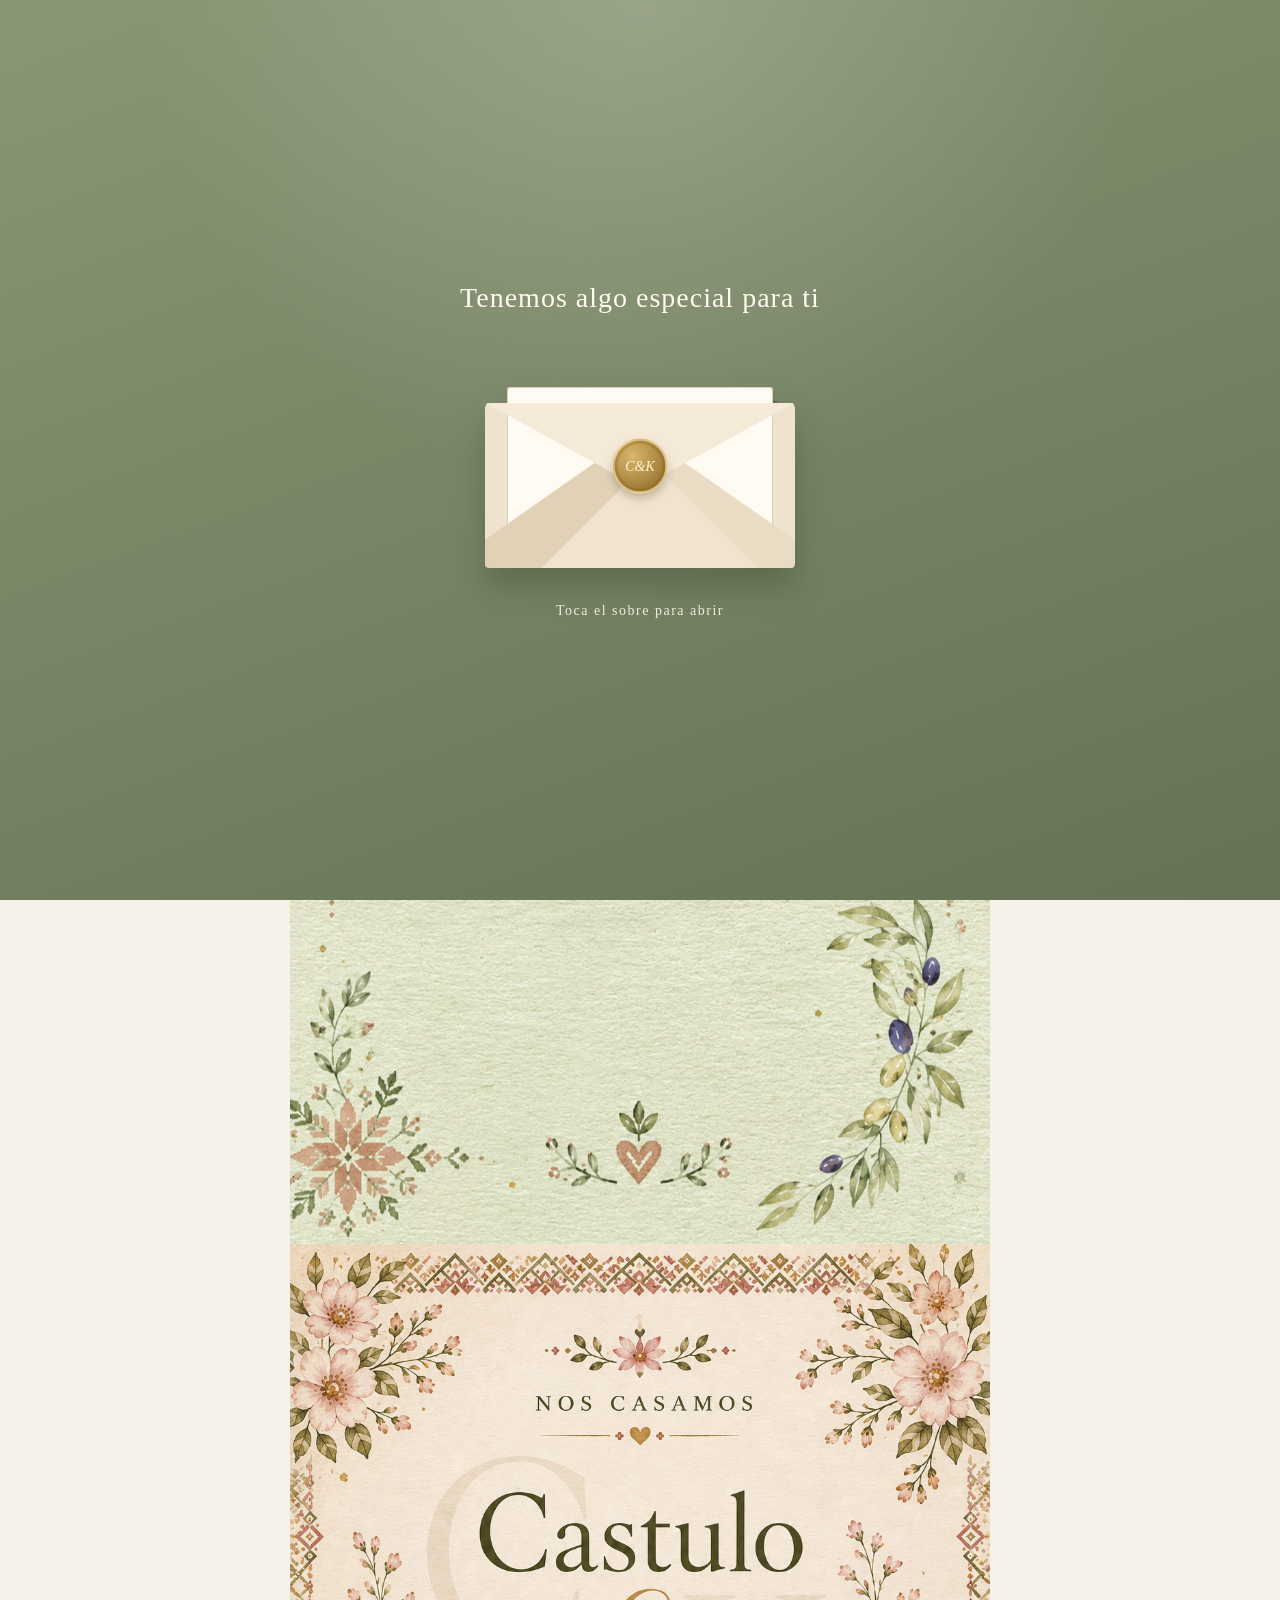
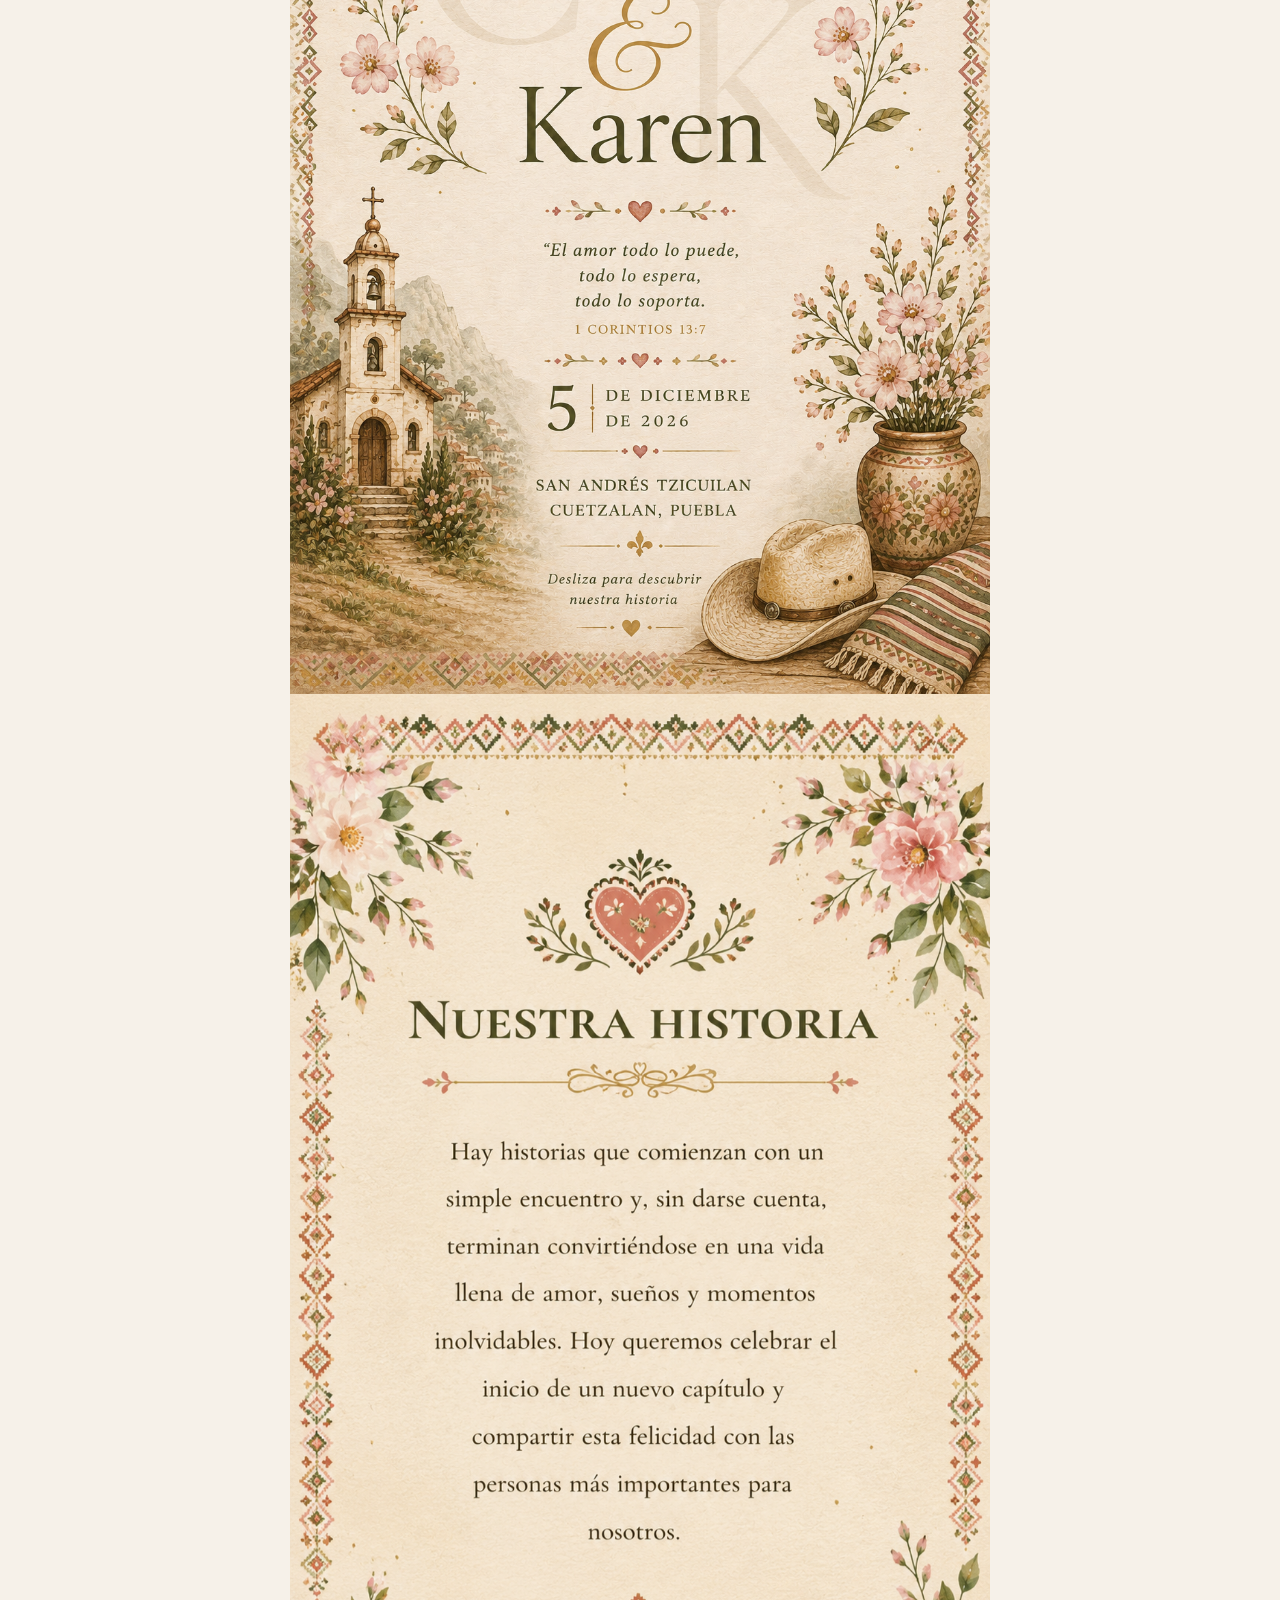
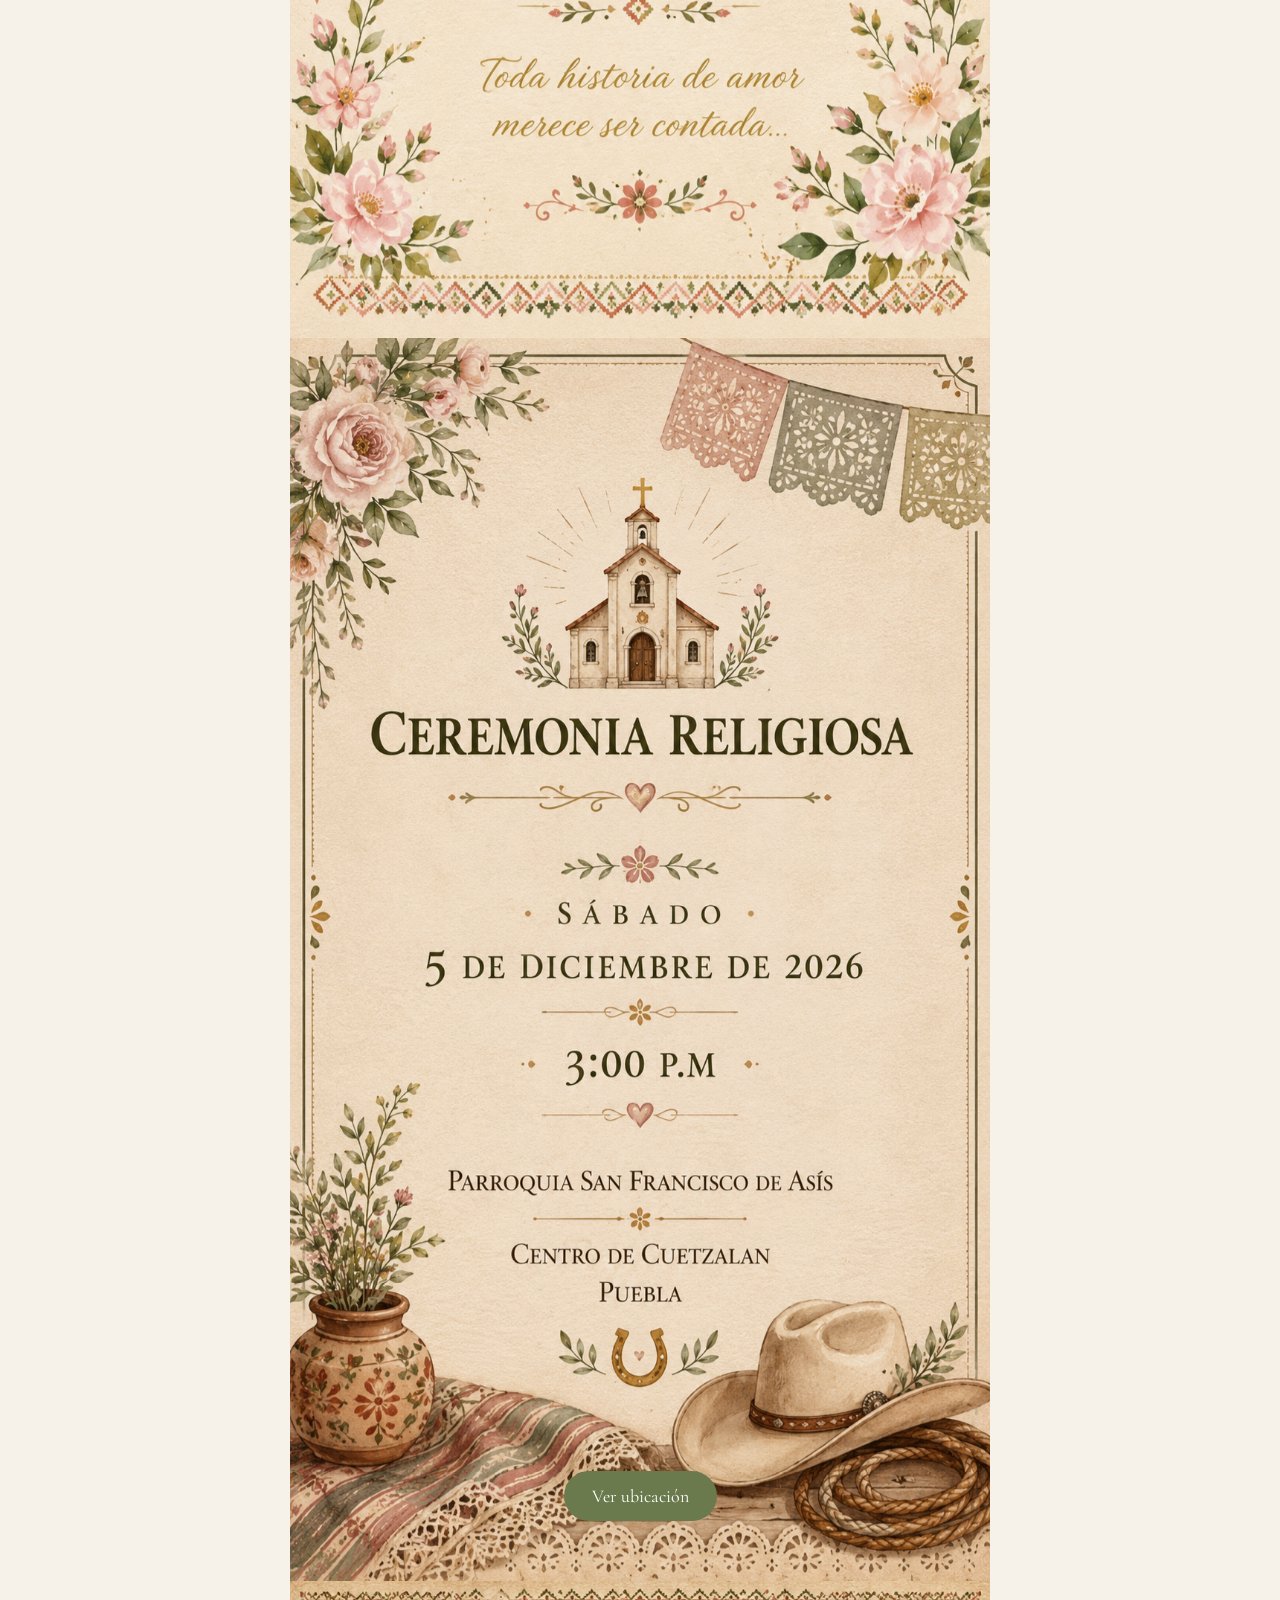
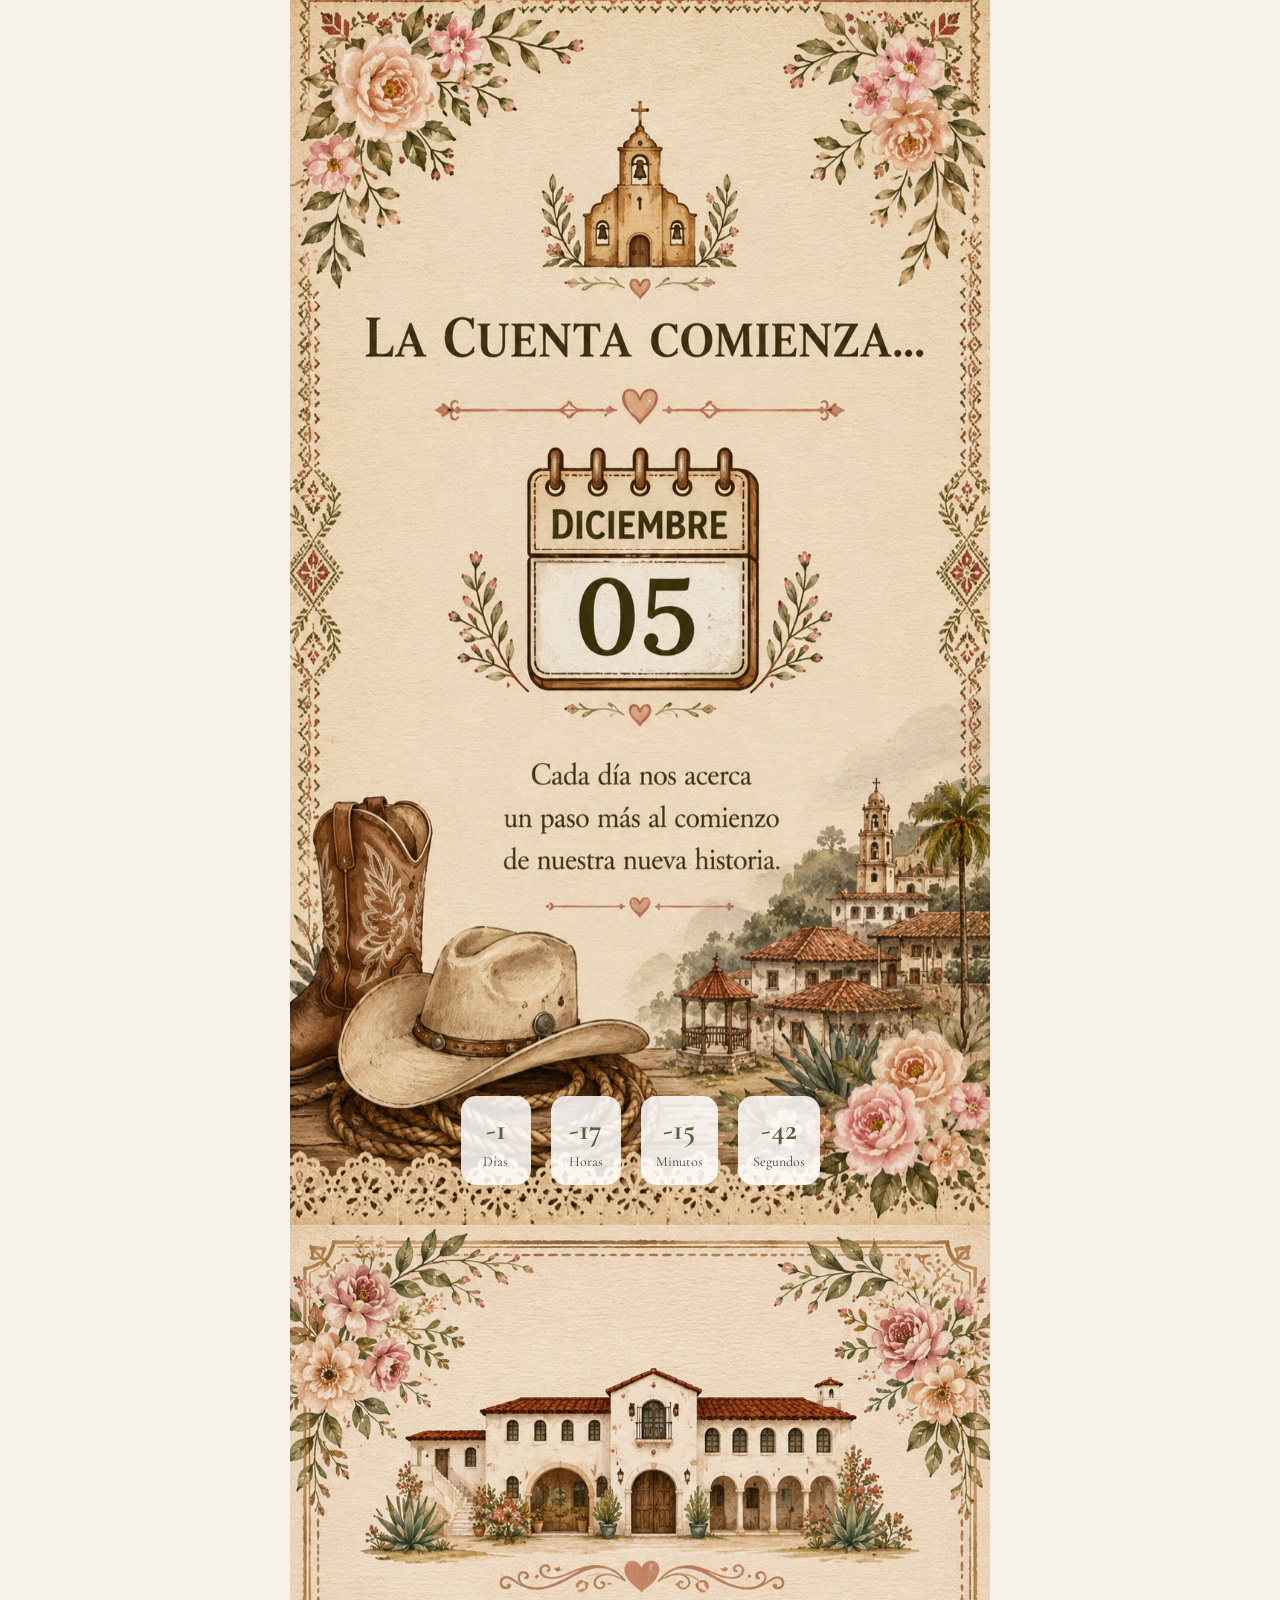
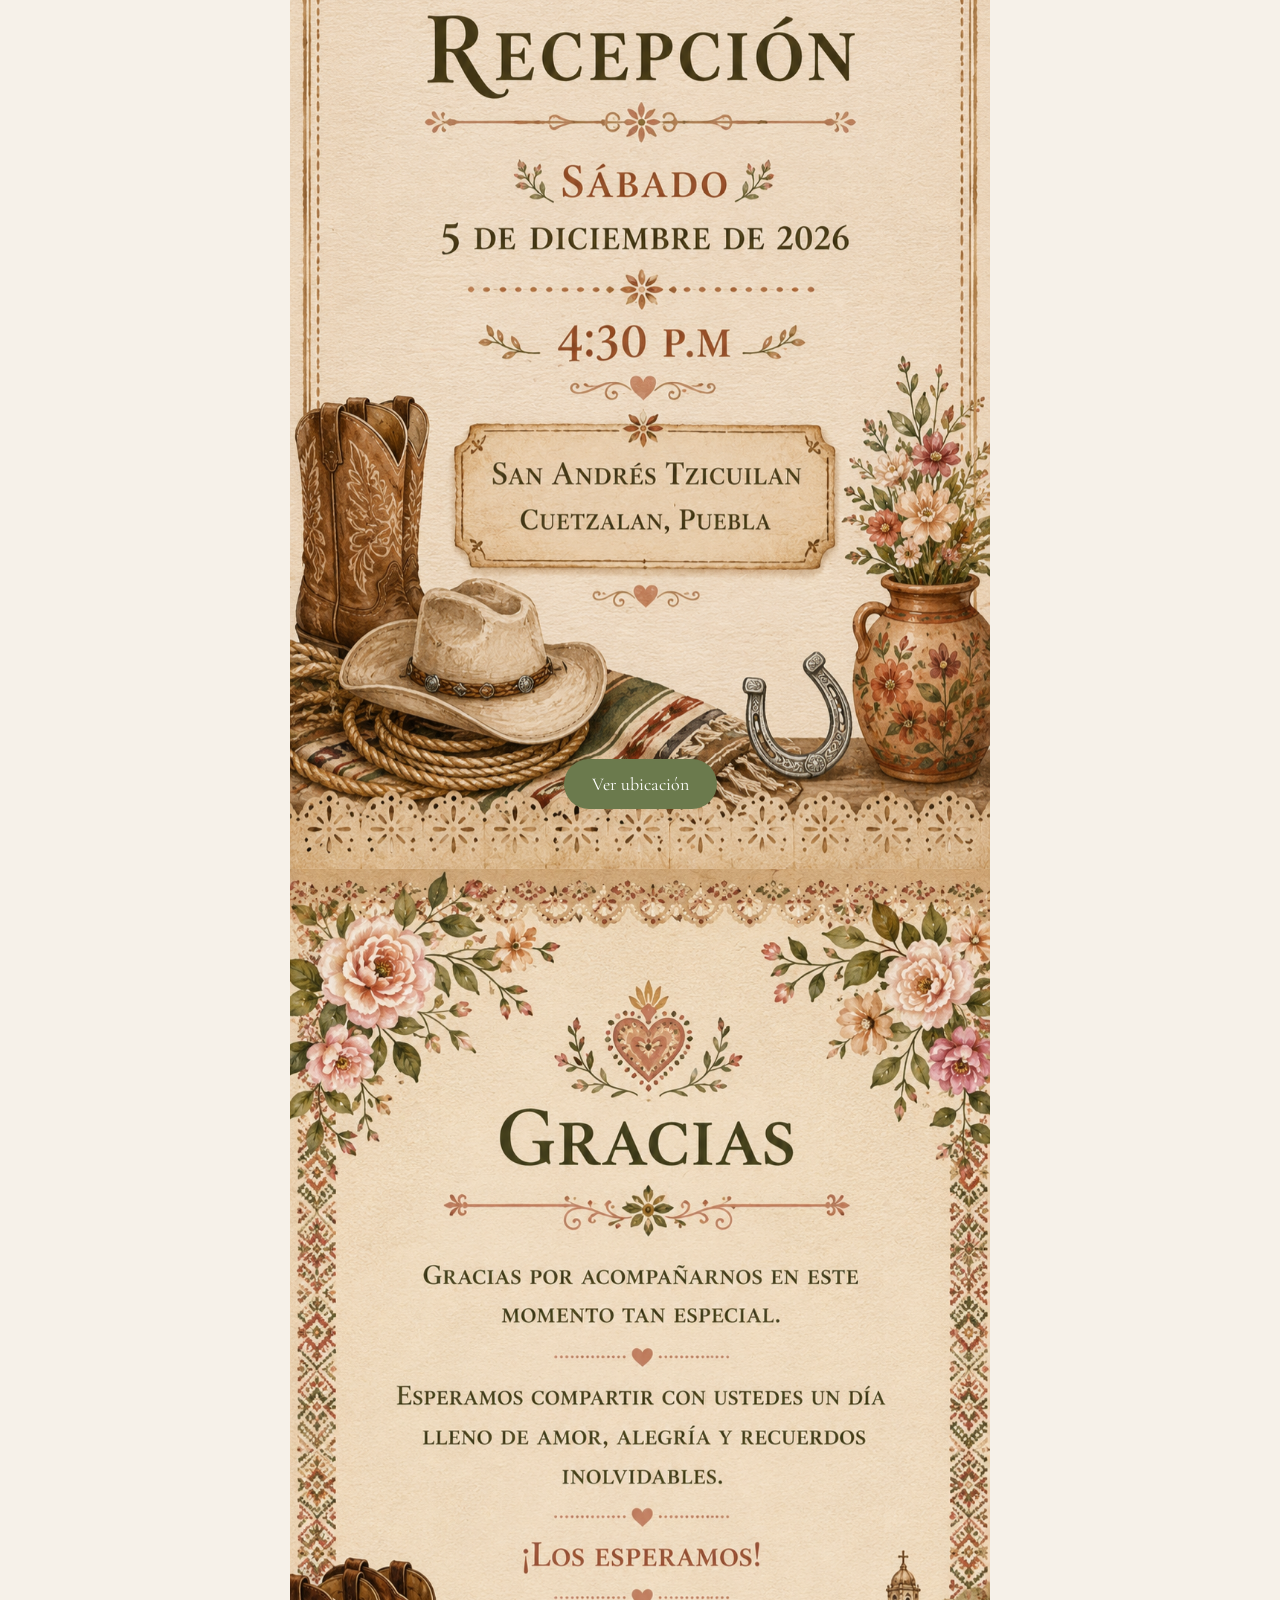
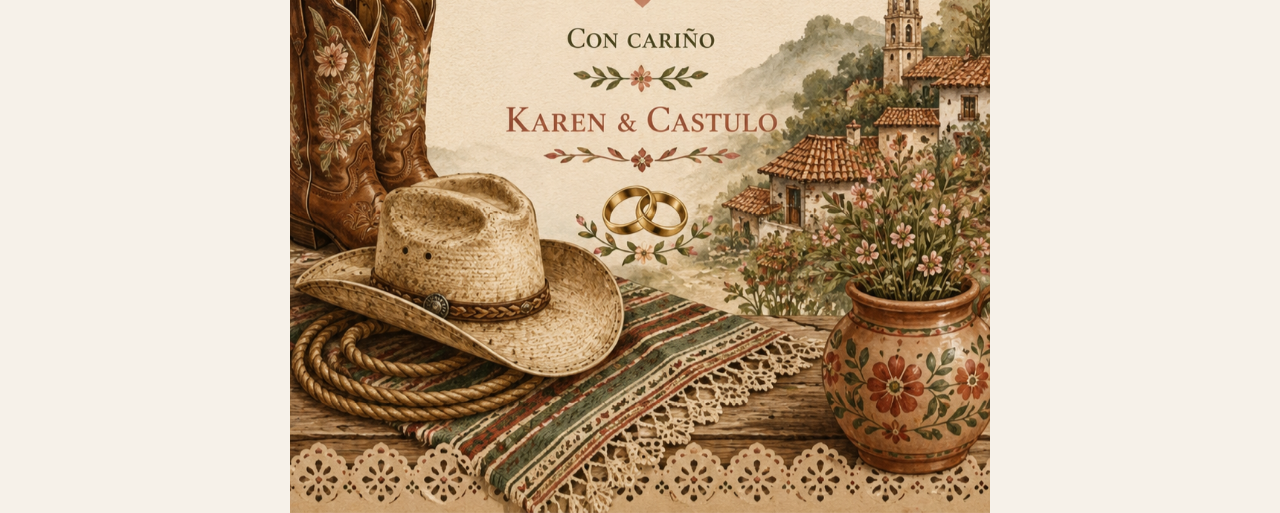
==== index.html @ 37e14a64 "index.html" ====
<!DOCTYPE html>
<html lang="es">

<head>

<meta charset="UTF-8">
<meta name="viewport" content="width=device-width, initial-scale=1.0">

<title>Karen & Castulo</title>

<link rel="stylesheet" href="style.css">

<link rel="preconnect" href="https://fonts.googleapis.com">
<link rel="preconnect" href="https://fonts.gstatic.com" crossorigin>

<link href="https://fonts.googleapis.com/css2?family=Cormorant+Garamond:wght@300;400;500;600;700&family=Pinyon+Script&display=swap" rel="stylesheet">

</head>

<body>
<!-- PANTALLA DE APERTURA -->
<div id="pantalla-sobre" class="pantalla-sobre">
  <div class="contenido-sobre">

    <p class="texto-abrir">Tenemos algo especial para ti</p>

    <button id="abrir-invitacion" class="sobre-boton" aria-label="Abrir invitación">
      <a href="https://youtu.be/VMFR4S3gAqg?si=xfhUgPRDpVV1L0Tq"
   target="_blank"
   class="boton"
   style="margin-top:15px; display:inline-block;">
   🎵 Escuchar nuestra canción 
</a>
      <div class="sobre">
        <div class="sobre-atras"></div>

        <div class="carta-sobre">
          <span>C & K</span>
          <small>Nuestra boda</small>
        </div>

        <div class="sobre-frente"></div>
        <div class="solapa"></div>

        <div class="sello">
          <span>C&K</span>
        </div>
      </div>
    </button>

    <p class="indicacion-abrir">Toca el sobre para abrir</p>

  </div>
</div>
<div id="contenedor">

<section class="pantalla" id="pantalla1">
<img src="57B13EB5-E7AF-44A3-B7E3-025623188DF8.png" class="imagen revelar">
</section>

<section class="pantalla" id="pantalla2">
<img src="FAE4980C-D4A3-4E87-A1B9-19E7529064C2.png" class="imagen revelar">
</section>

<section class="pantalla" id="pantalla3">
<img src="AFA9FCAC-B646-4686-88F5-FA264AC48AAF.png" class="imagen revelar">
</section>

<section class="pantalla" id="pantalla4">
<img src="BA493BE5-267A-4F55-B581-14766AF88511.png" class="imagen revelar">

<a
class="boton"
target="_blank"
href="https://maps.app.goo.gl/PFCz72n2NUP9xAo88?g_st=ic">
Ver ubicación
</a>

</section>

<section class="pantalla" id="pantalla5">

<img src="884C677D-83AD-445E-ABD4-586B1DD619D8.png" class="imagen revelar">

<div id="contador">

<div>

<span id="dias">000</span>

<p>Días</p>

</div>

<div>

<span id="horas">00</span>

<p>Horas</p>

</div>

<div>

<span id="minutos">00</span>

<p>Minutos</p>

</div>

<div>

<span id="segundos">00</span>

<p>Segundos</p>

</div>

</div>

</section>
<section class="pantalla" id="pantalla6">

<img src="B99D4188-CD63-4C39-974E-A93C6B2F2A43.png" class="imagen revelar">

<a
class="boton"
target="_blank"
href="https://maps.app.goo.gl/J8tK3XPS84E1BorR6?g_st=ic">
Ver ubicación
</a>

</section>

<section class="pantalla" id="pantalla7">

<img src="CC8977FB-3134-4D49-A0BD-F1976019AF45.png" class="imagen revelar">

</section>

</div>



<script src="script.js"></script>

</body>
</html>
---- style.css ----
*{
margin:0;
padding:0;
box-sizing:border-box;
}

html{
scroll-behavior:smooth;
}

body{
background:#f6f1e9;
font-family:'Cormorant Garamond',serif;
overflow-x:hidden;
}

#contenedor{
width:100%;
}

.pantalla{
position:relative;
width:100%;
min-height:100vh;
display:flex;
justify-content:center;
align-items:center;
flex-direction:column;
background:#f6f1e9;
}

.imagen{
width:100%;
max-width:700px;
display:block;
}

.boton{
position:absolute;
bottom:60px;
padding:14px 28px;
background:#6b7a4d;
color:white;
text-decoration:none;
border-radius:40px;
font-size:18px;
transition:.3s;
}

.boton:hover{
background:#55633d;
transform:scale(1.05);
}

#contador{
position:absolute;
bottom:40px;
display:flex;
gap:20px;
justify-content:center;
align-items:center;
flex-wrap:wrap;
}

#contador div{
background:rgba(255,255,255,.85);
padding:15px;
border-radius:15px;
text-align:center;
min-width:70px;
}

#contador span{
font-size:30px;
font-weight:bold;
color:#55633d;
}

#contador p{
margin-top:5px;
font-size:14px;
color:#444;
}

@media(max-width:768px){

.imagen{
width:100%;
}

.boton{
bottom:30px;
font-size:16px;
padding:12px 22px;
}

#contador{
gap:12px;
bottom:20px;
}

}
/* ===================================
   PANTALLA DE APERTURA
=================================== */

body.invitacion-bloqueada {
  overflow: hidden;
}

.pantalla-sobre {
  position: fixed;
  inset: 0;
  z-index: 99999;
  display: flex;
  align-items: center;
  justify-content: center;
  background:
    radial-gradient(circle at top, rgba(255, 255, 255, 0.18), transparent 45%),
    linear-gradient(160deg, #899775, #657255);
  transition:
    opacity 1s ease,
    visibility 1s ease;
}

.pantalla-sobre.oculta {
  opacity: 0;
  visibility: hidden;
  pointer-events: none;
}

.contenido-sobre {
  width: 100%;
  padding: 30px 20px;
  text-align: center;
}

.texto-abrir {
  margin: 0 0 34px;
  color: #fffaf0;
  font-family: Georgia, "Times New Roman", serif;
  font-size: clamp(19px, 5vw, 28px);
  letter-spacing: 1px;
  animation: aparecerTexto 1.4s ease both;
}

.indicacion-abrir {
  margin-top: 35px;
  color: rgba(255, 250, 240, 0.9);
  font-family: Georgia, "Times New Roman", serif;
  font-size: 14px;
  letter-spacing: 1.5px;
  animation: latidoTexto 2s ease-in-out infinite;
}

.sobre-boton {
  display: block;
  width: 310px;
  max-width: 85vw;
  height: 220px;
  margin: 0 auto;
  padding: 0;
  border: none;
  background: transparent;
  cursor: pointer;
  perspective: 1200px;
  -webkit-tap-highlight-color: transparent;
}

.sobre {
  position: relative;
  width: 100%;
  height: 100%;
  filter: drop-shadow(0 18px 15px rgba(42, 48, 34, 0.28));
  animation: flotarSobre 3s ease-in-out infinite;
}

.sobre-atras {
  position: absolute;
  left: 0;
  bottom: 0;
  width: 100%;
  height: 75%;
  border-radius: 5px;
  background: #eee3ce;
}

.carta-sobre {
  position: absolute;
  left: 7%;
  bottom: 10%;
  z-index: 2;
  width: 86%;
  height: 72%;
  display: flex;
  flex-direction: column;
  align-items: center;
  justify-content: center;
  border: 1px solid rgba(155, 123, 69, 0.35);
  border-radius: 3px;
  background:
    linear-gradient(rgba(255,255,255,0.1), rgba(255,255,255,0.1)),
    #fffaf0;
  color: #7b6846;
  font-family: Georgia, "Times New Roman", serif;
  transition:
    transform 1.2s cubic-bezier(.22,.7,.18,1),
    opacity 0.8s ease;
}

.carta-sobre span {
  font-size: 31px;
  font-style: italic;
  letter-spacing: 2px;
}

.carta-sobre small {
  margin-top: 8px;
  font-size: 12px;
  text-transform: uppercase;
  letter-spacing: 3px;
}

.sobre-frente {
  position: absolute;
  left: 0;
  bottom: 0;
  z-index: 4;
  width: 100%;
  height: 75%;
  overflow: hidden;
  border-radius: 4px;
  background:
    linear-gradient(
      145deg,
      transparent 49.5%,
      #e1d1b7 50%
    ) left / 50.5% 100% no-repeat,
    linear-gradient(
      215deg,
      transparent 49.5%,
      #eadcc4 50%
    ) right / 50.5% 100% no-repeat;
}

.sobre-frente::after {
  content: "";
  position: absolute;
  left: 25%;
  bottom: -62%;
  width: 50%;
  height: 110%;
  background: #f0e4cf;
  transform: rotate(45deg);
  transform-origin: center;
}

.solapa {
  position: absolute;
  top: 25%;
  left: 0;
  z-index: 5;
  width: 100%;
  height: 54%;
  background: #f5ead7;
  clip-path: polygon(0 0, 50% 72%, 100% 0);
  transform-origin: top center;
  transition:
    transform 0.9s cubic-bezier(.45,.05,.2,1),
    z-index 0s 0.45s;
}

.sello {
  position: absolute;
  left: 50%;
  top: 54%;
  z-index: 7;
  width: 55px;
  height: 55px;
  display: grid;
  place-items: center;
  border: 2px solid rgba(255, 235, 176, 0.6);
  border-radius: 50%;
  background:
    radial-gradient(circle at 35% 30%, #d8b66c, #a27c37 70%);
  color: #fff3d1;
  box-shadow:
    inset 0 0 0 3px rgba(116, 80, 27, 0.22),
    0 5px 9px rgba(54, 42, 25, 0.25);
  transform: translate(-50%, -50%);
  transition:
    opacity 0.5s ease,
    transform 0.5s ease;
}

.sello span {
  font-family: Georgia, "Times New Roman", serif;
  font-size: 14px;
  font-style: italic;
}

/* Animación del sobre abierto */

.sobre-boton.abierto .sobre {
  animation: none;
}

.sobre-boton.abierto .solapa {
  z-index: 1;
  transform: rotateX(180deg);
}

.sobre-boton.abierto .sello {
  opacity: 0;
  transform: translate(-50%, -50%) scale(0.3);
}

.sobre-boton.abierto .carta-sobre {
  z-index: 8;
  transform: translateY(-115px) scale(1.03);
}

/* ===================================
   ANIMACIONES AL HACER SCROLL
=================================== */

.revelar {
  opacity: 0;
  transform: translateY(45px);
  transition:
    opacity 1s ease,
    transform 1s cubic-bezier(.2,.7,.2,1);
  will-change: opacity, transform;
}

.revelar.visible {
  opacity: 1;
  transform: translateY(0);
}

.revelar-izquierda {
  opacity: 0;
  transform: translateX(-45px);
  transition:
    opacity 1s ease,
    transform 1s ease;
}

.revelar-derecha {
  opacity: 0;
  transform: translateX(45px);
  transition:
    opacity 1s ease,
    transform 1s ease;
}

.revelar-izquierda.visible,
.revelar-derecha.visible {
  opacity: 1;
  transform: translateX(0);
}

/* ===================================
   BOTONES
=================================== */

a,
button {
  transition:
    transform 0.25s ease,
    box-shadow 0.25s ease,
    opacity 0.25s ease;
}

a:active,
button:active {
  transform: scale(0.96);
}

/* ===================================
   ANIMACIONES GENERALES
=================================== */

@keyframes flotarSobre {
  0%,
  100% {
    transform: translateY(0);
  }

  50% {
    transform: translateY(-9px);
  }
}

@keyframes aparecerTexto {
  from {
    opacity: 0;
    transform: translateY(18px);
  }

  to {
    opacity: 1;
    transform: translateY(0);
  }
}

@keyframes latidoTexto {
  0%,
  100% {
    opacity: 0.55;
  }

  50% {
    opacity: 1;
  }
}

/* Respeta a quienes tienen desactivadas las animaciones */

@media (prefers-reduced-motion: reduce) {
  *,
  *::before,
  *::after {
    scroll-behavior: auto !important;
    animation-duration: 0.01ms !important;
    animation-iteration-count: 1 !important;
    transition-duration: 0.01ms !important;
  }
}
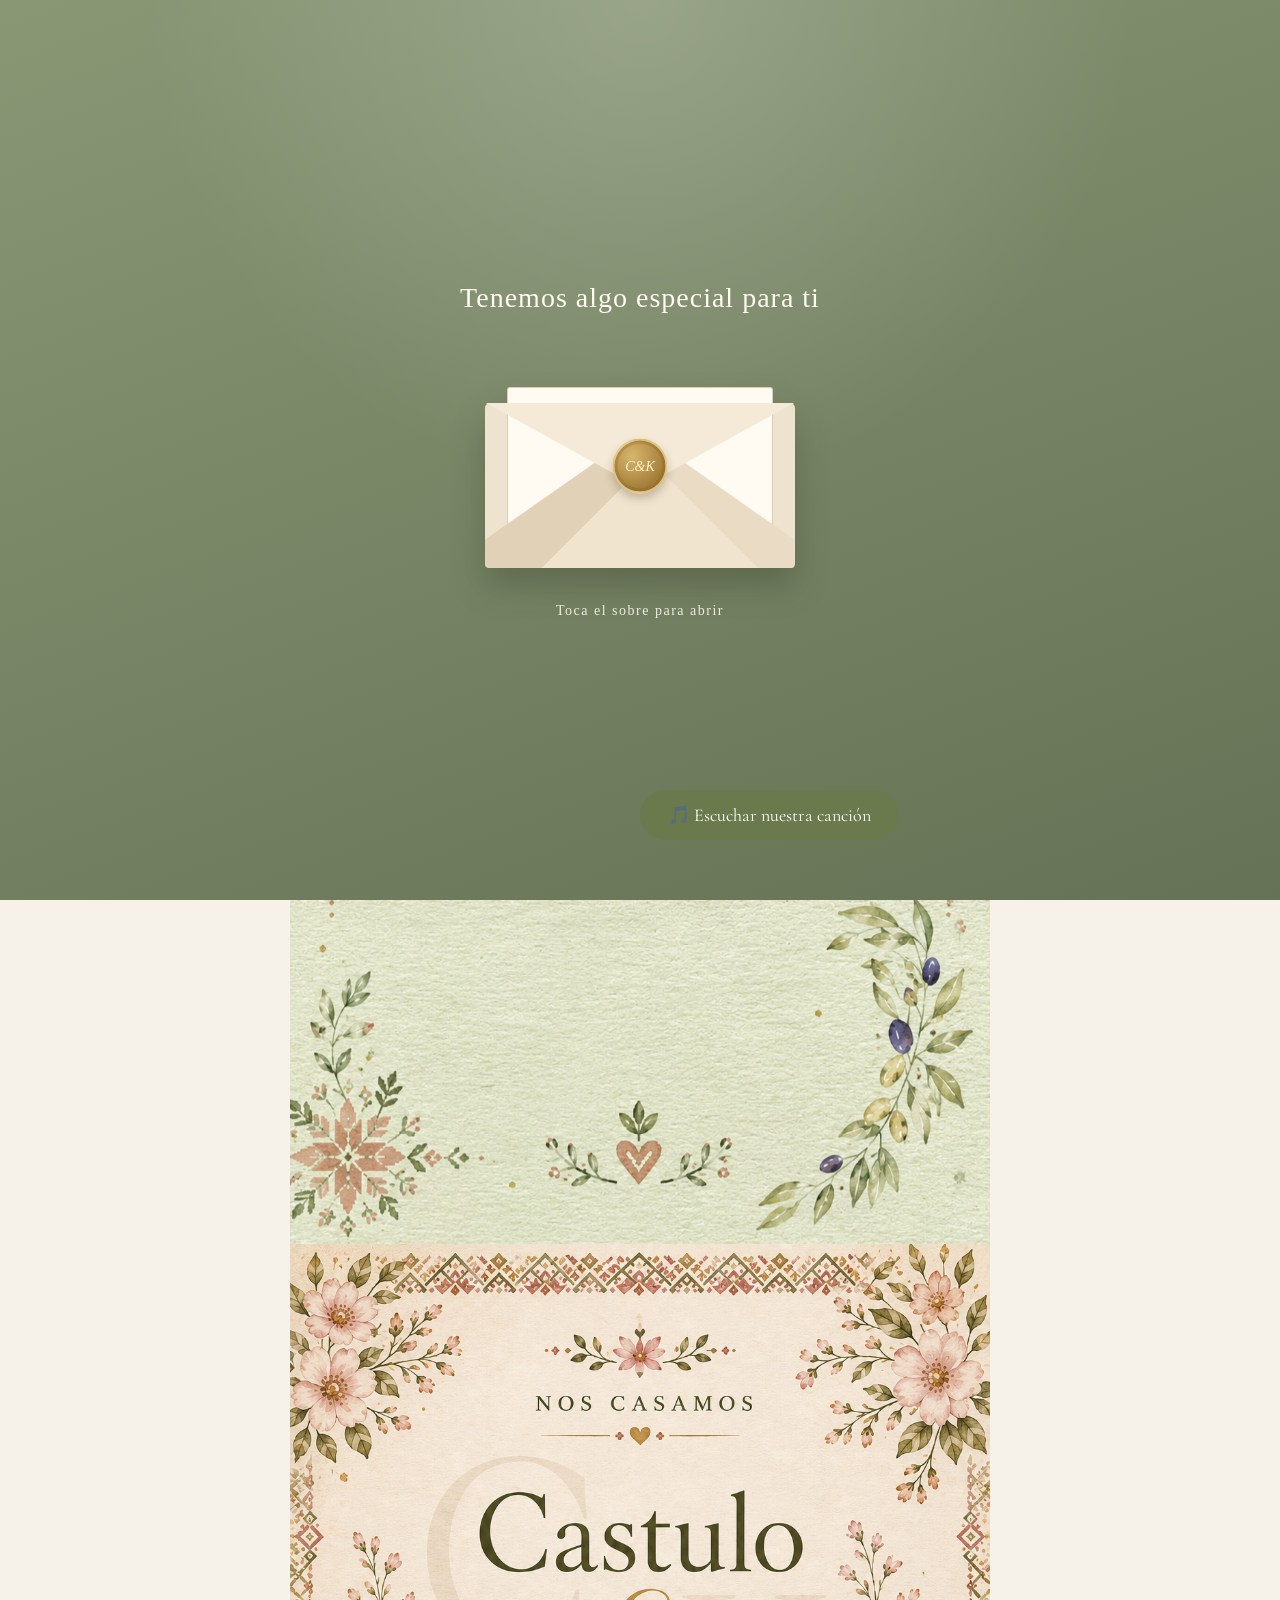
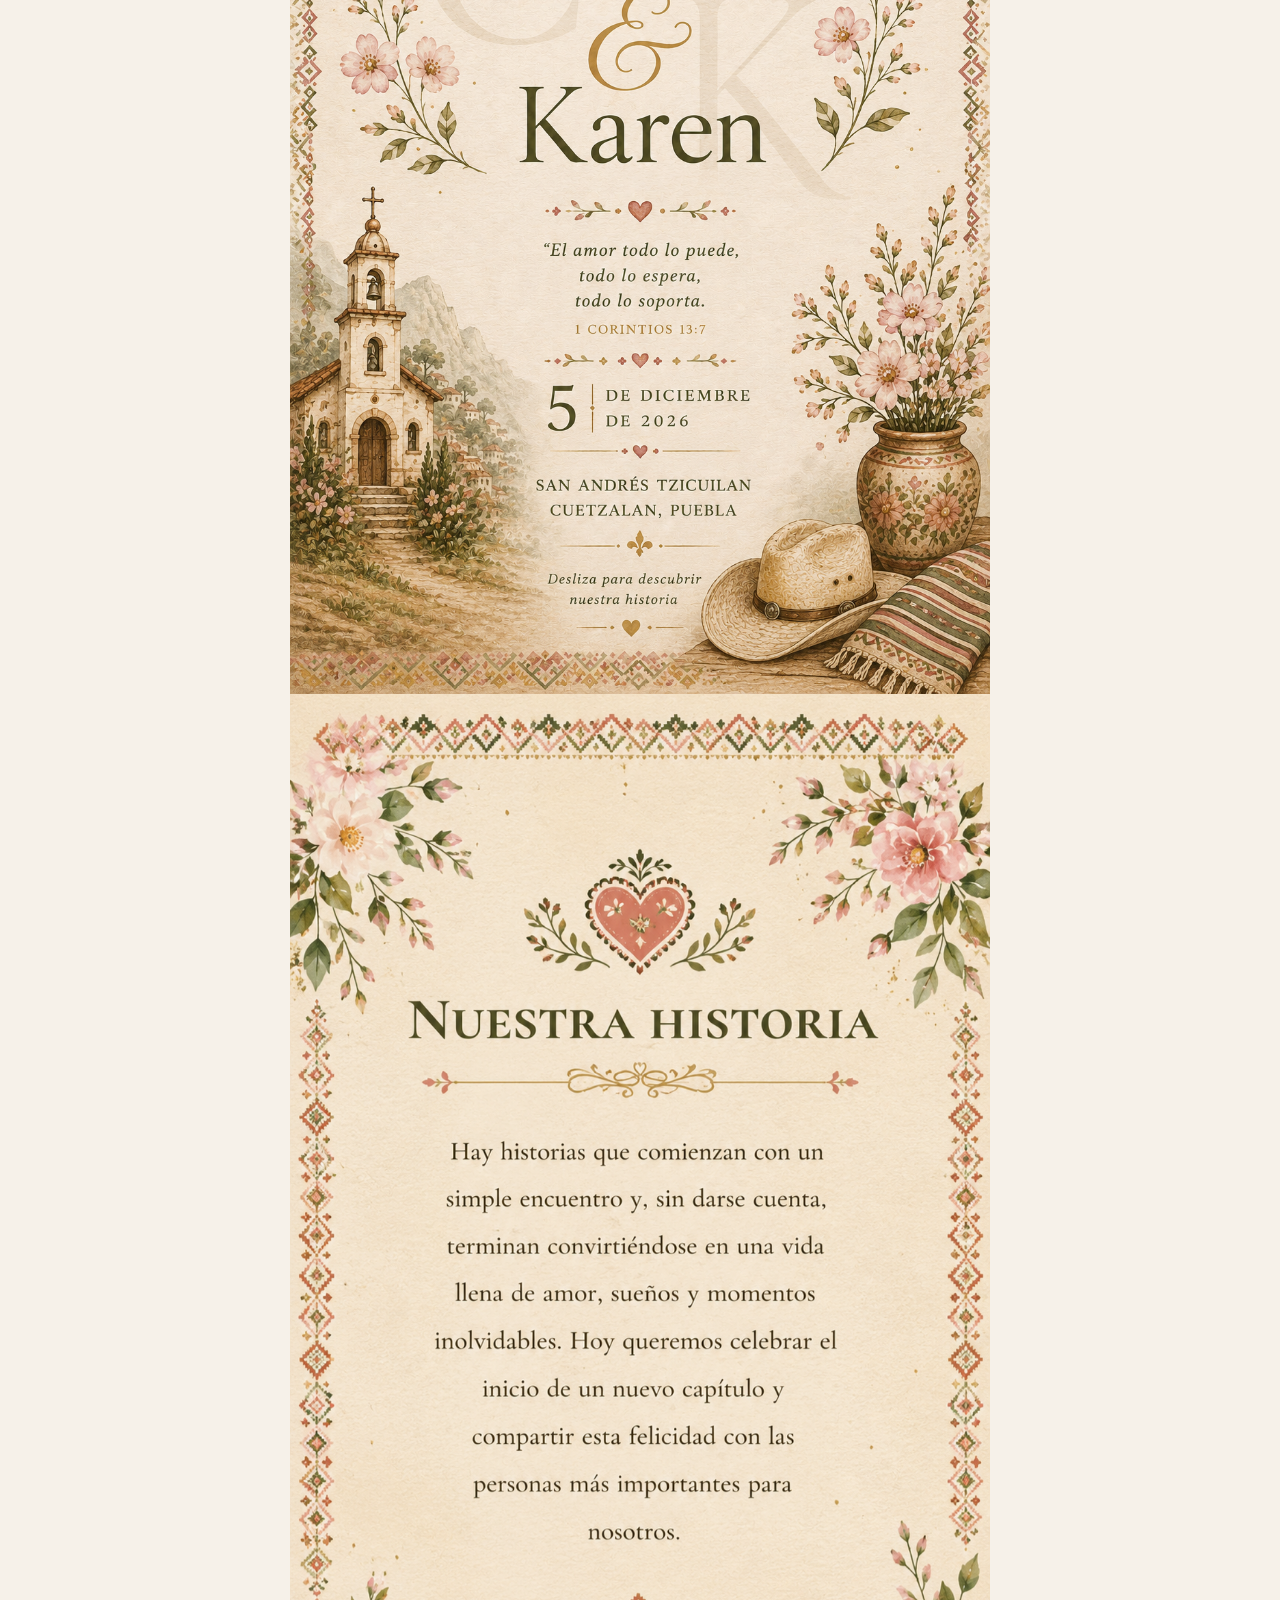
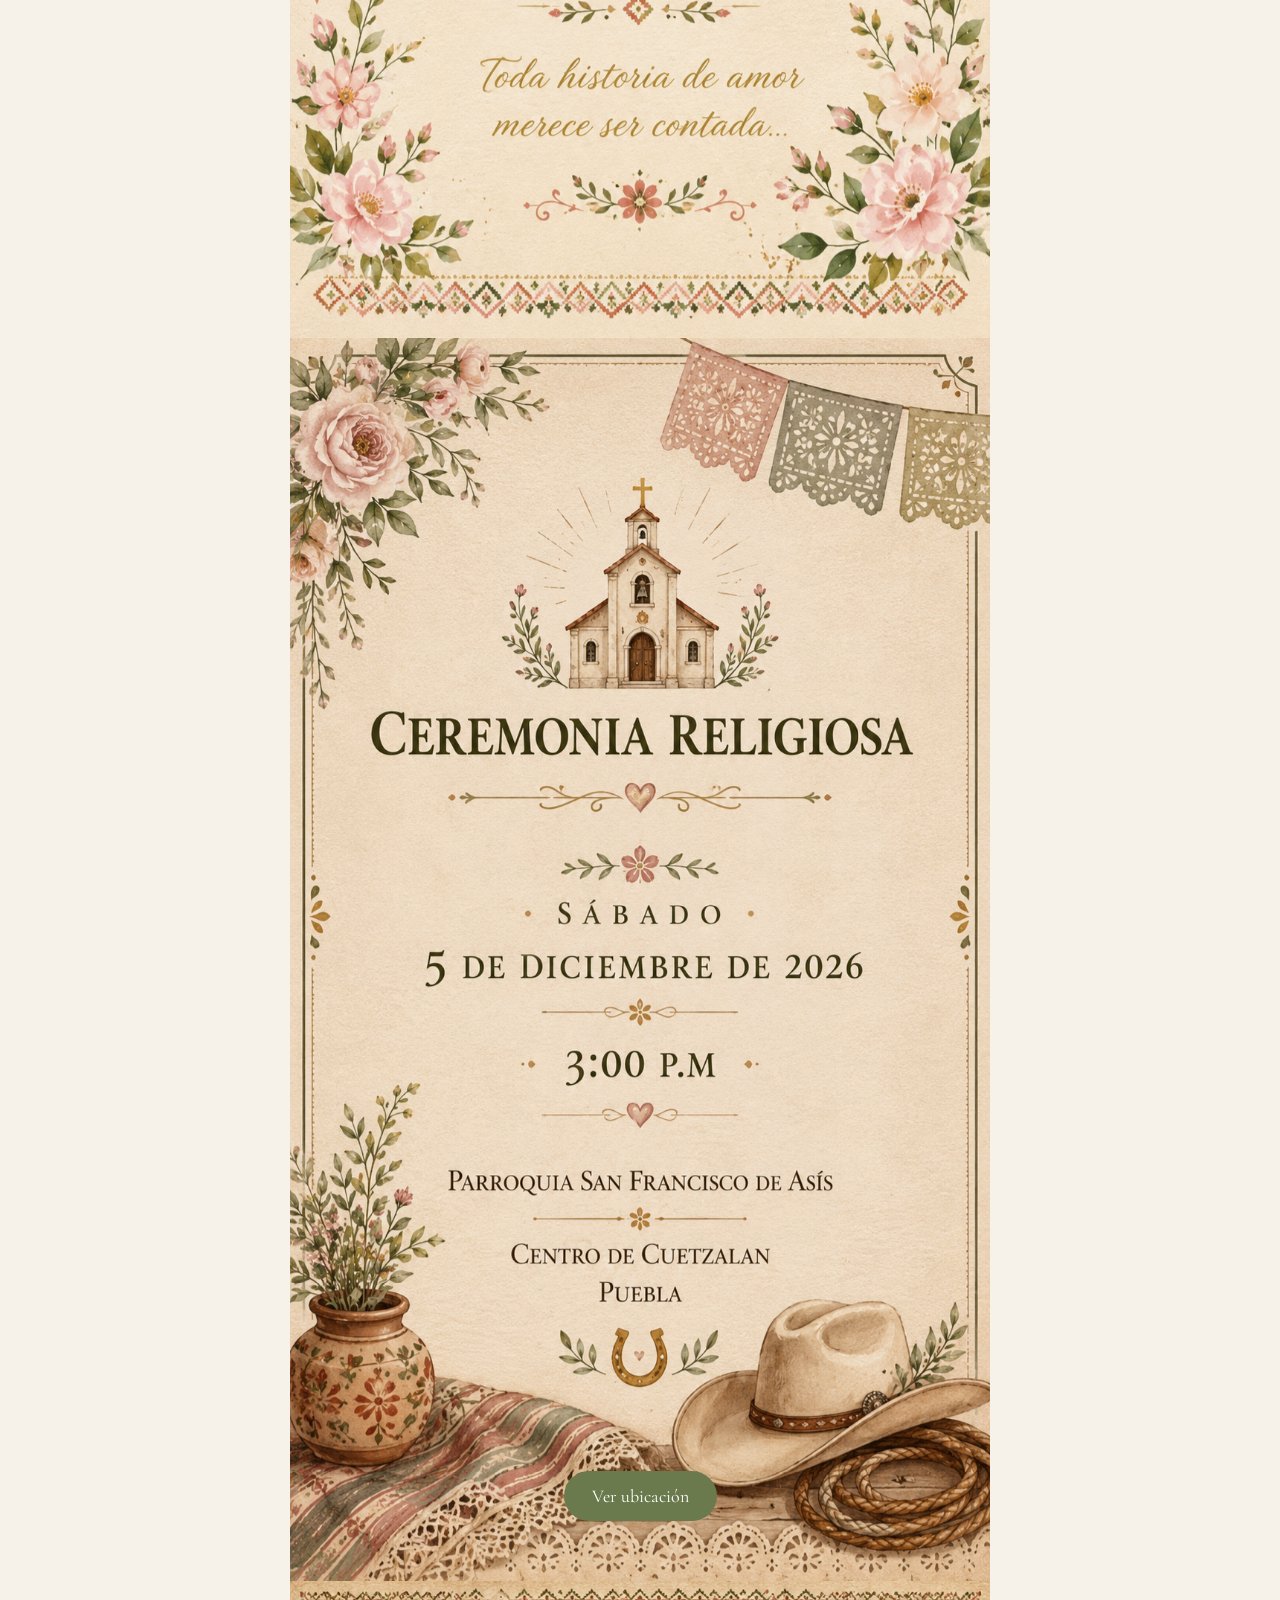
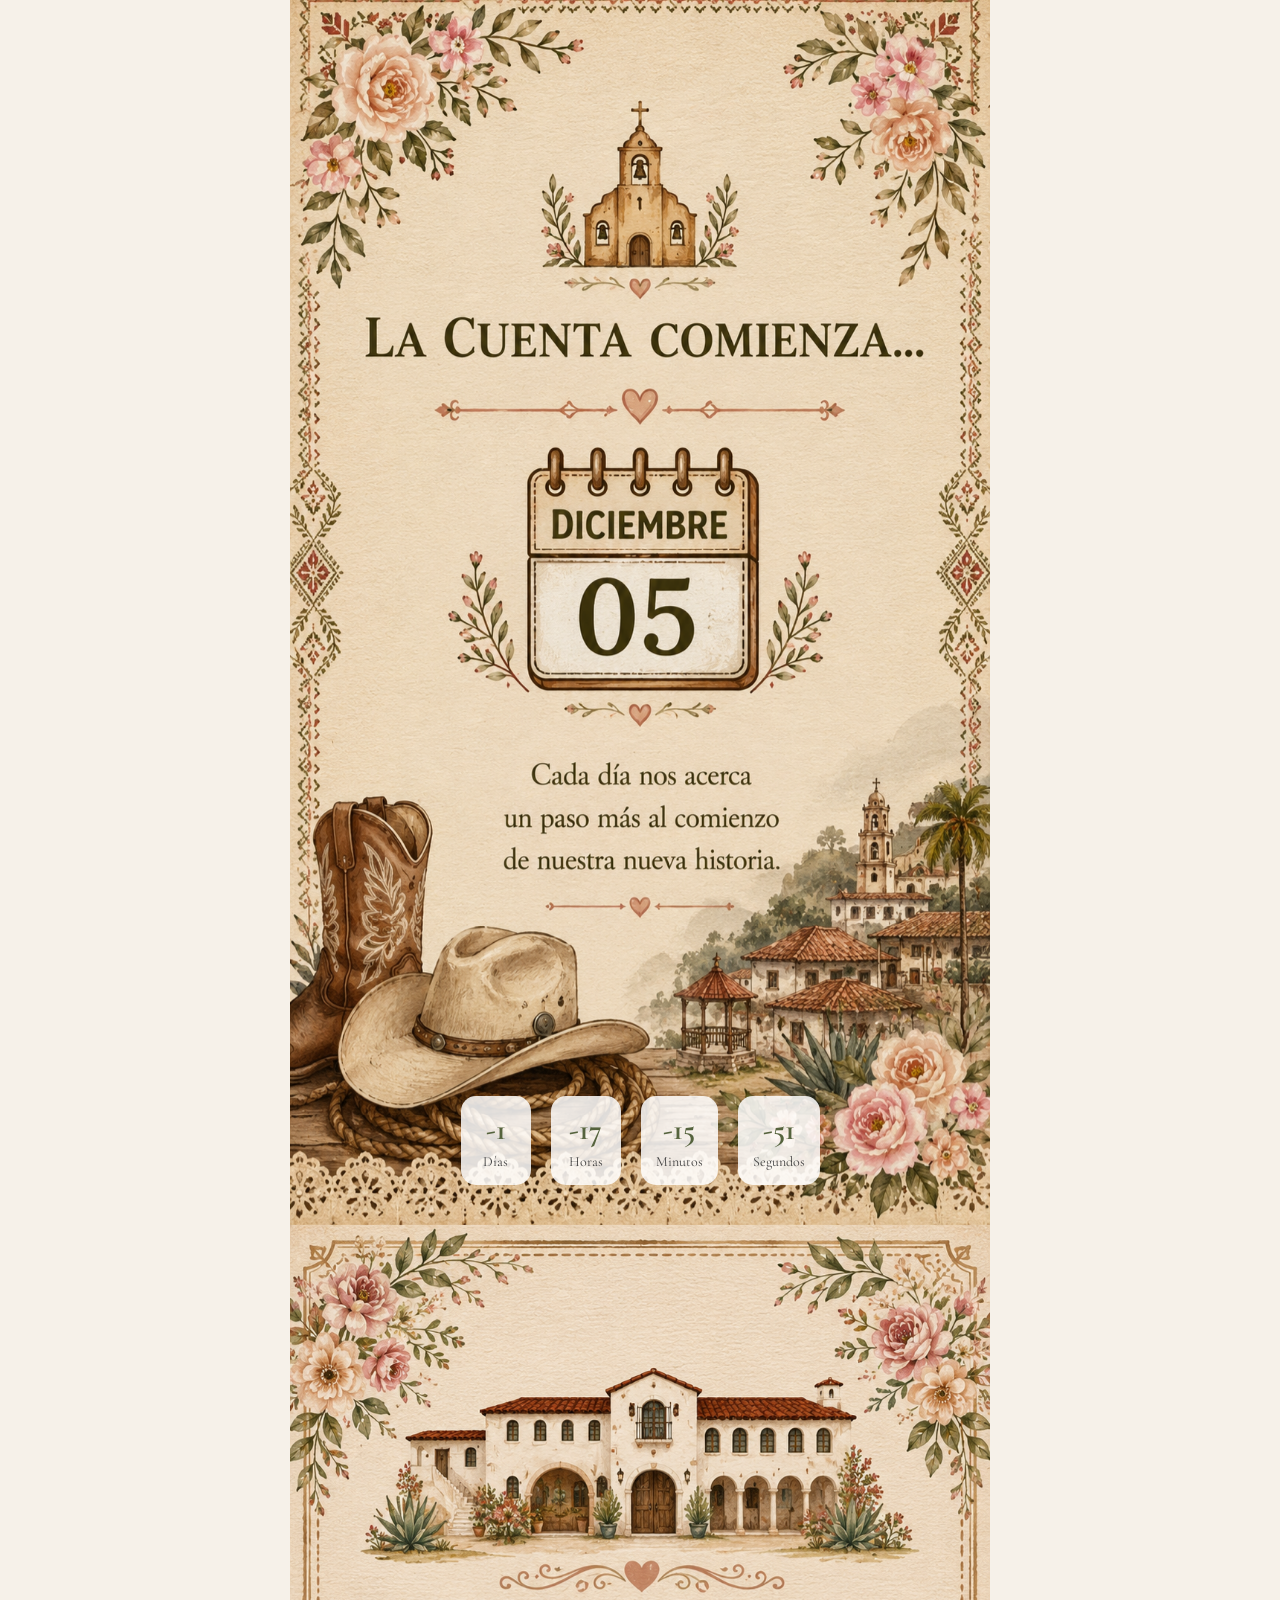
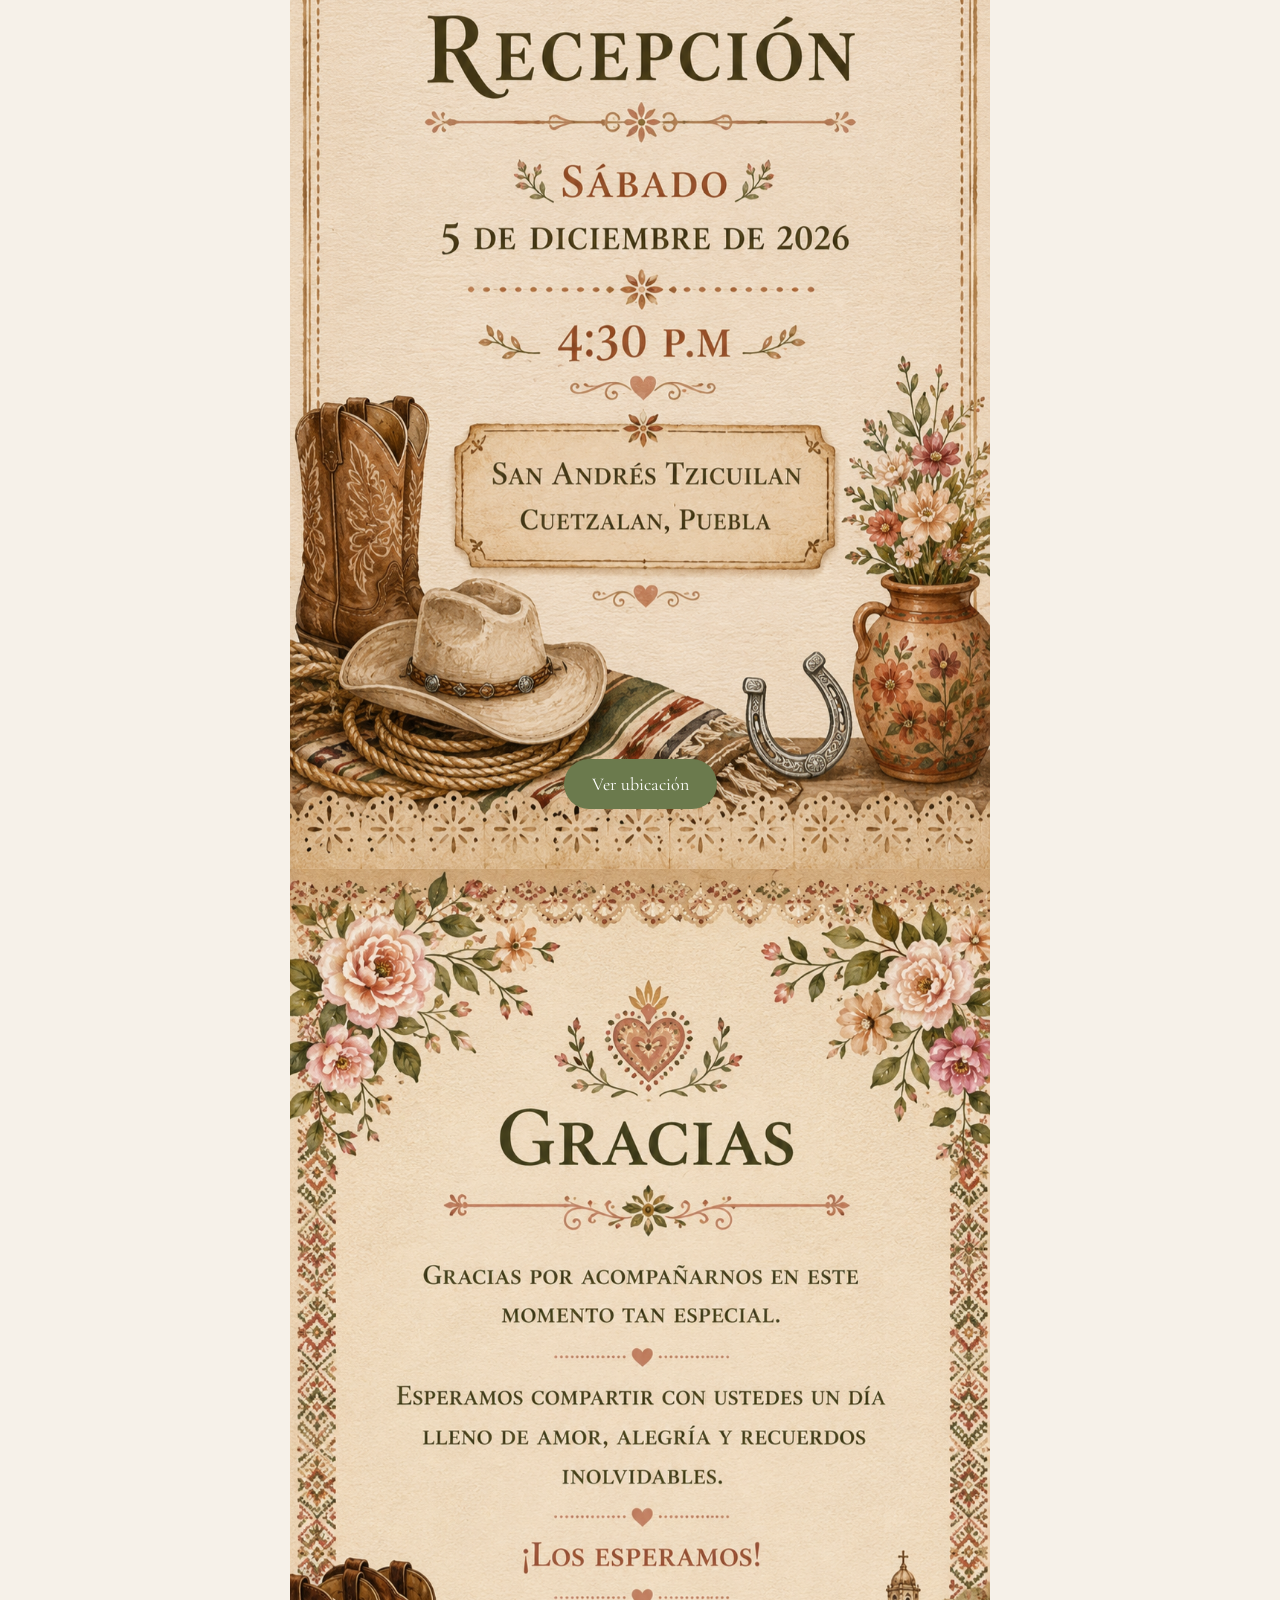
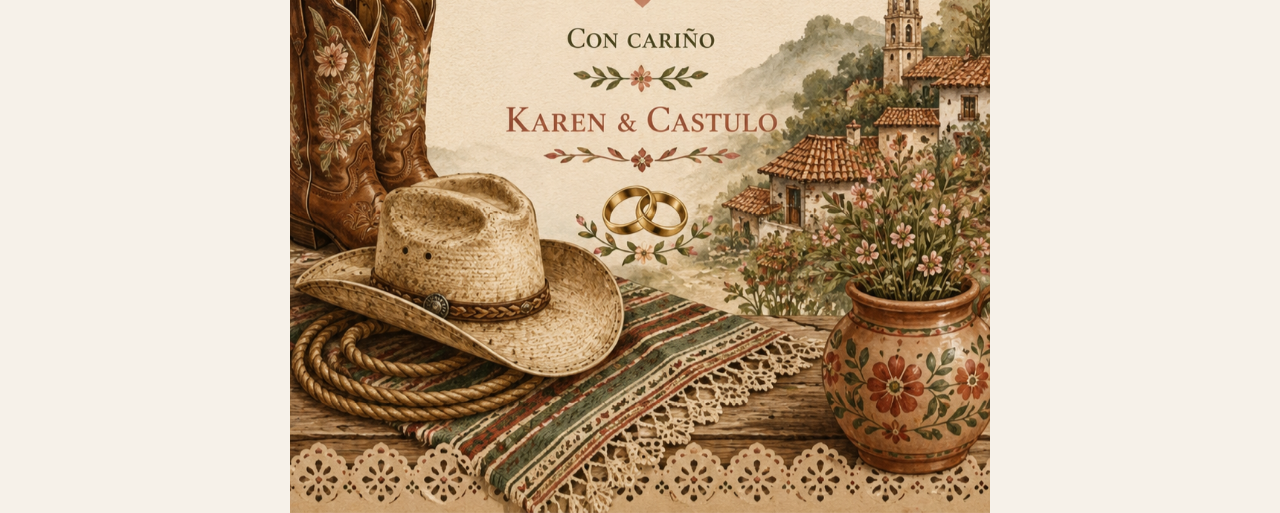
==== commit 1d6298d5: "Update index.html" ====
--- a/index.html
+++ b/index.html
@@ -25,12 +25,7 @@
     <p class="texto-abrir">Tenemos algo especial para ti</p>
 
     <button id="abrir-invitacion" class="sobre-boton" aria-label="Abrir invitación">
-      <a href="https://youtu.be/VMFR4S3gAqg?si=xfhUgPRDpVV1L0Tq"
-   target="_blank"
-   class="boton"
-   style="margin-top:15px; display:inline-block;">
-   🎵 Escuchar nuestra canción 
-</a>
+      
       <div class="sobre">
         <div class="sobre-atras"></div>
 
@@ -47,6 +42,12 @@
         </div>
       </div>
     </button>
+    <a href="https://youtu.be/VMFR4S3gAqg?si=xfhUgPRDpVV1L0Tq"
+   target="_blank"
+   class="boton"
+   style="margin-top:15px; display:inline-block;">
+   🎵 Escuchar nuestra canción 
+</a>
 
     <p class="indicacion-abrir">Toca el sobre para abrir</p>
 
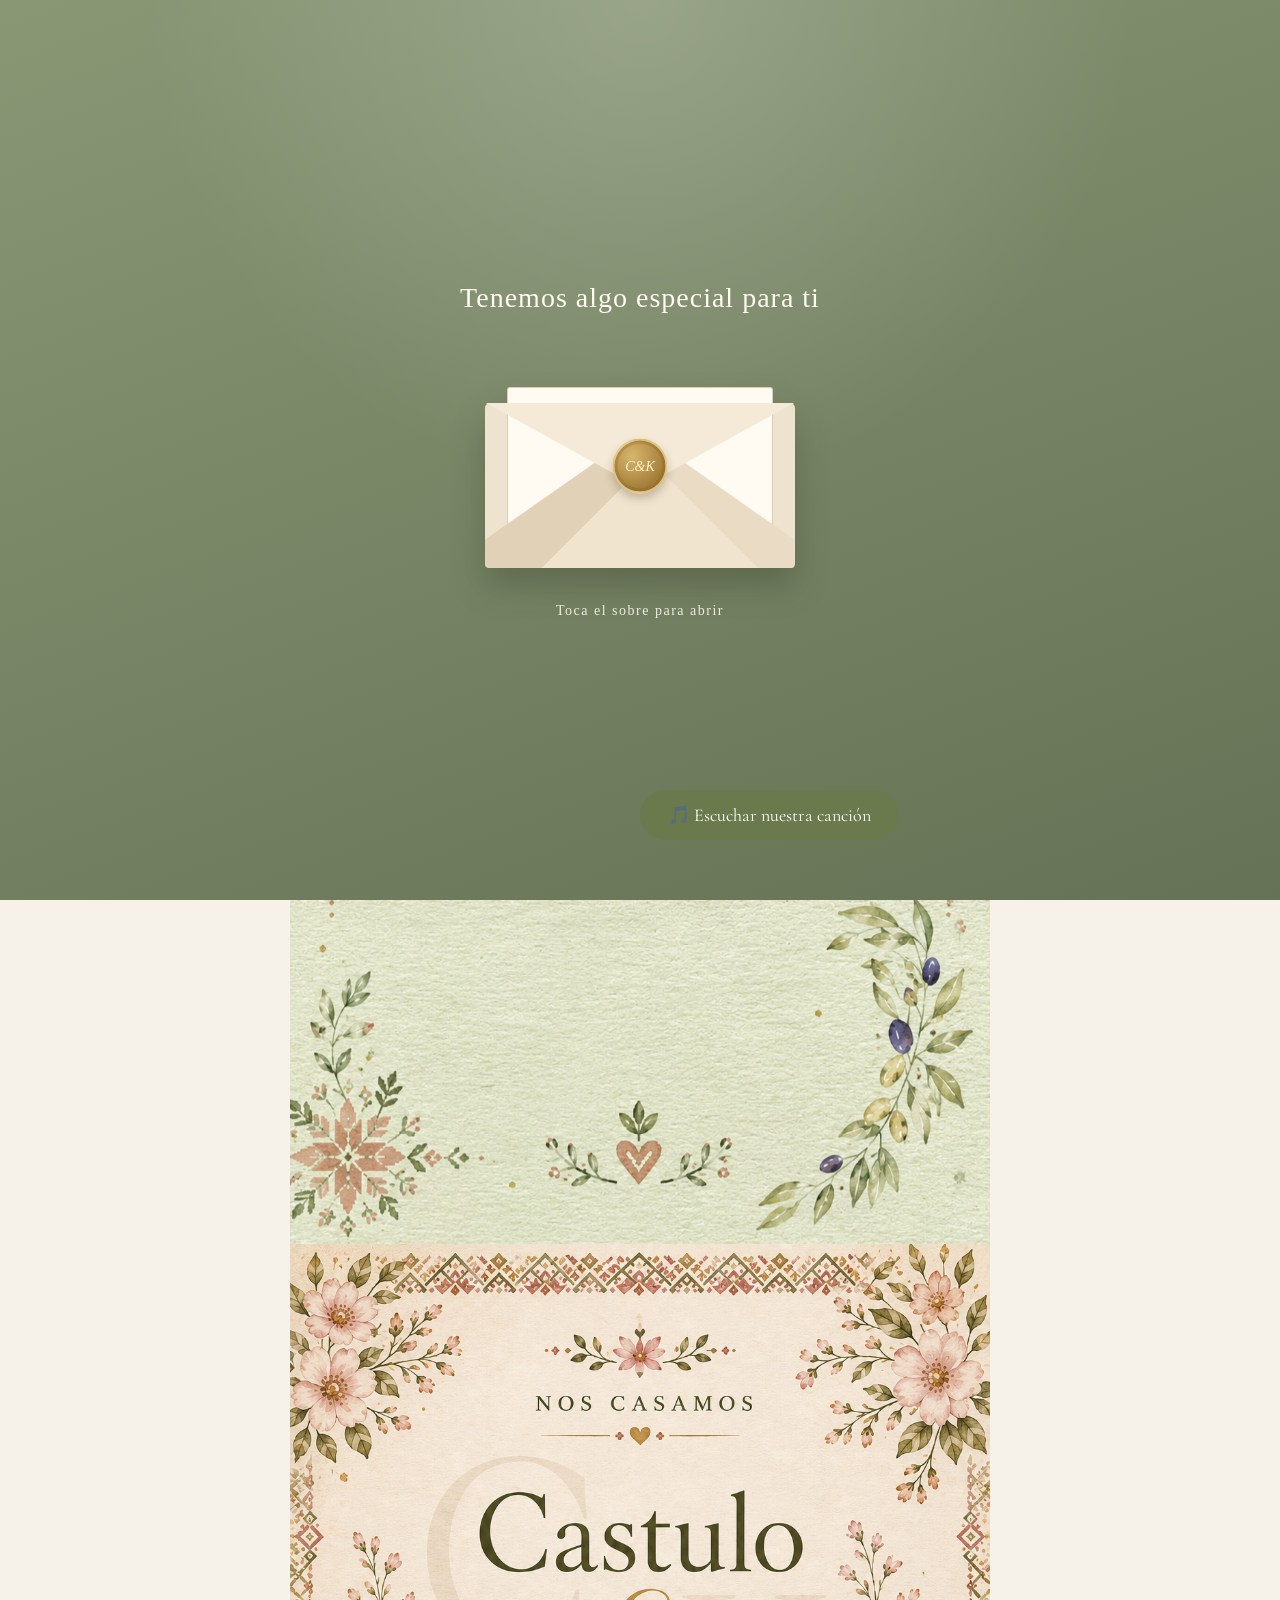
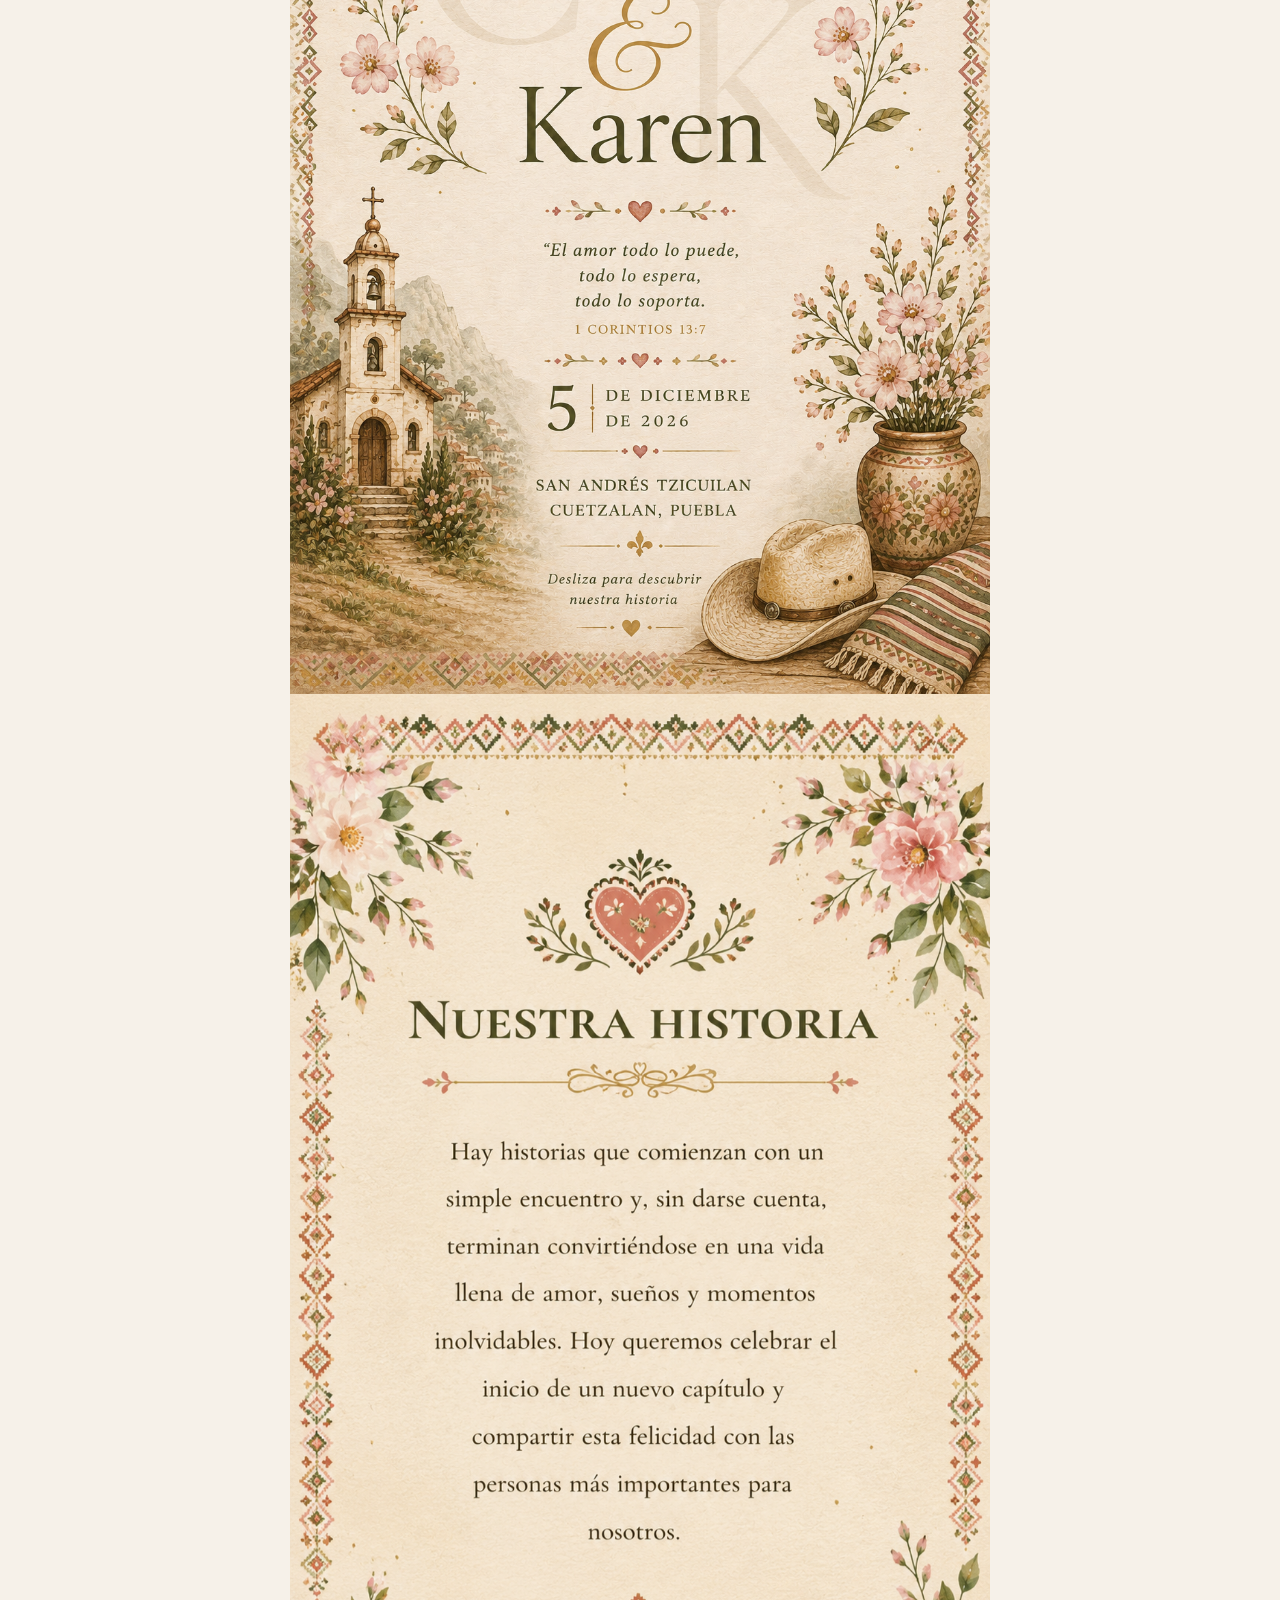
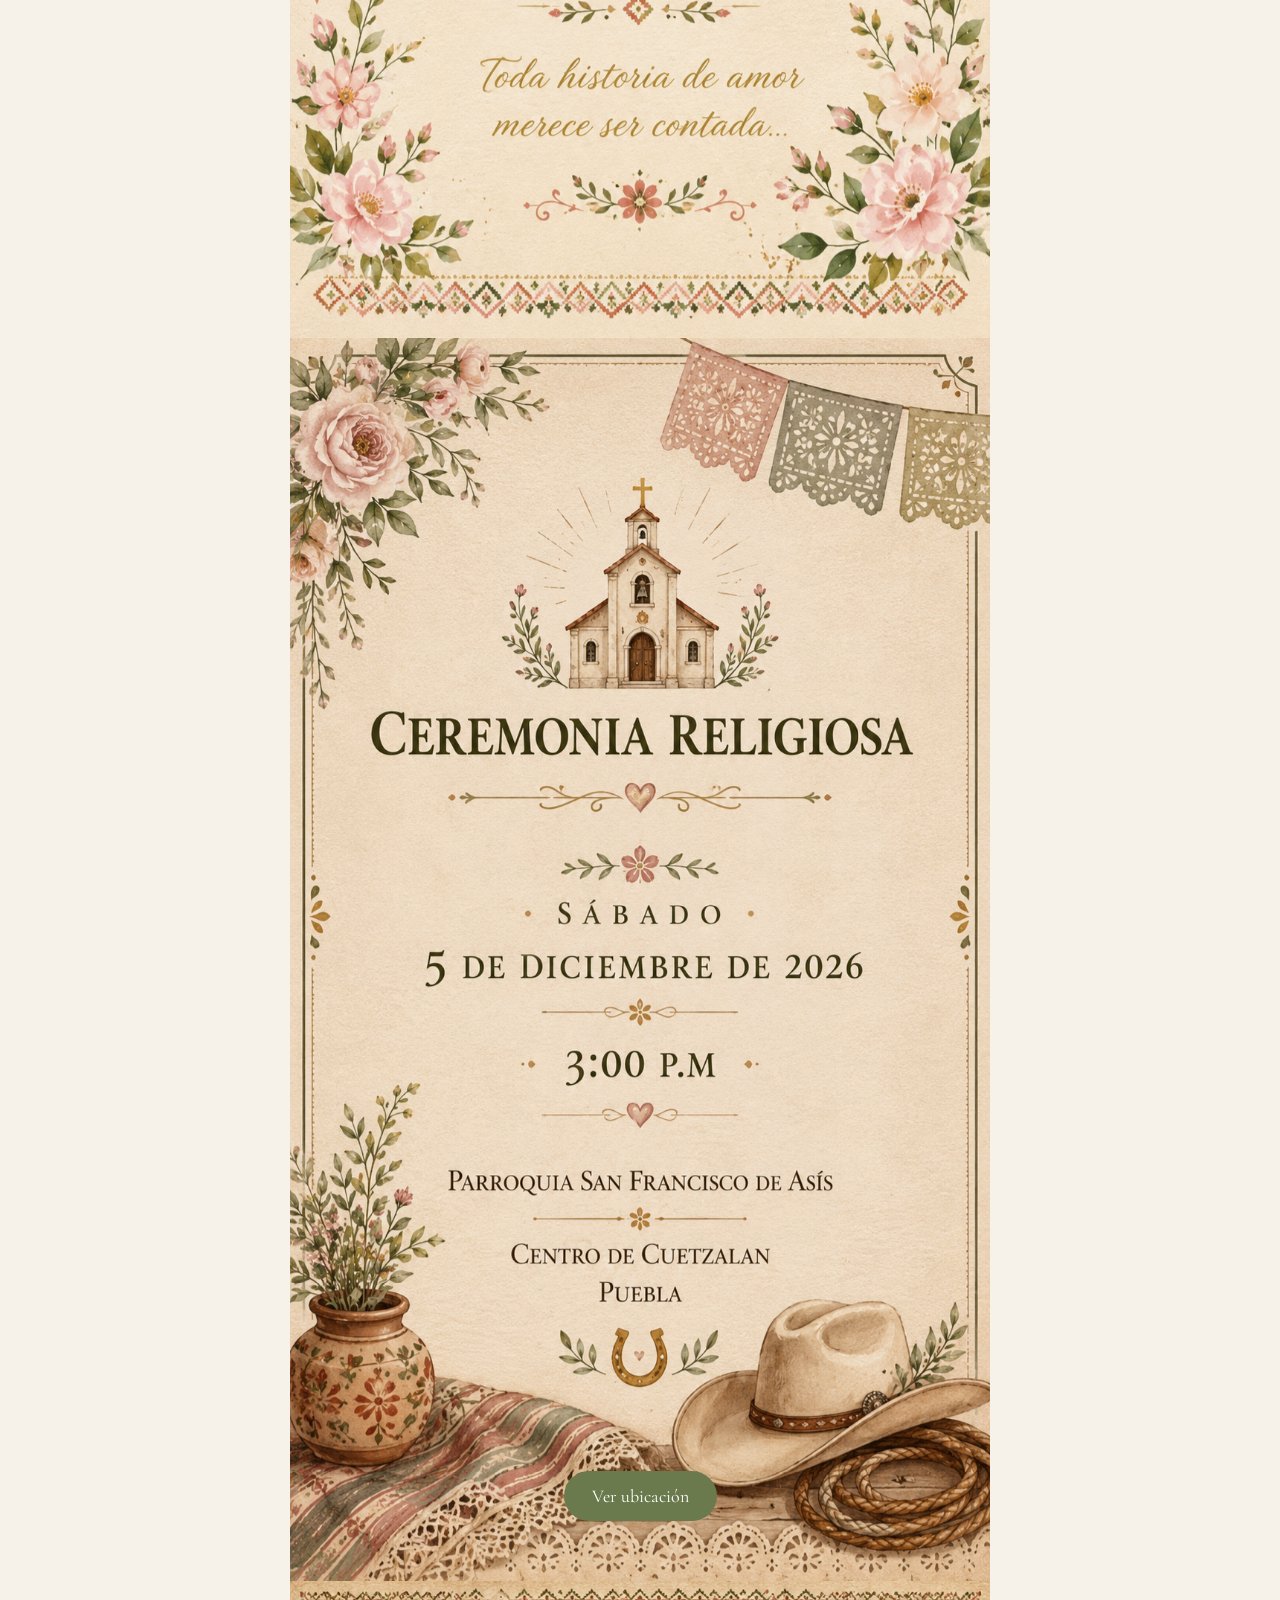
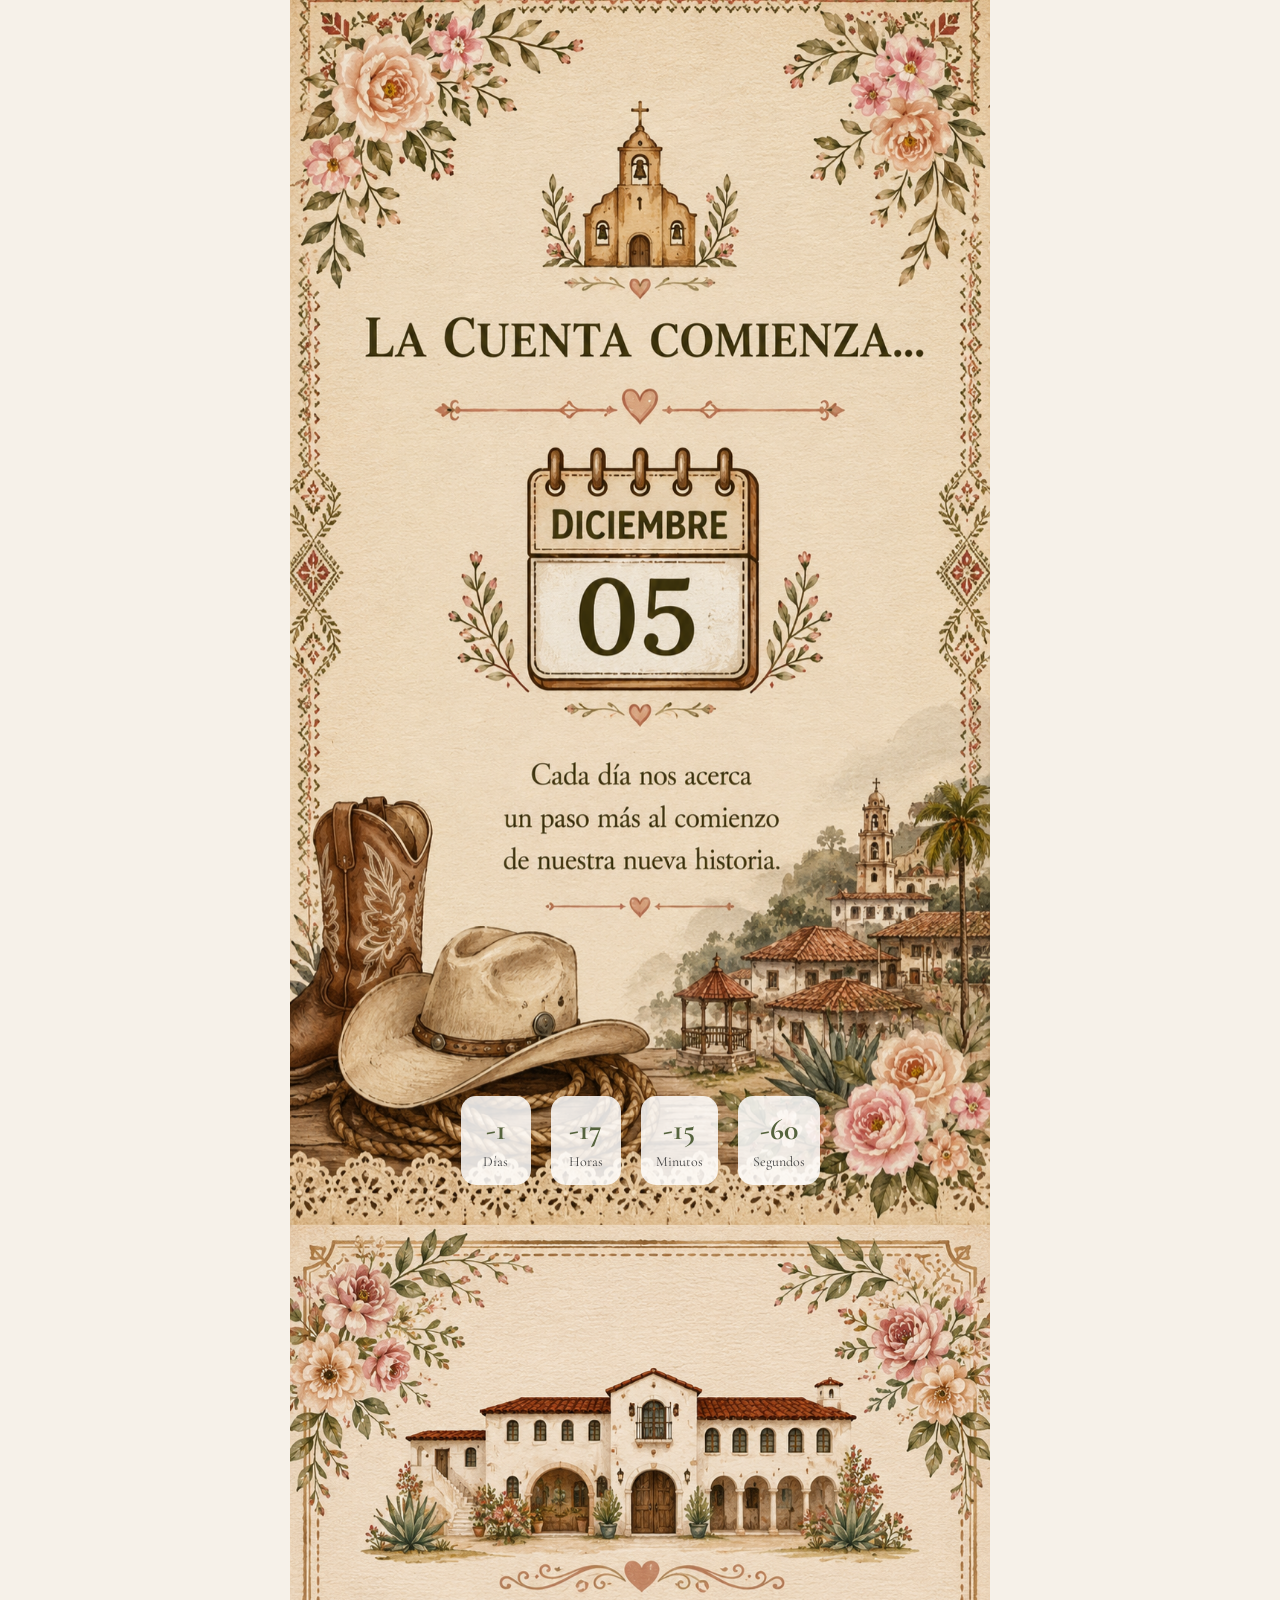
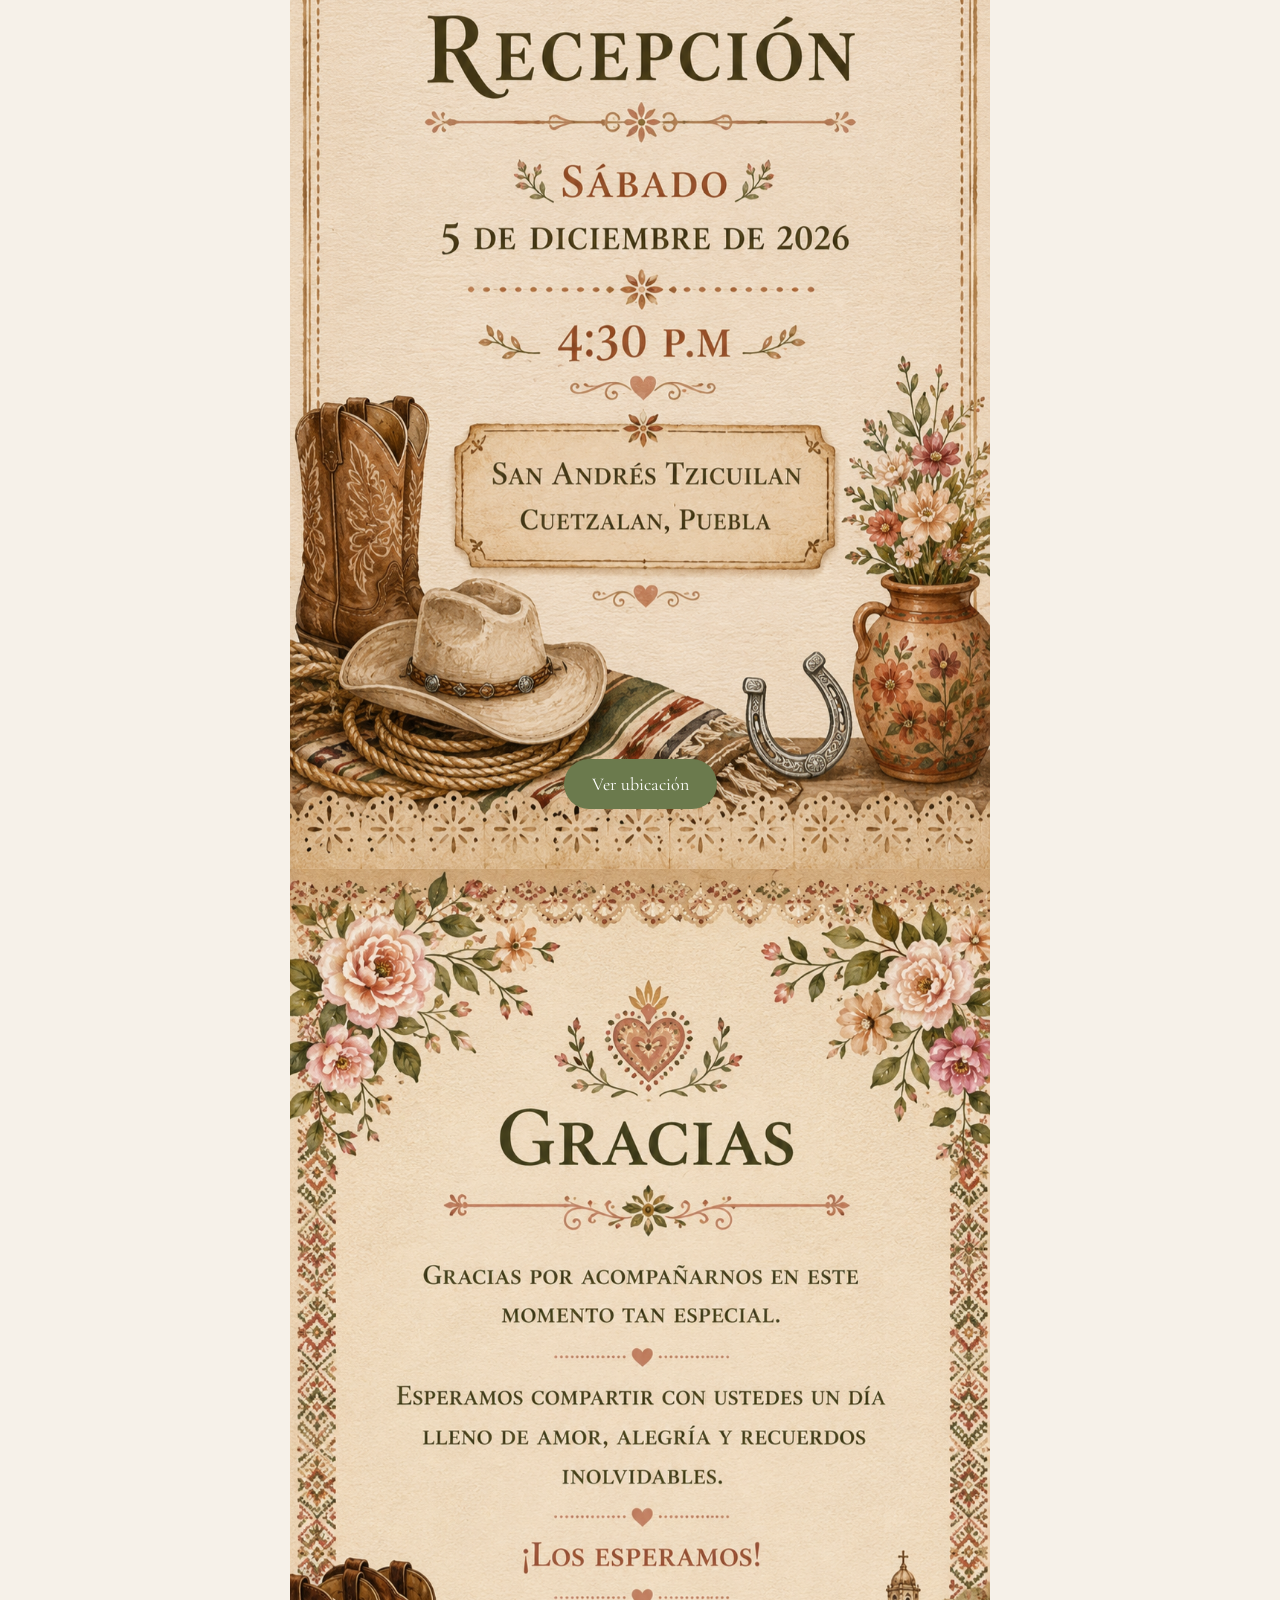
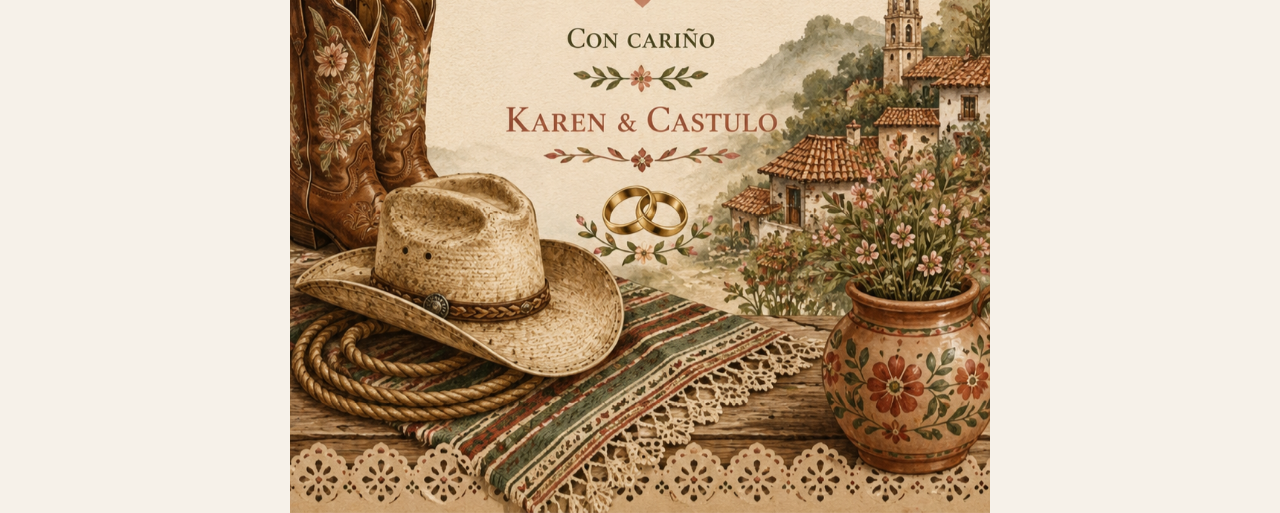
==== commit c0f1305a: "index.html" ====
--- a/index.html
+++ b/index.html
@@ -18,7 +18,7 @@
 </head>
 
 <body>
-<!-- PANTALLA DE APERTURA -->
+<!-- PANTALLA DE APERTURA --> 
 <div id="pantalla-sobre" class="pantalla-sobre">
   <div class="contenido-sobre">
 
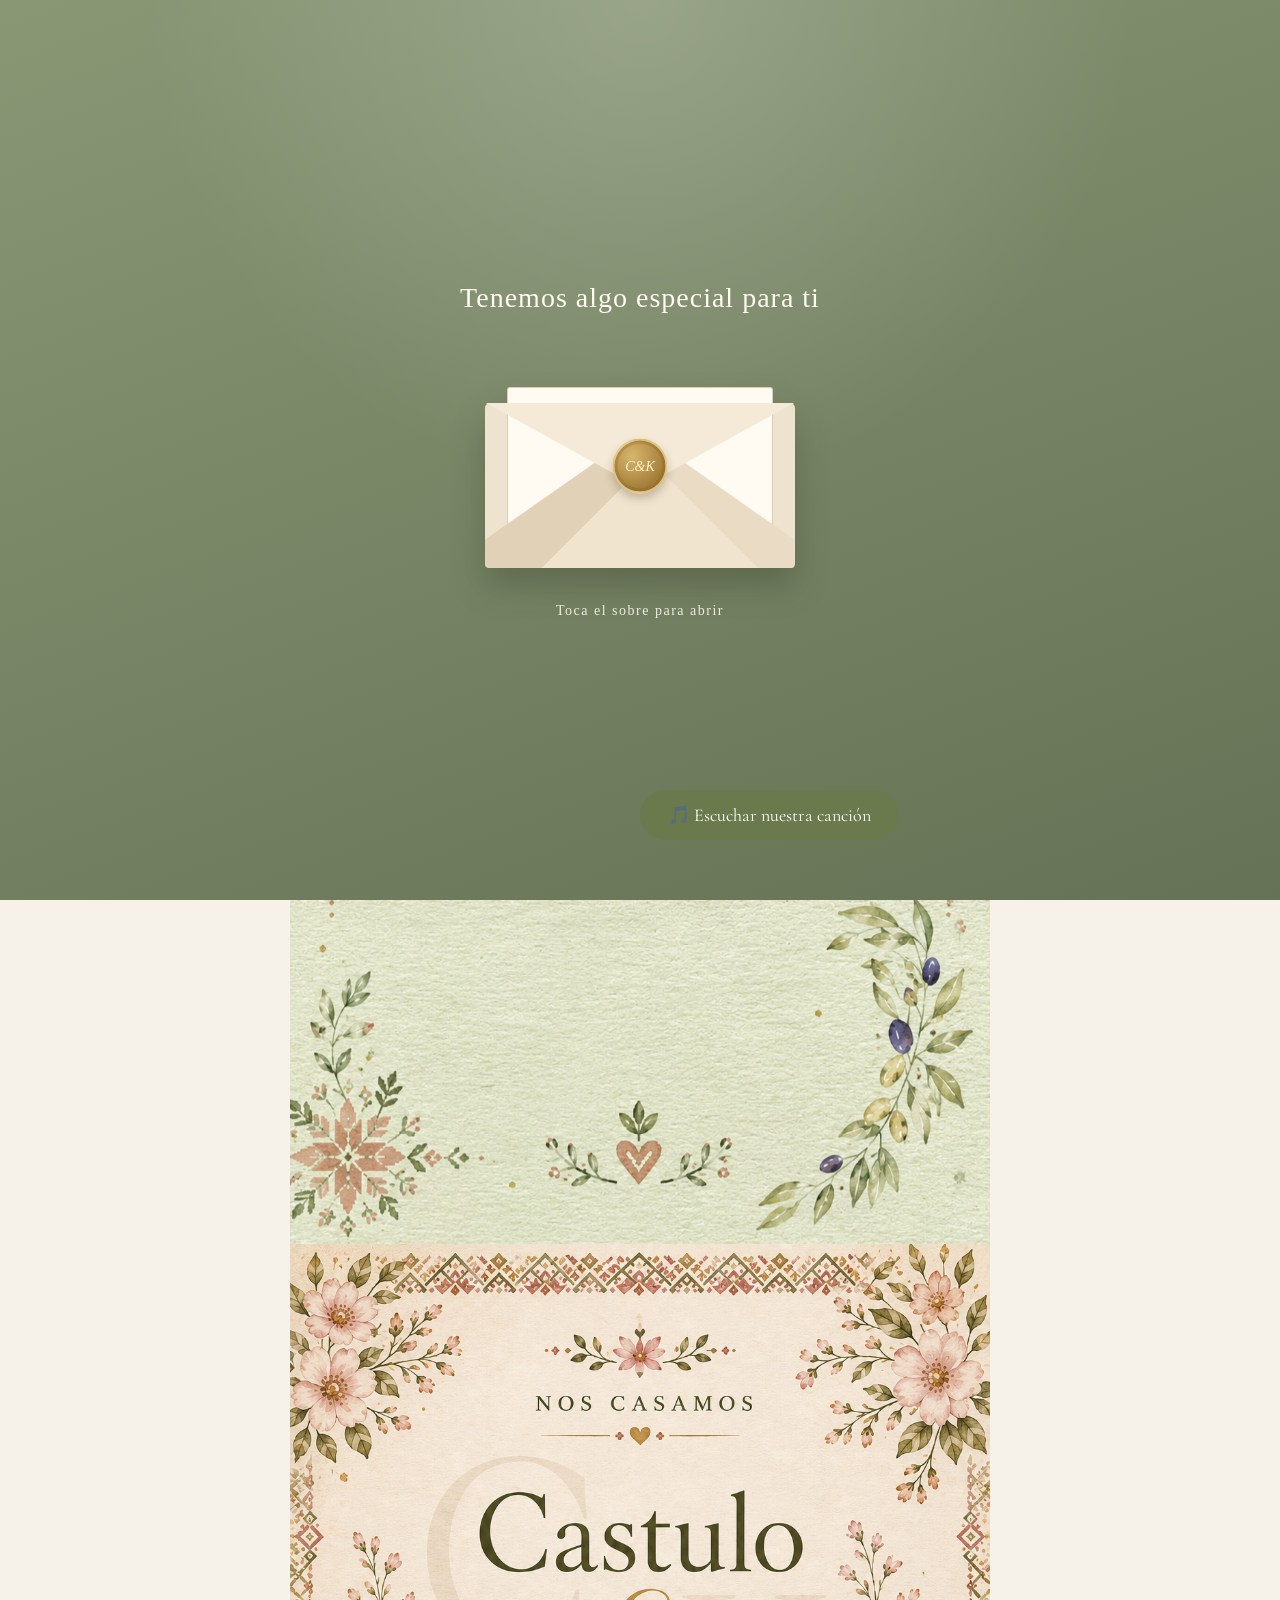
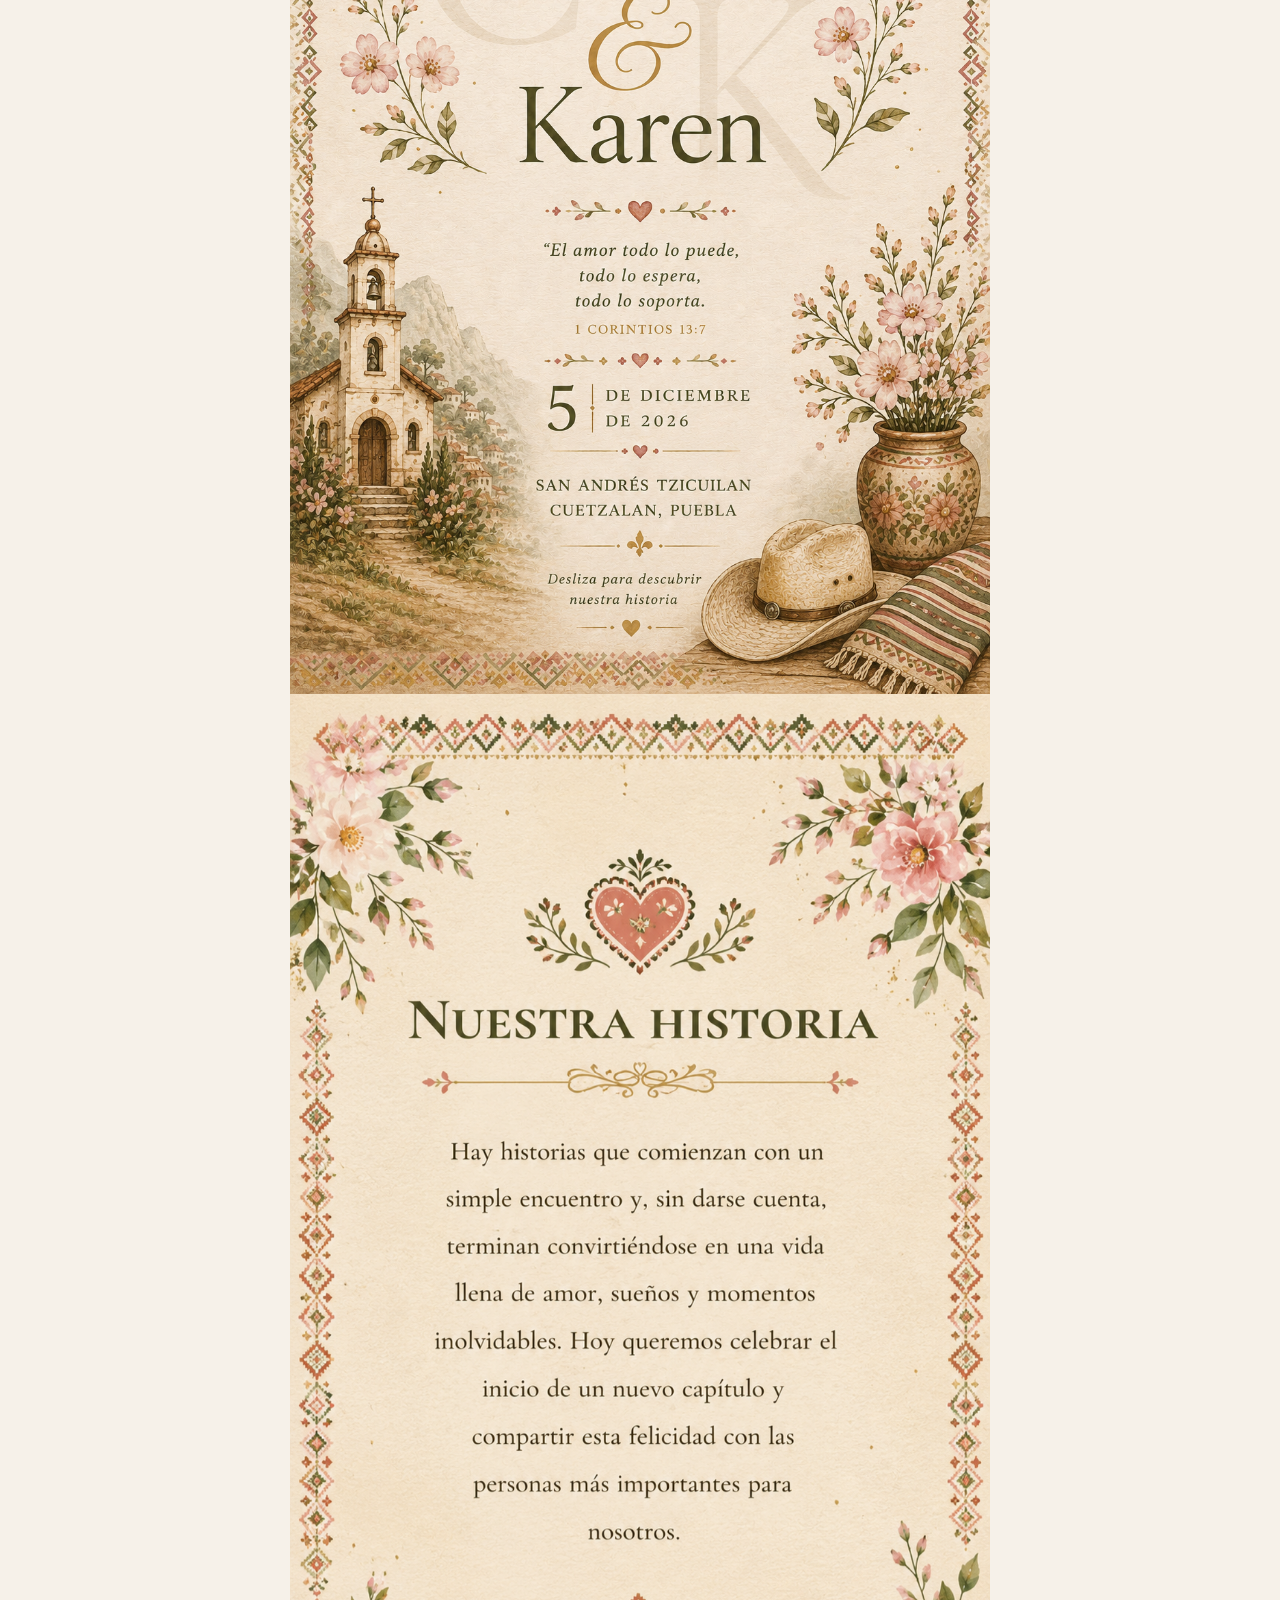
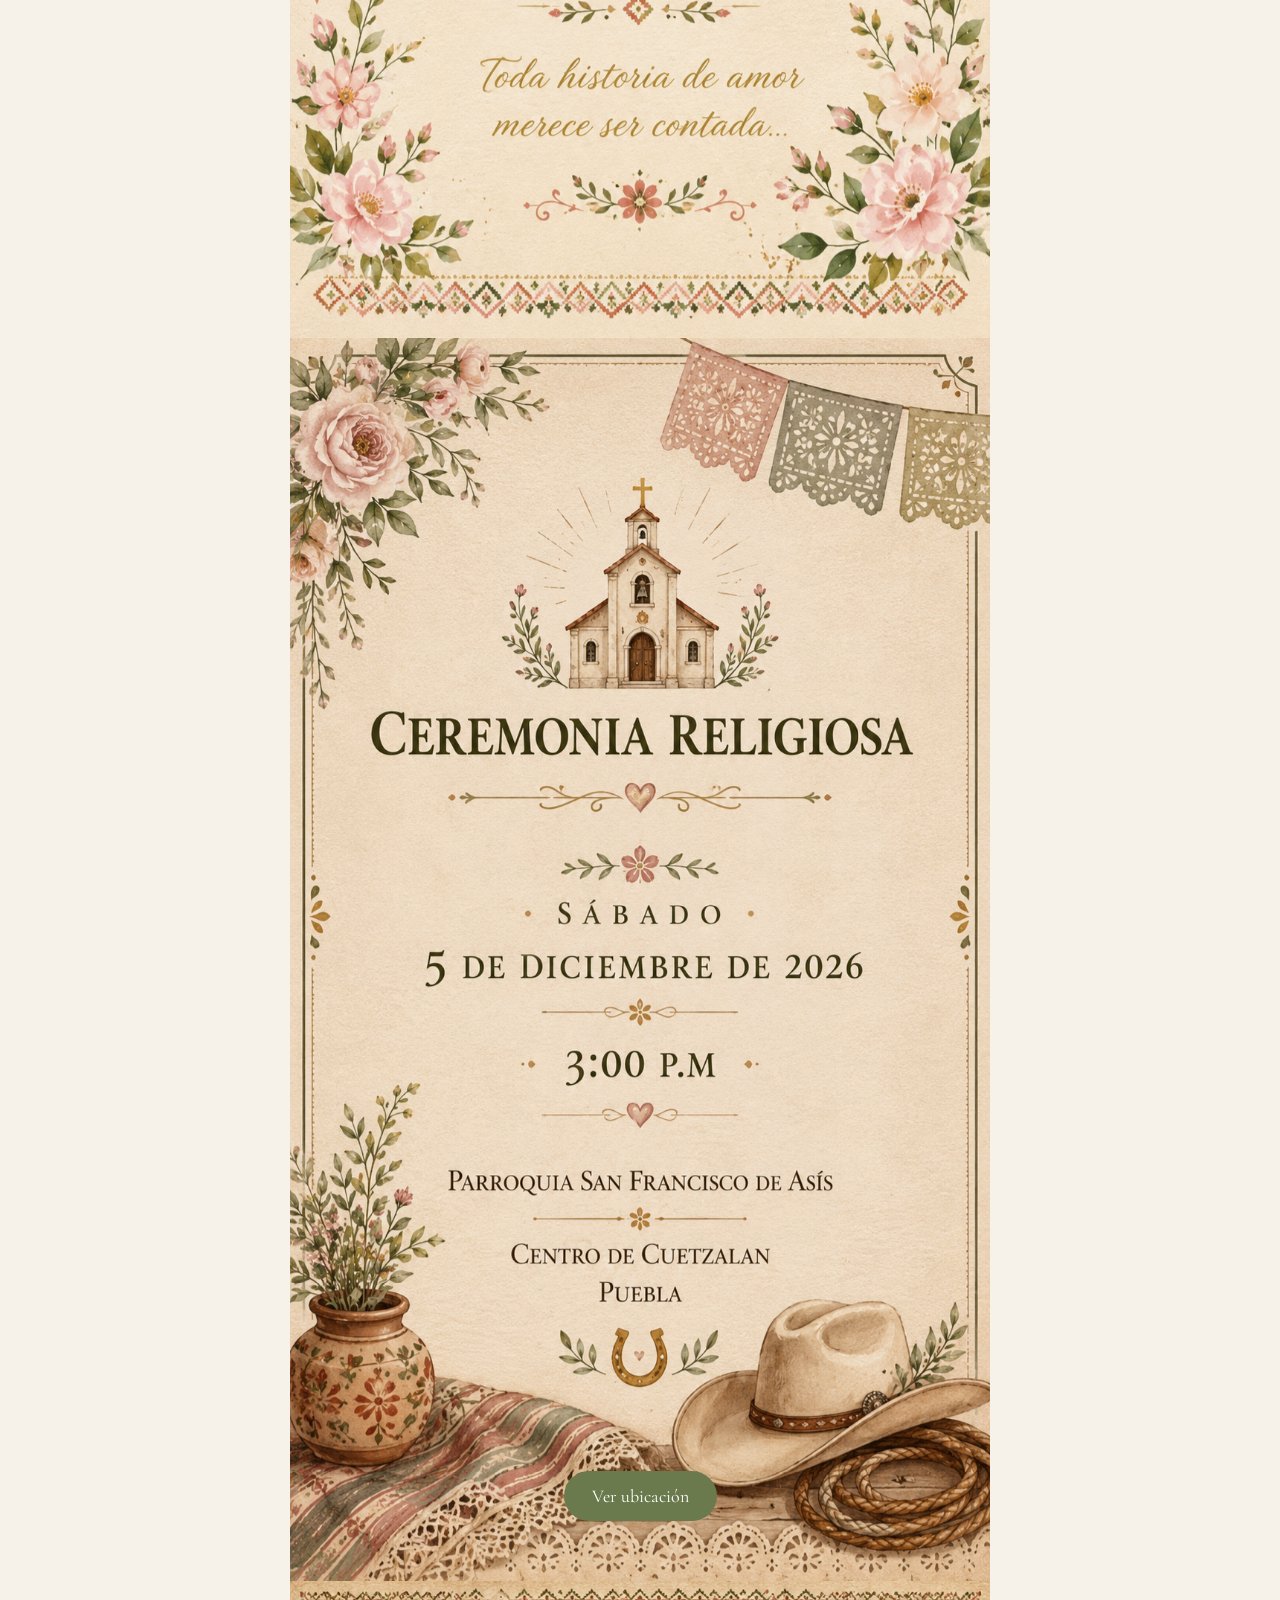
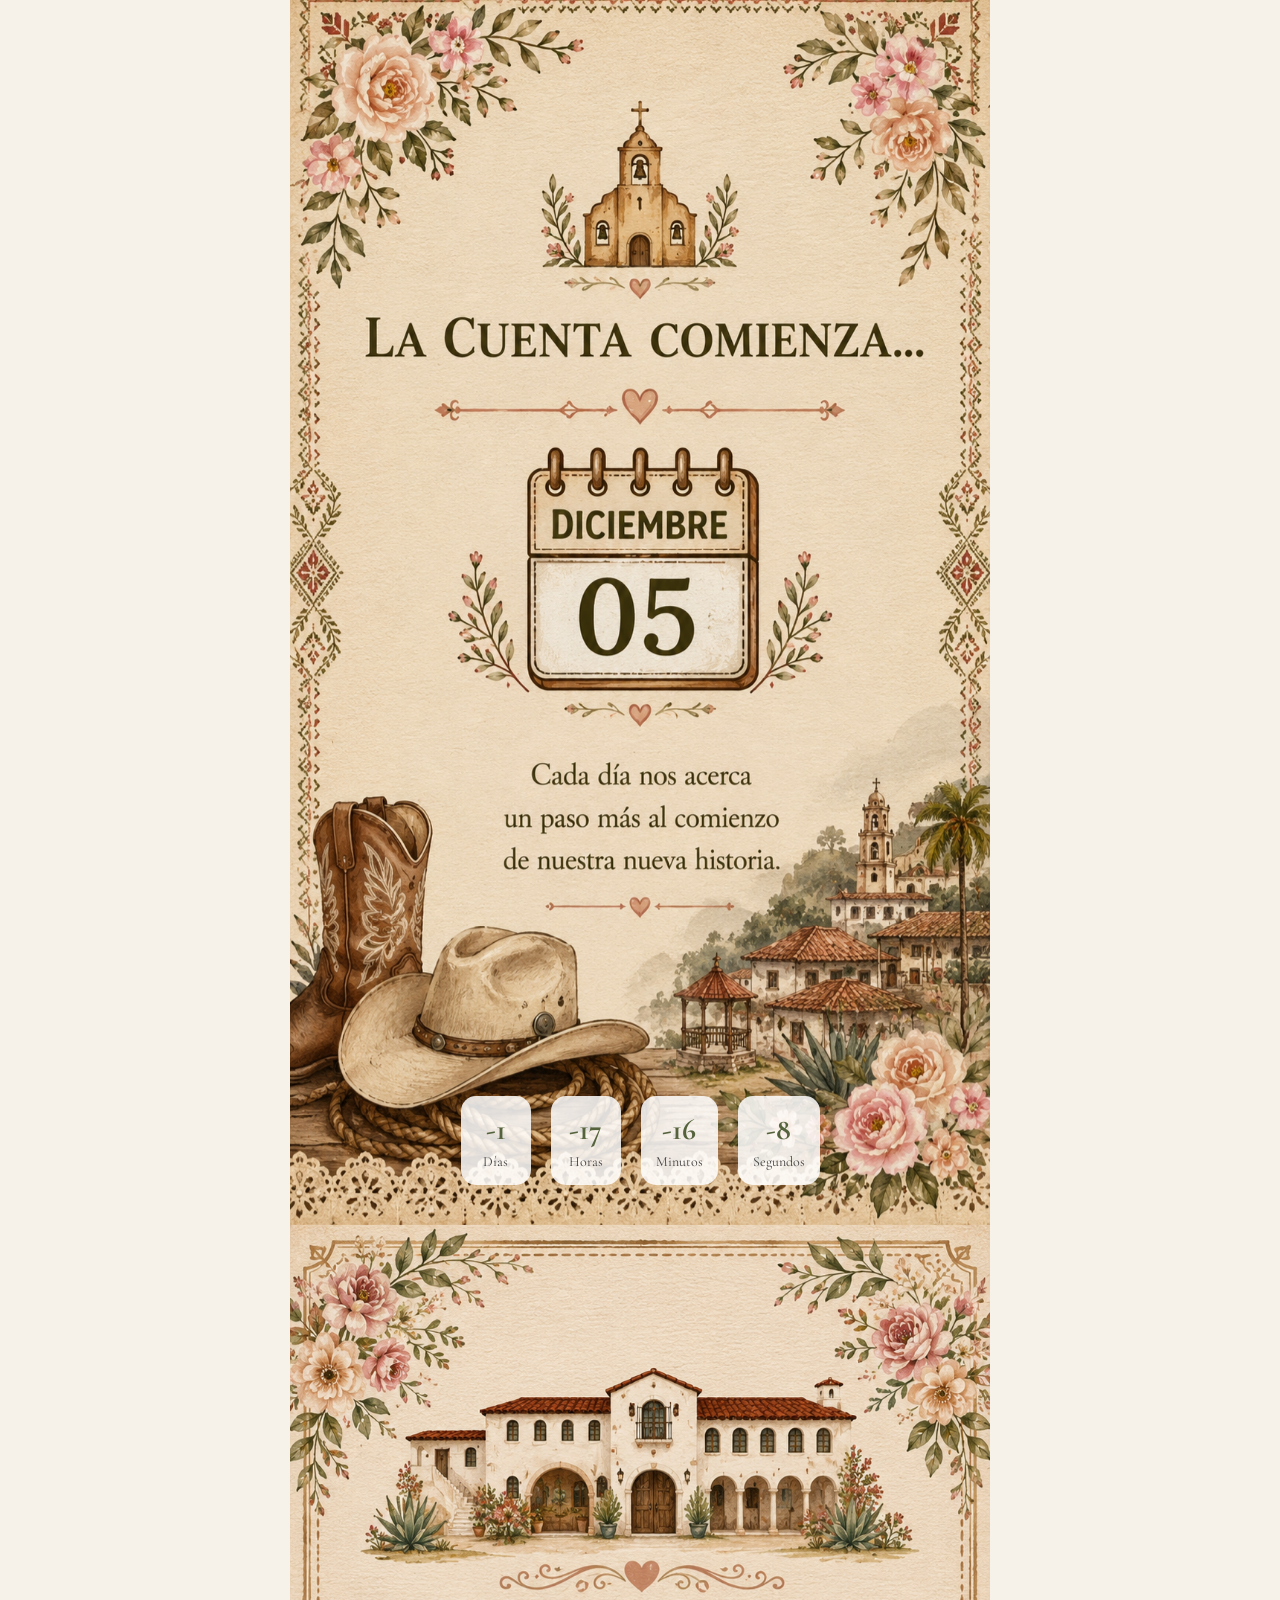
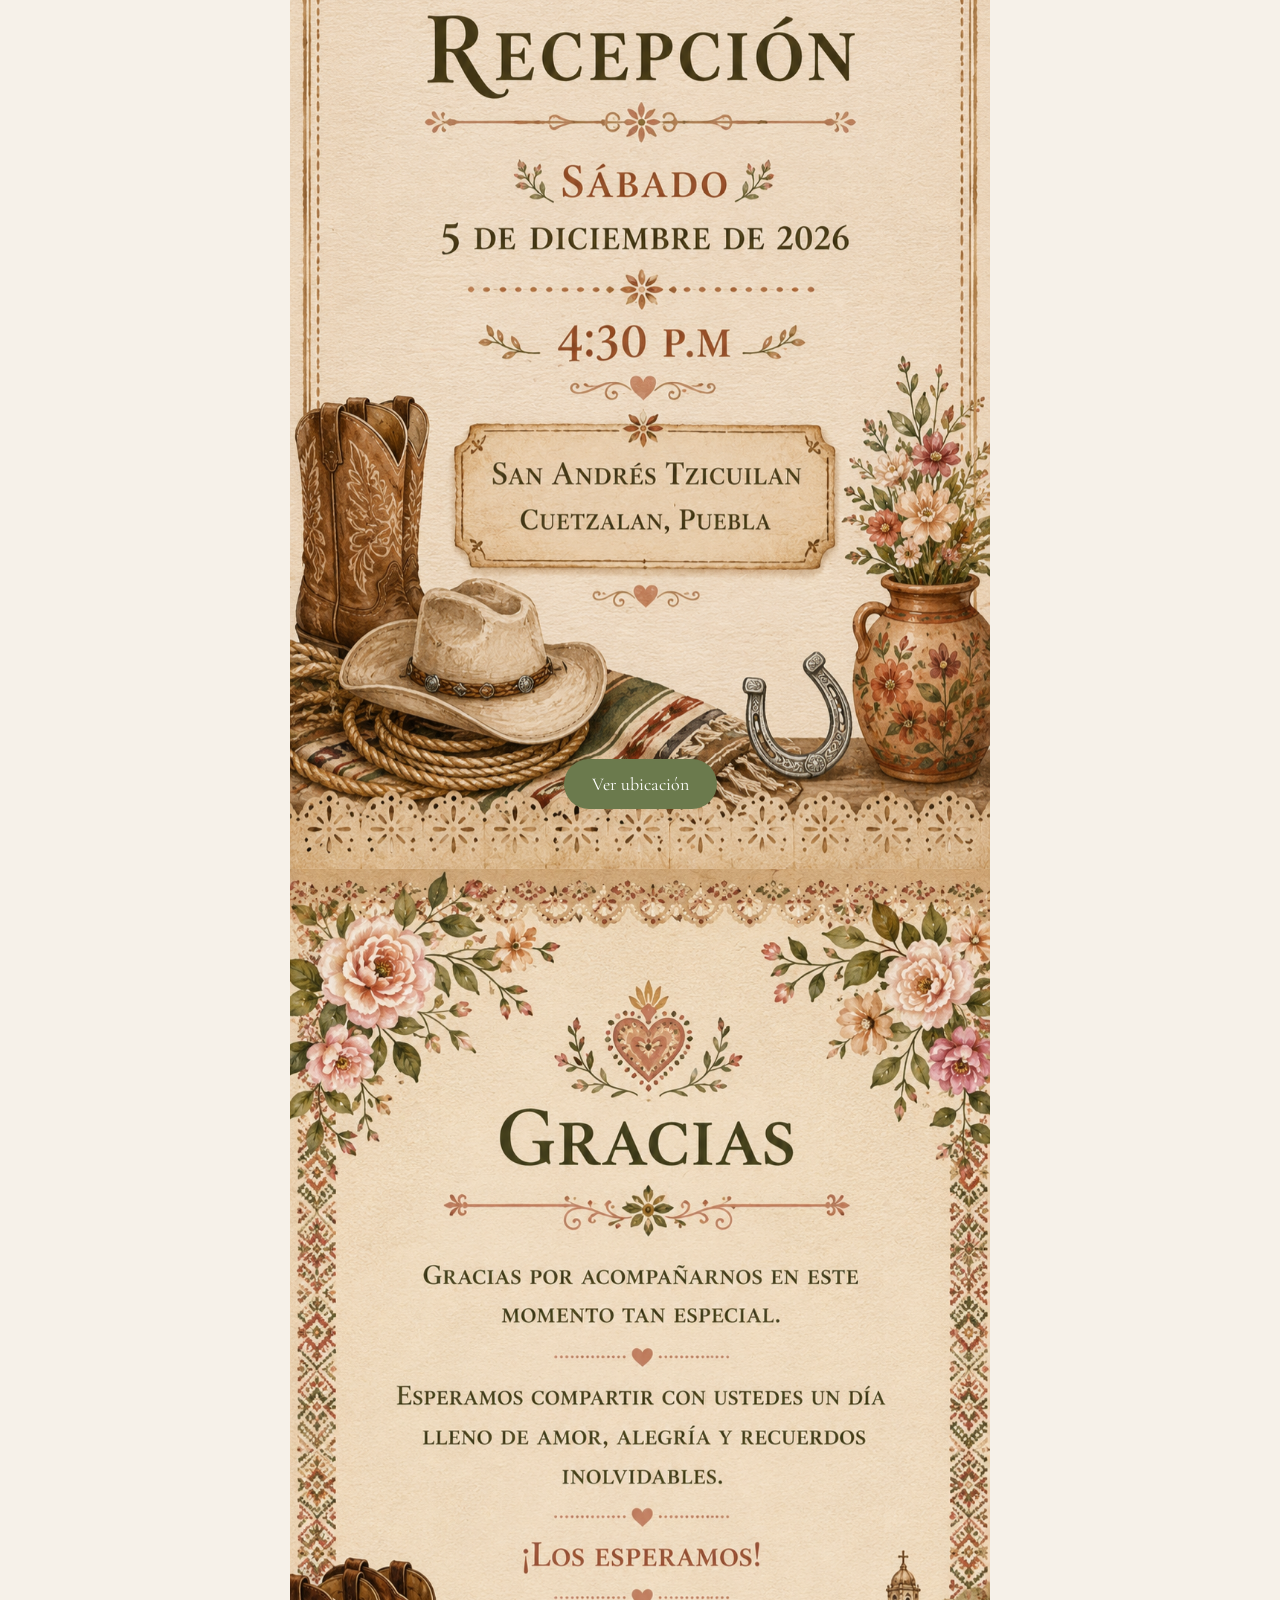
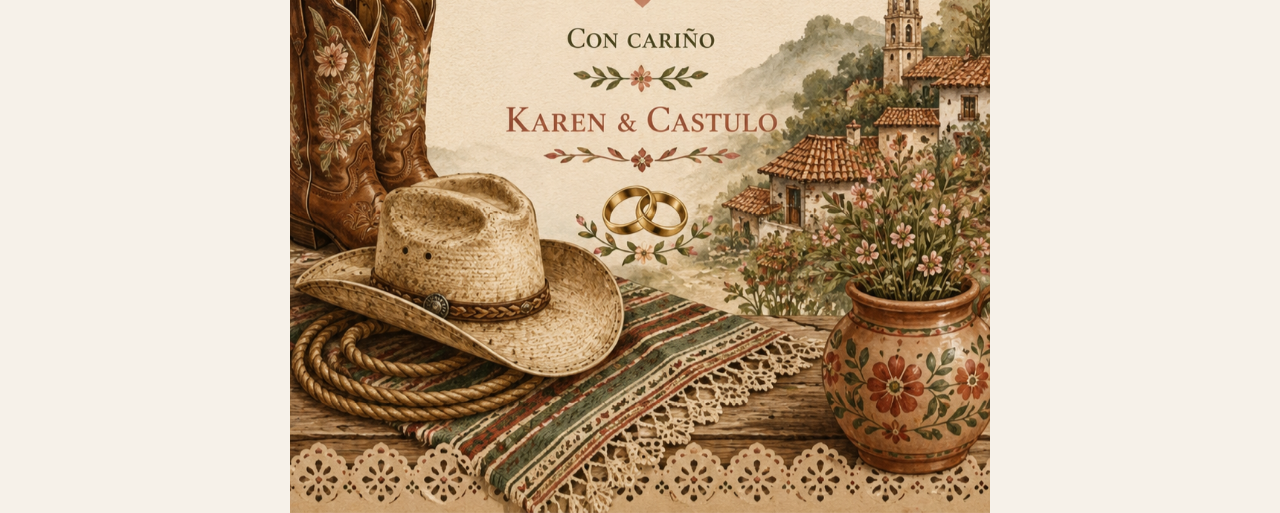
==== commit ce5bd686: "index.html" ====
--- a/index.html
+++ b/index.html
@@ -18,6 +18,7 @@
 </head>
 
 <body>
+  <div id="petalos-container" aria-hidden="true"></div>
 <!-- PANTALLA DE APERTURA --> 
 <div id="pantalla-sobre" class="pantalla-sobre">
   <div class="contenido-sobre">
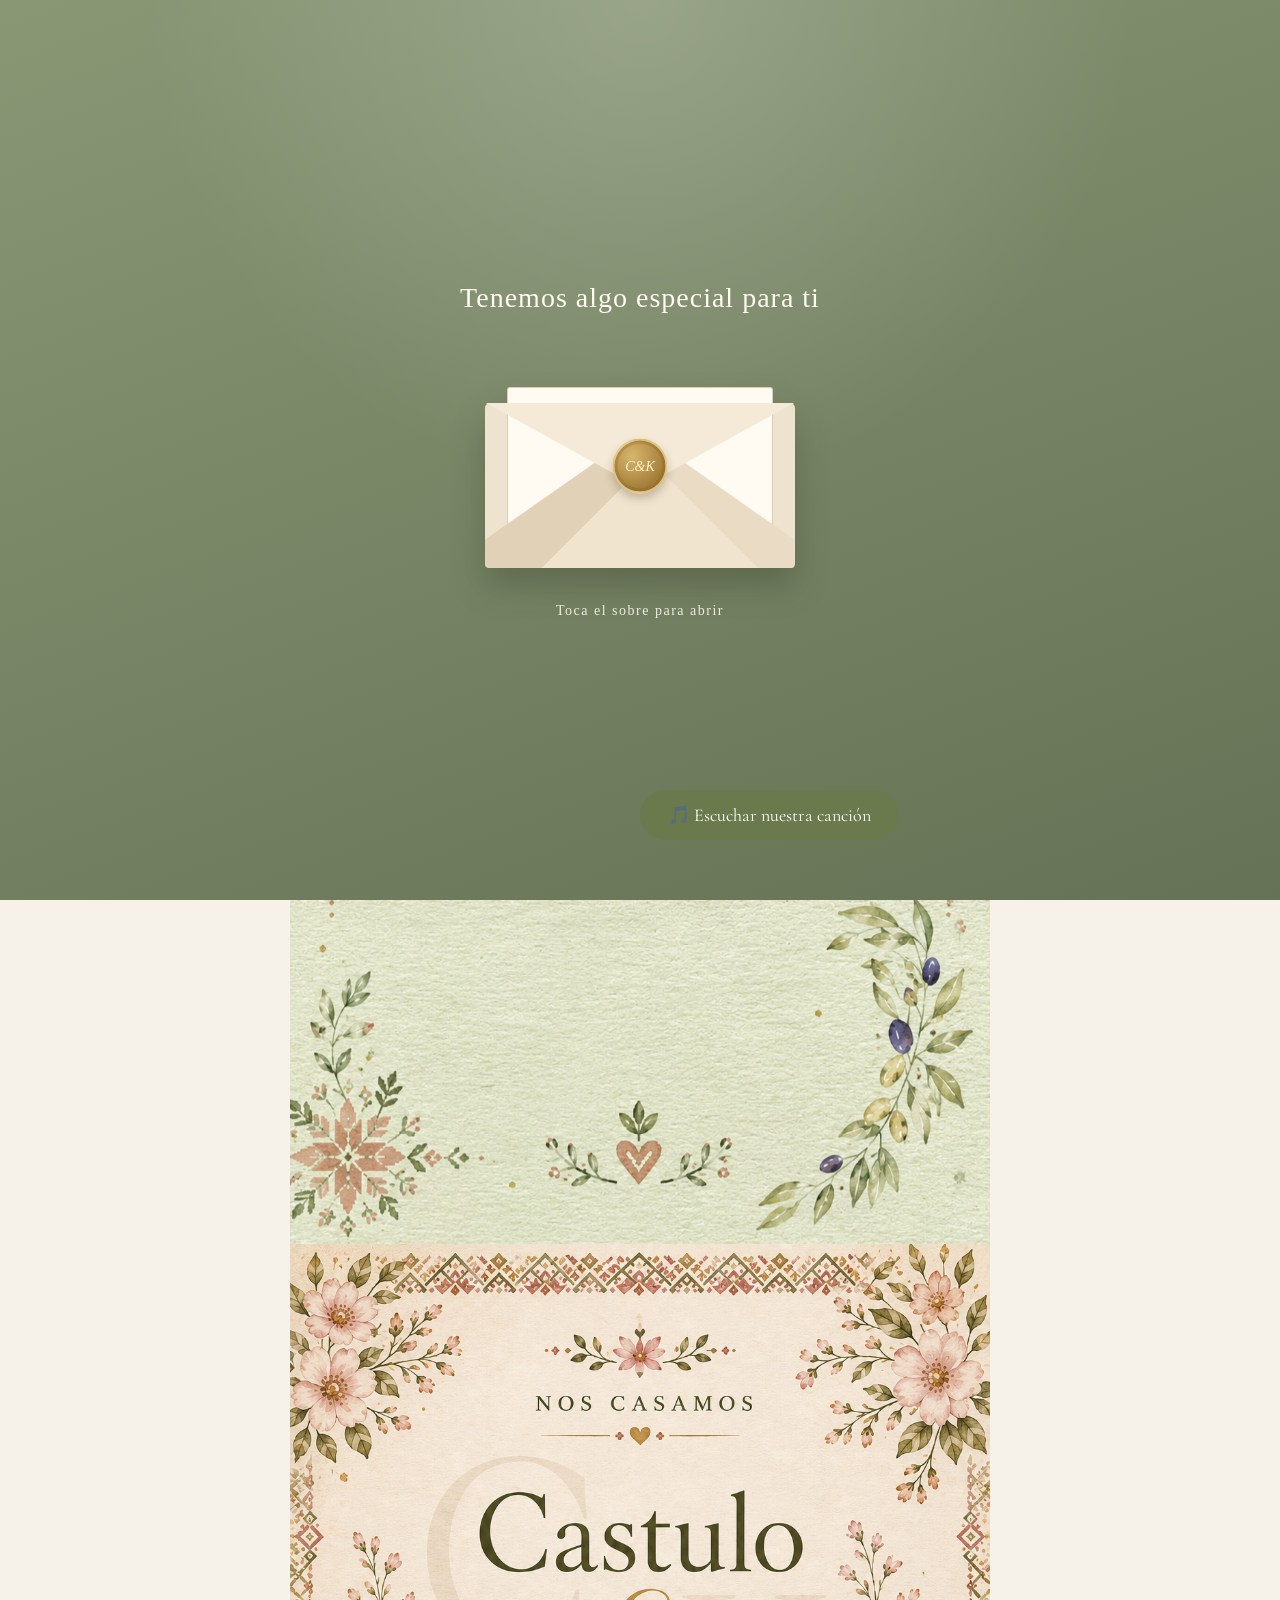
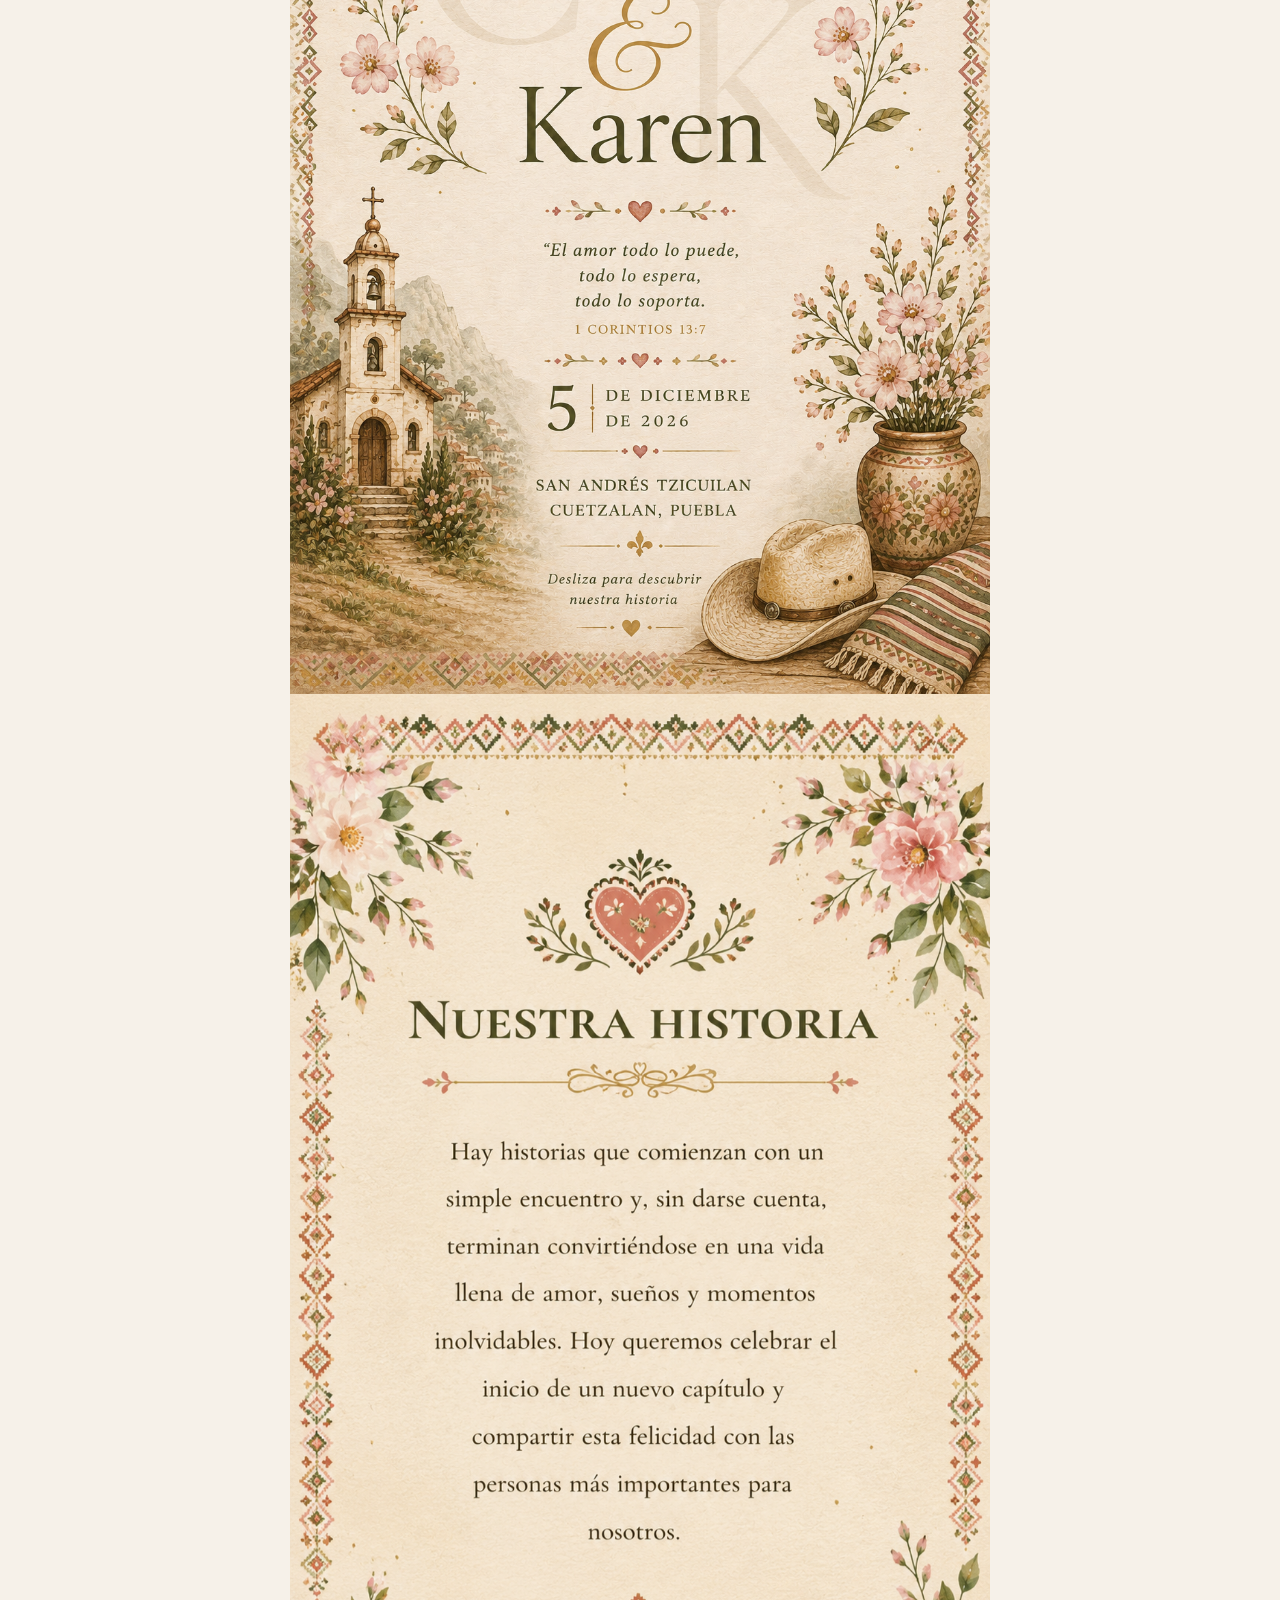
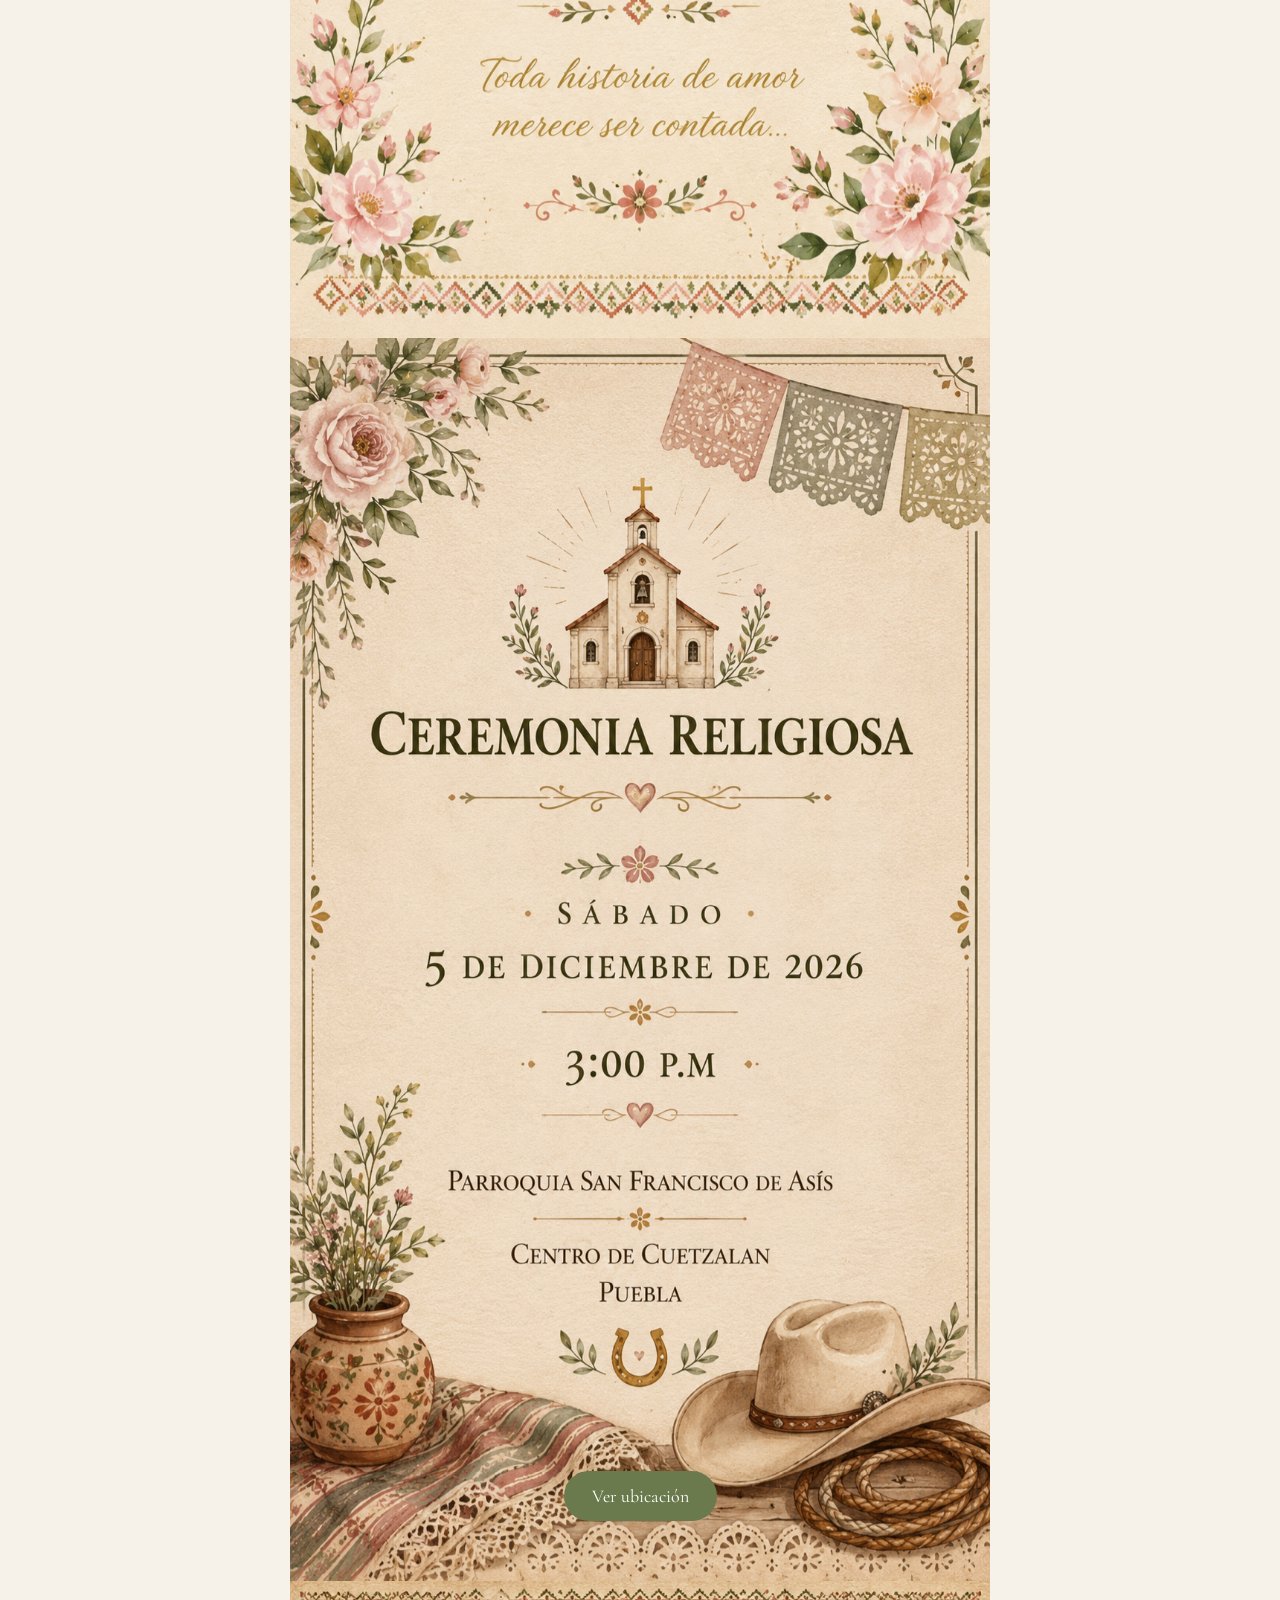
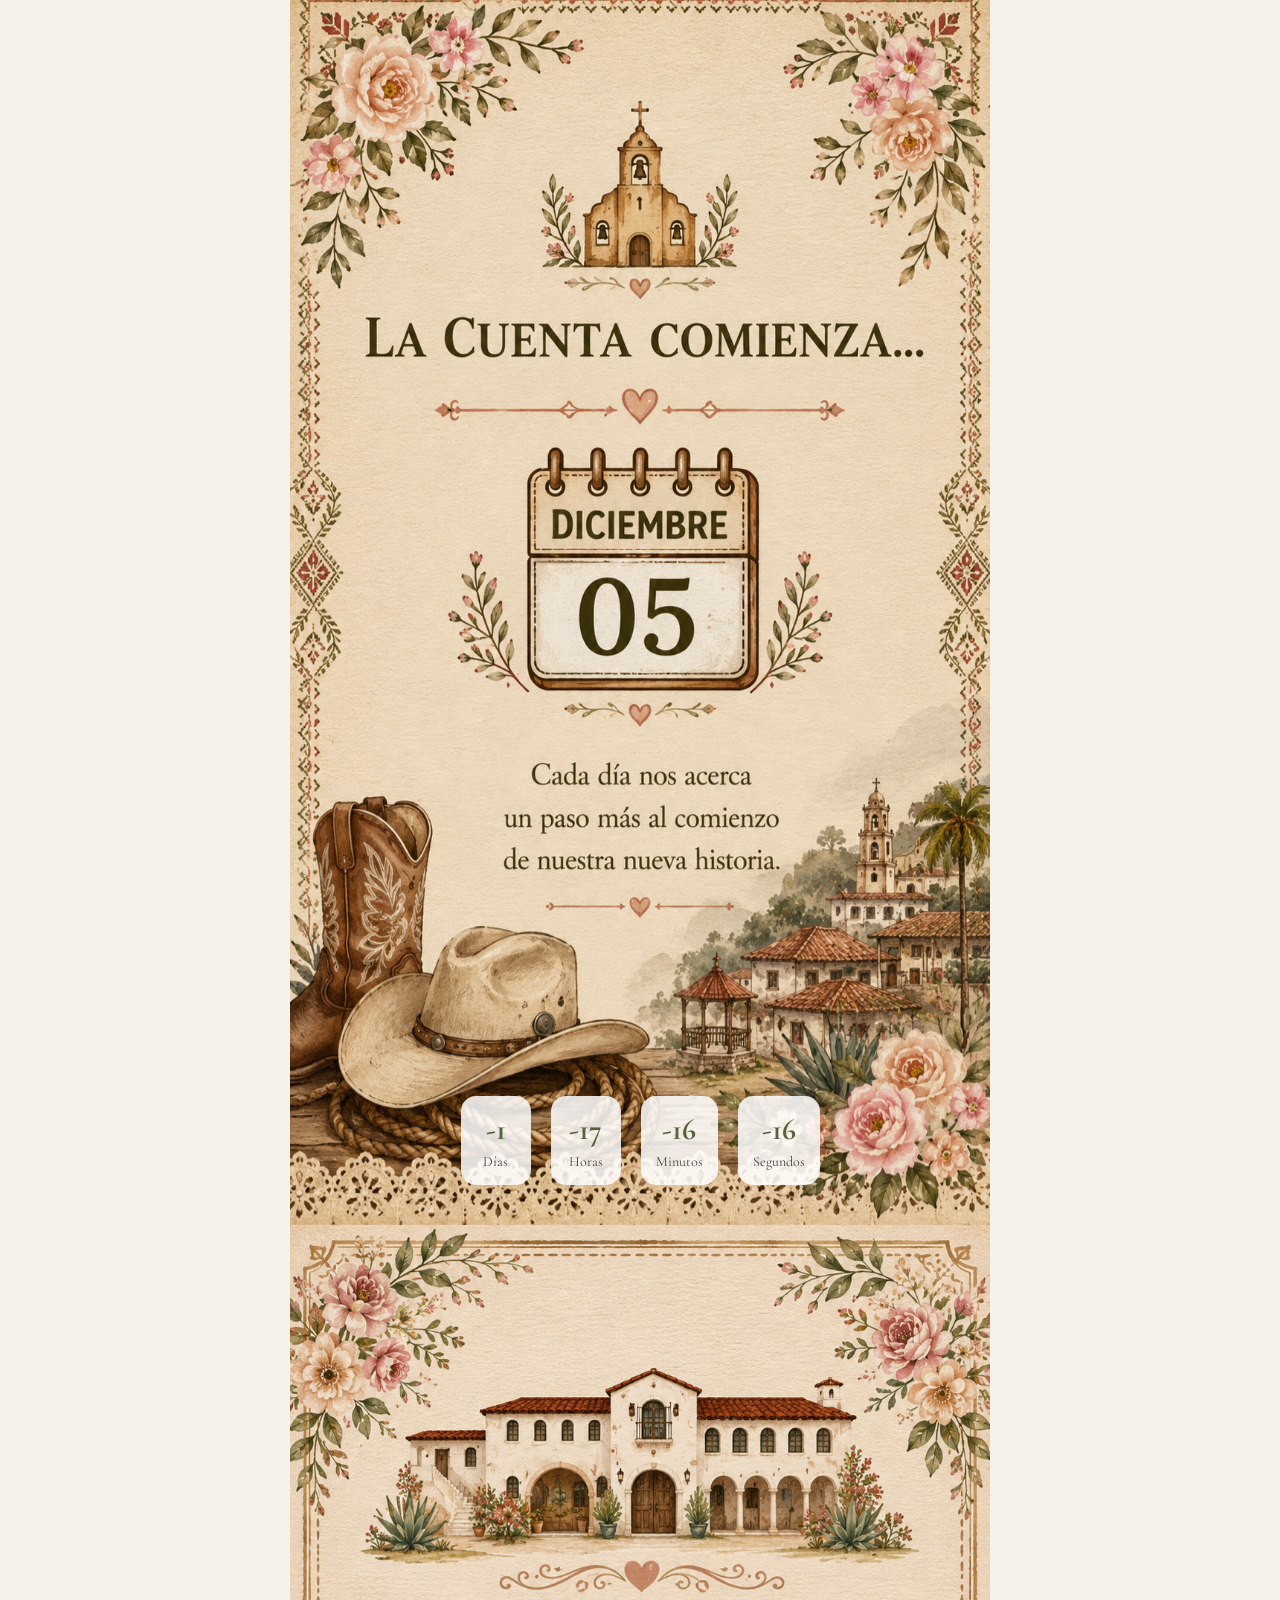
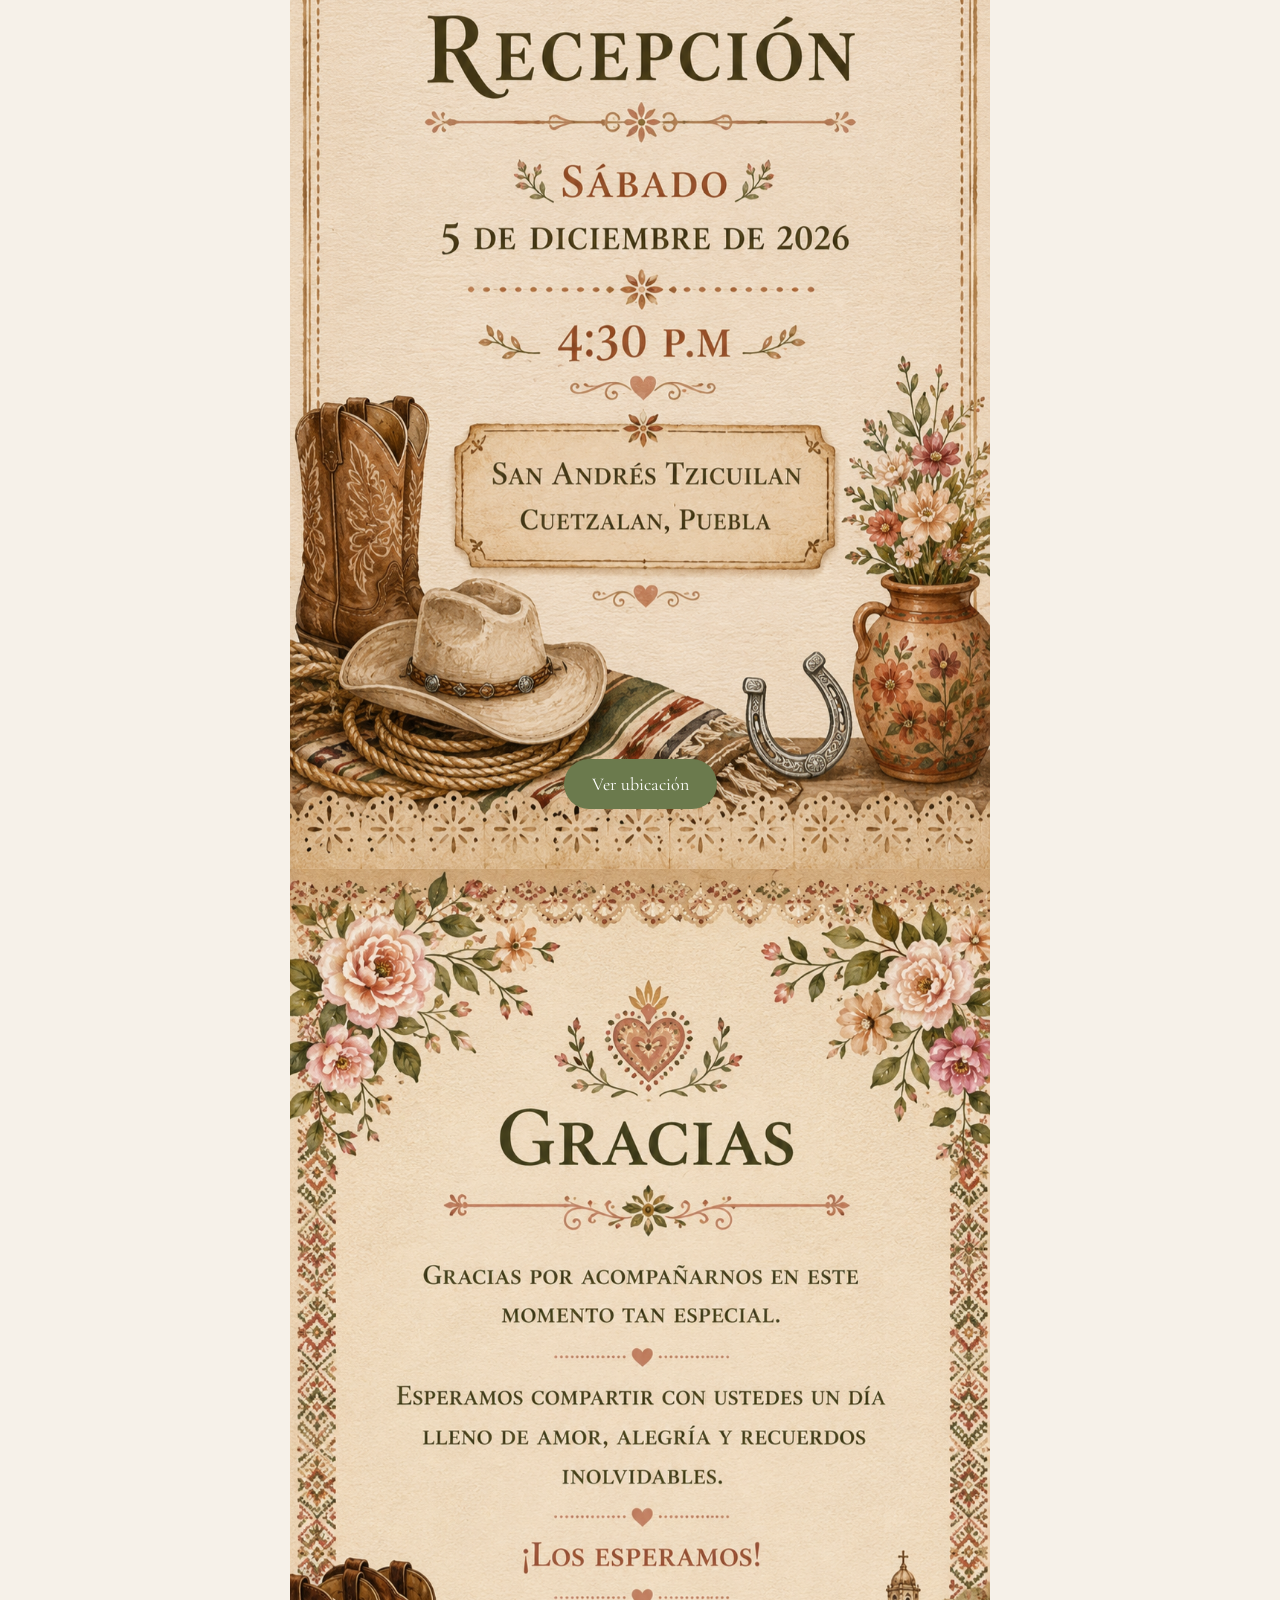
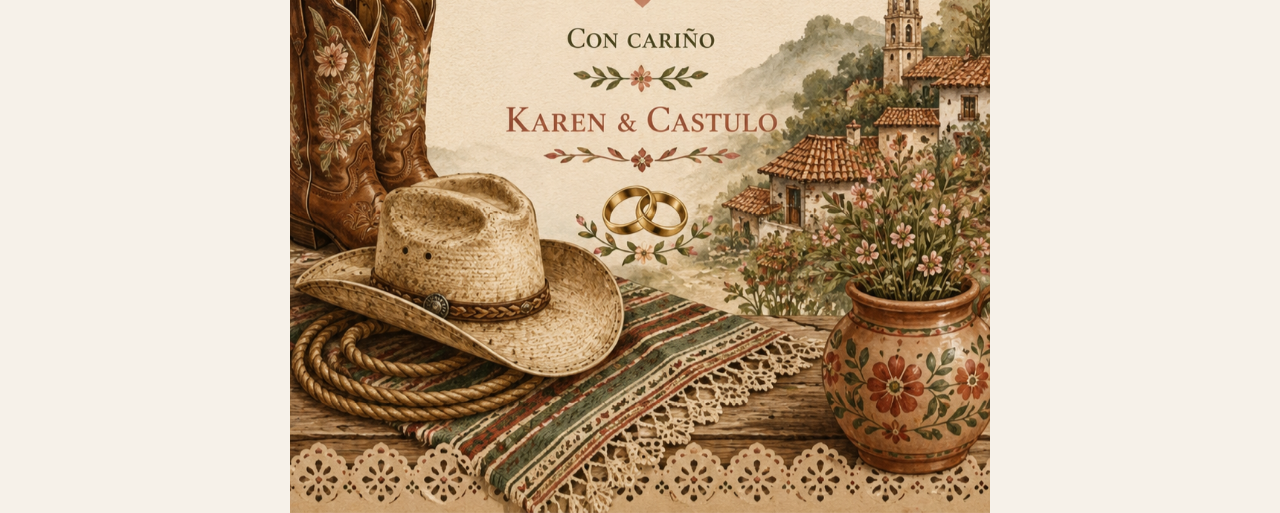
==== commit a4ddd7f8: "index.html" ====
--- a/index.html
+++ b/index.html
@@ -143,7 +143,10 @@
 </div>
 
 
-
+<audio id="musica" loop>
+    <source src="musica .mp3" type="audio/mpeg">
+    Tu navegador no soporta audio.
+</audio>
 <script src="script.js"></script>
 
 </body>
--- a/style.css
+++ b/style.css
@@ -427,3 +427,43 @@
     transition-duration: 0.01ms !important;
   }
 }
+/* PÉTALOS */
+
+#petalos-container {
+  position: fixed;
+  inset: 0;
+  width: 100%;
+  height: 100%;
+  overflow: hidden;
+  pointer-events: none;
+  z-index: 99998;
+}
+
+.petalo {
+  position: absolute;
+  top: -40px;
+  width: 18px;
+  height: 24px;
+  background: #f3b6c2;
+  border-radius: 70% 30% 70% 30%;
+  opacity: 0.85;
+  animation-name: caerPetalo;
+  animation-timing-function: linear;
+  animation-fill-mode: forwards;
+}
+
+@keyframes caerPetalo {
+  0% {
+    transform: translateY(-40px) rotate(0deg);
+    opacity: 0;
+  }
+
+  10% {
+    opacity: 0.9;
+  }
+
+  100% {
+    transform: translateY(110vh) rotate(540deg);
+    opacity: 0;
+  }
+}
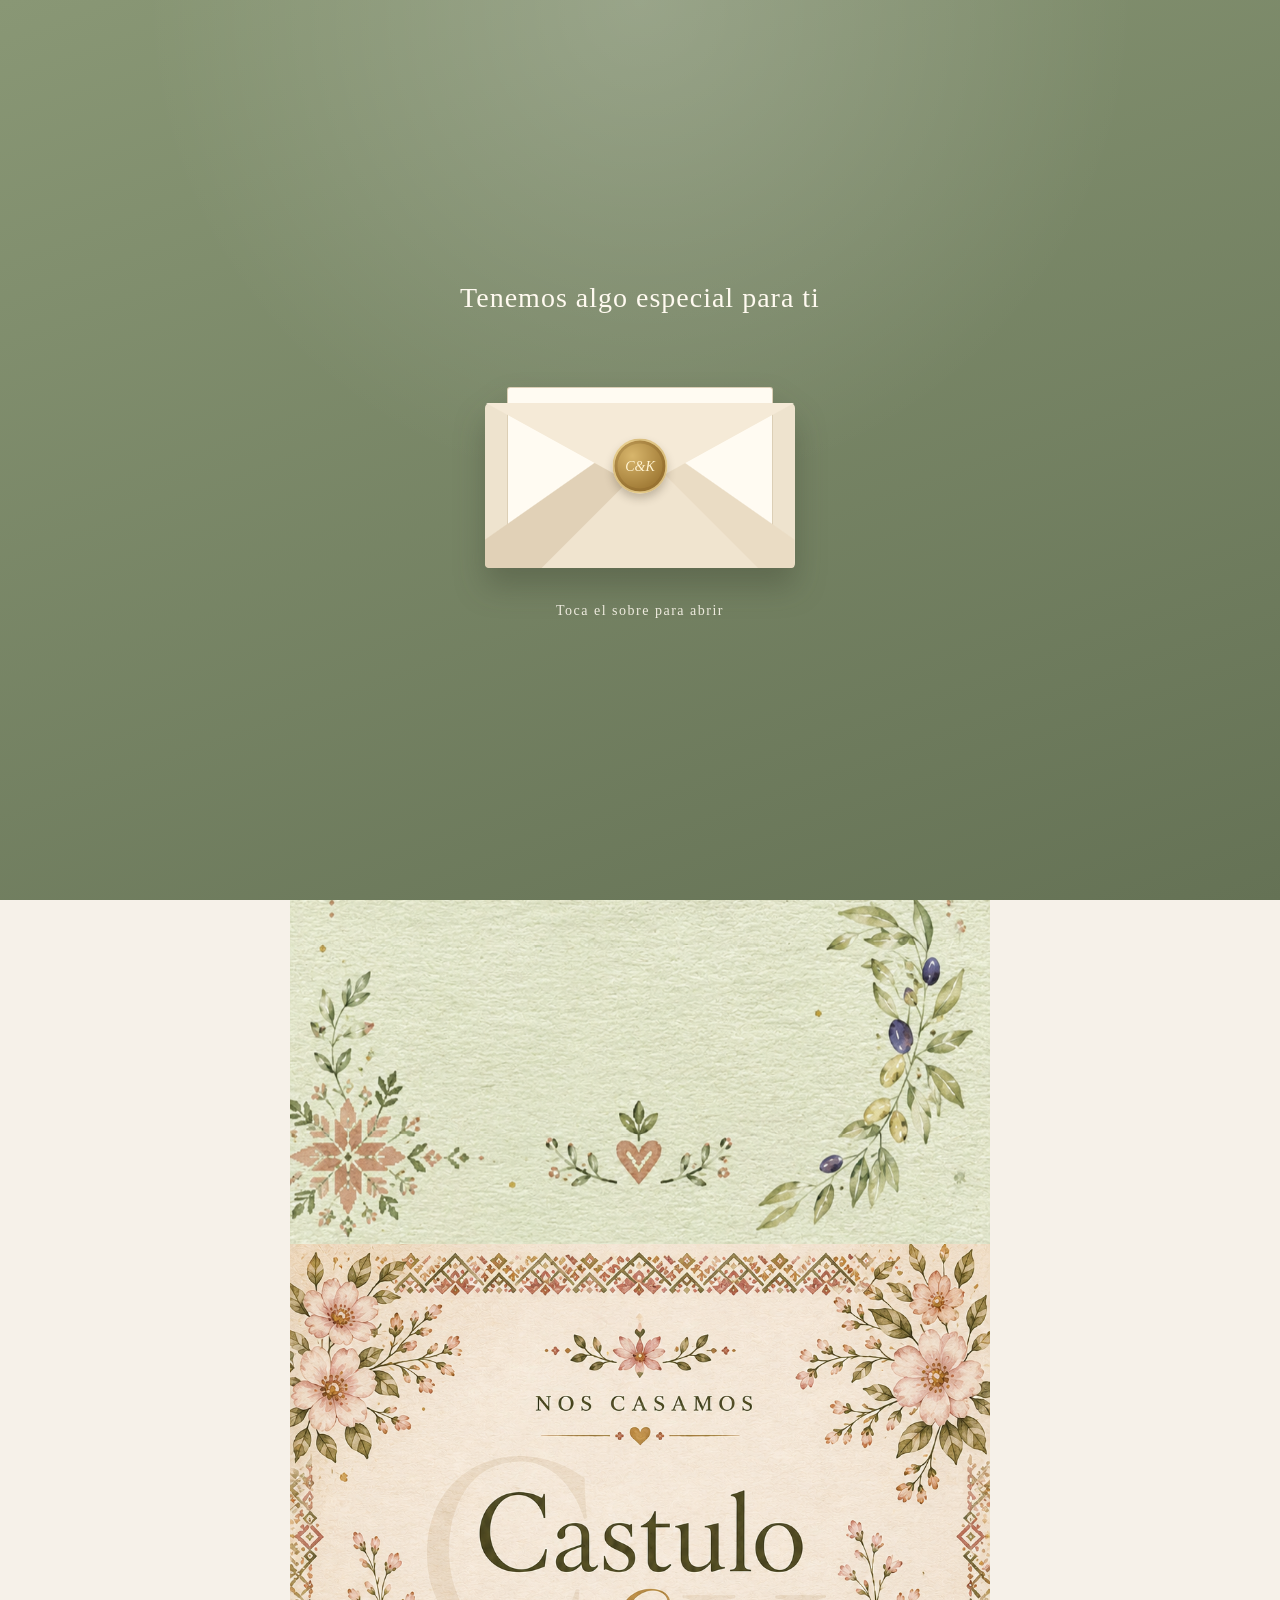
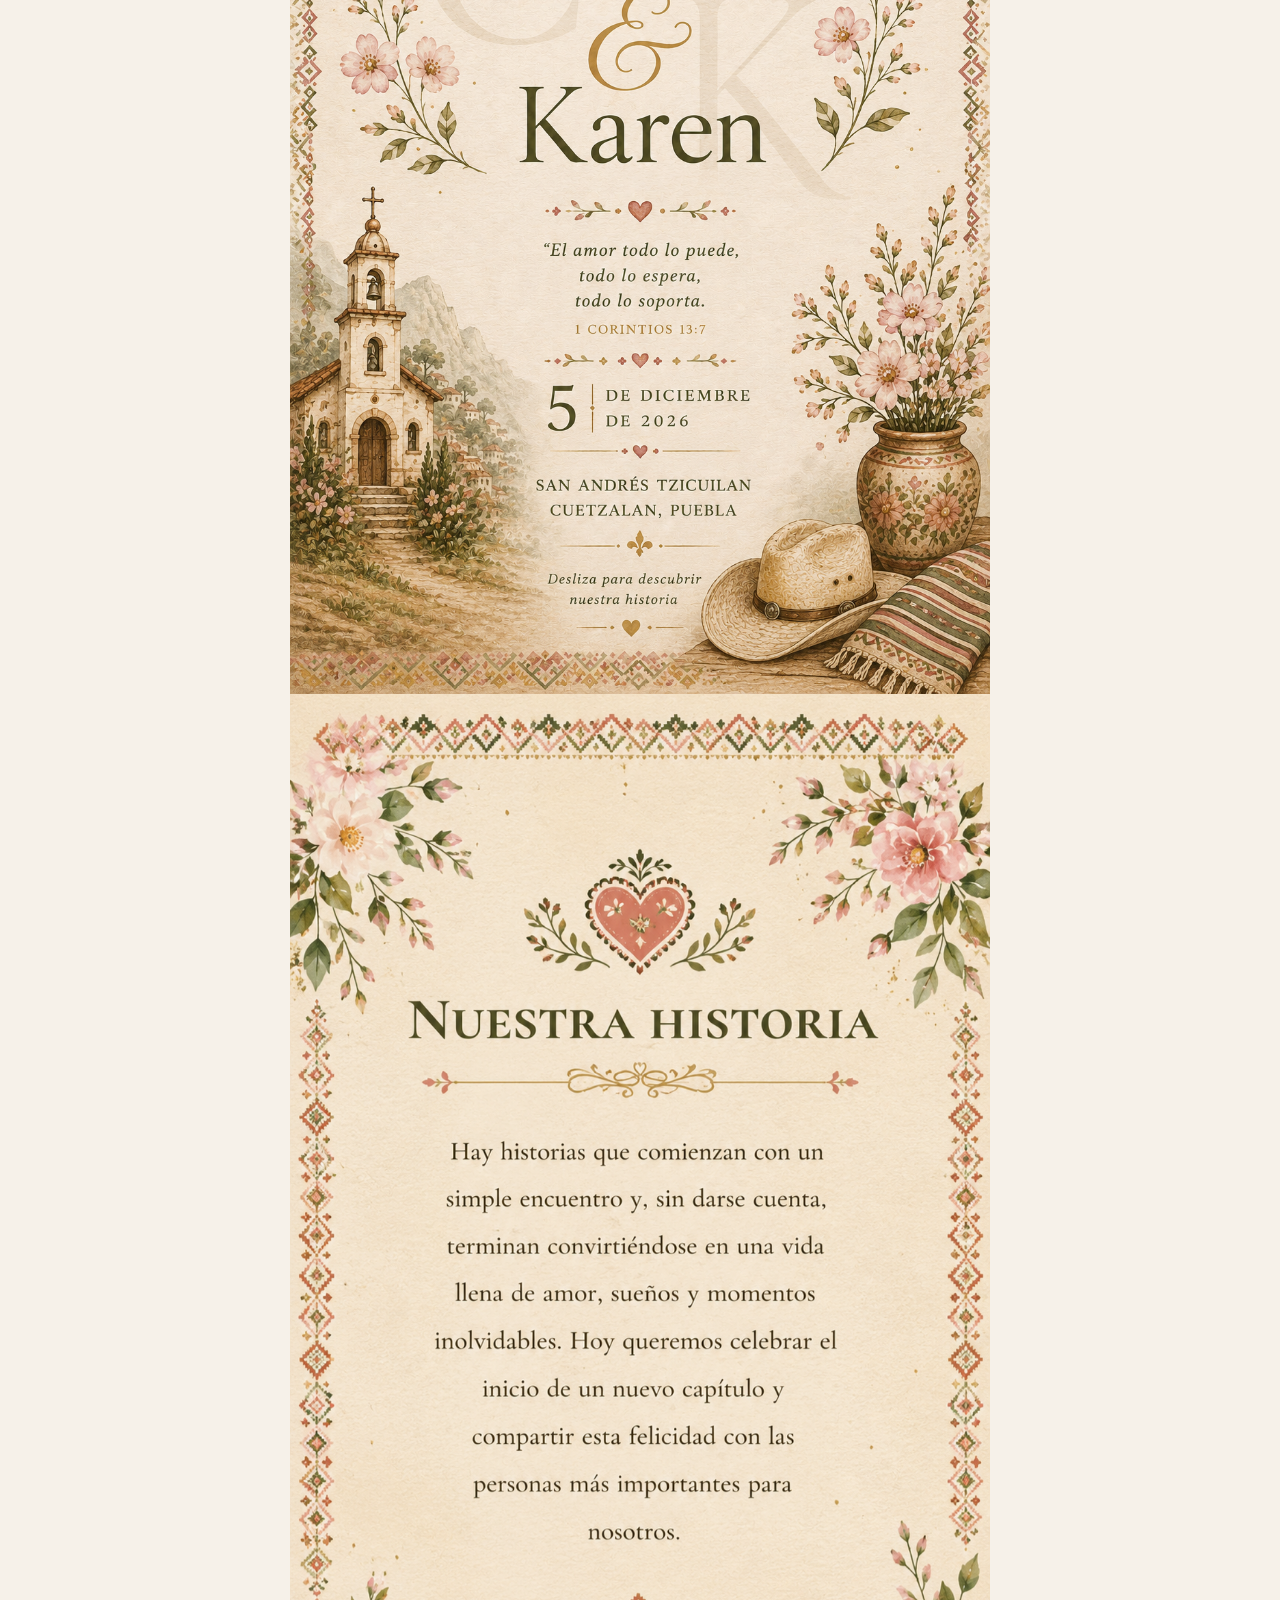
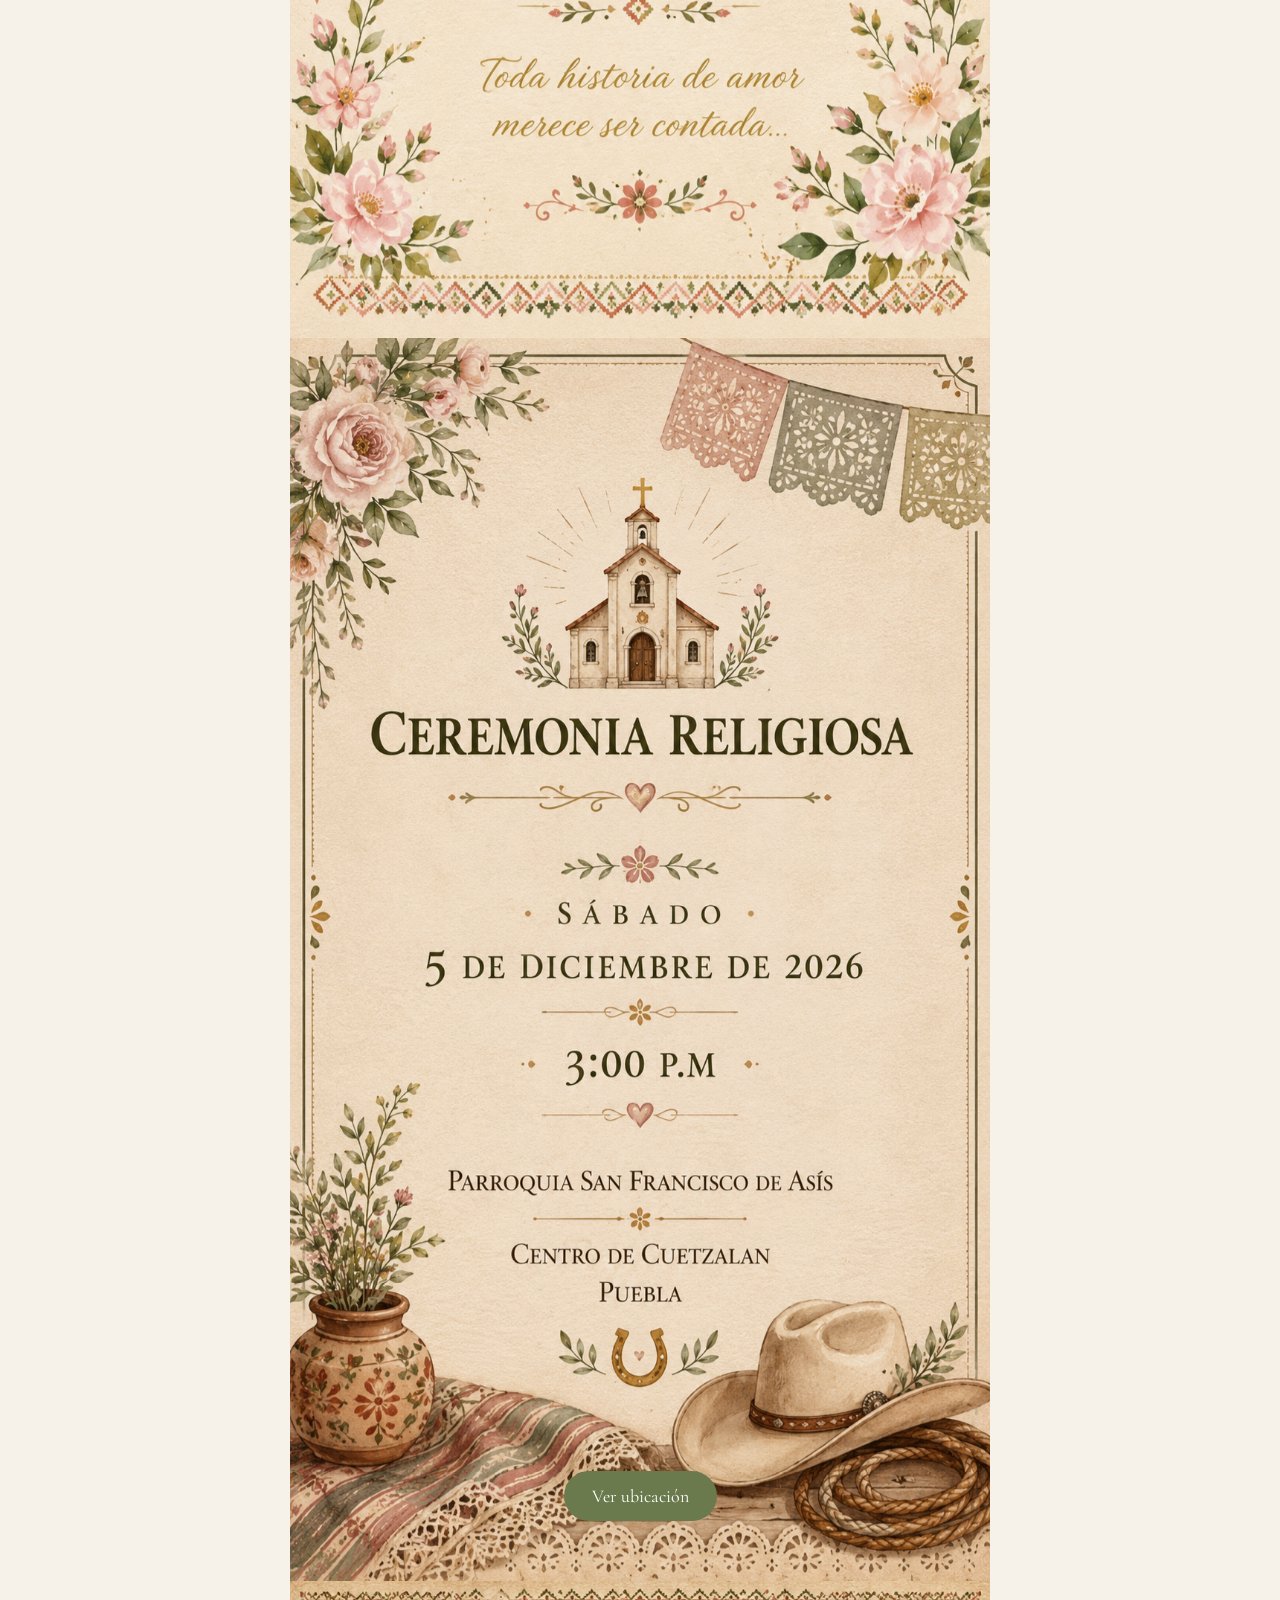
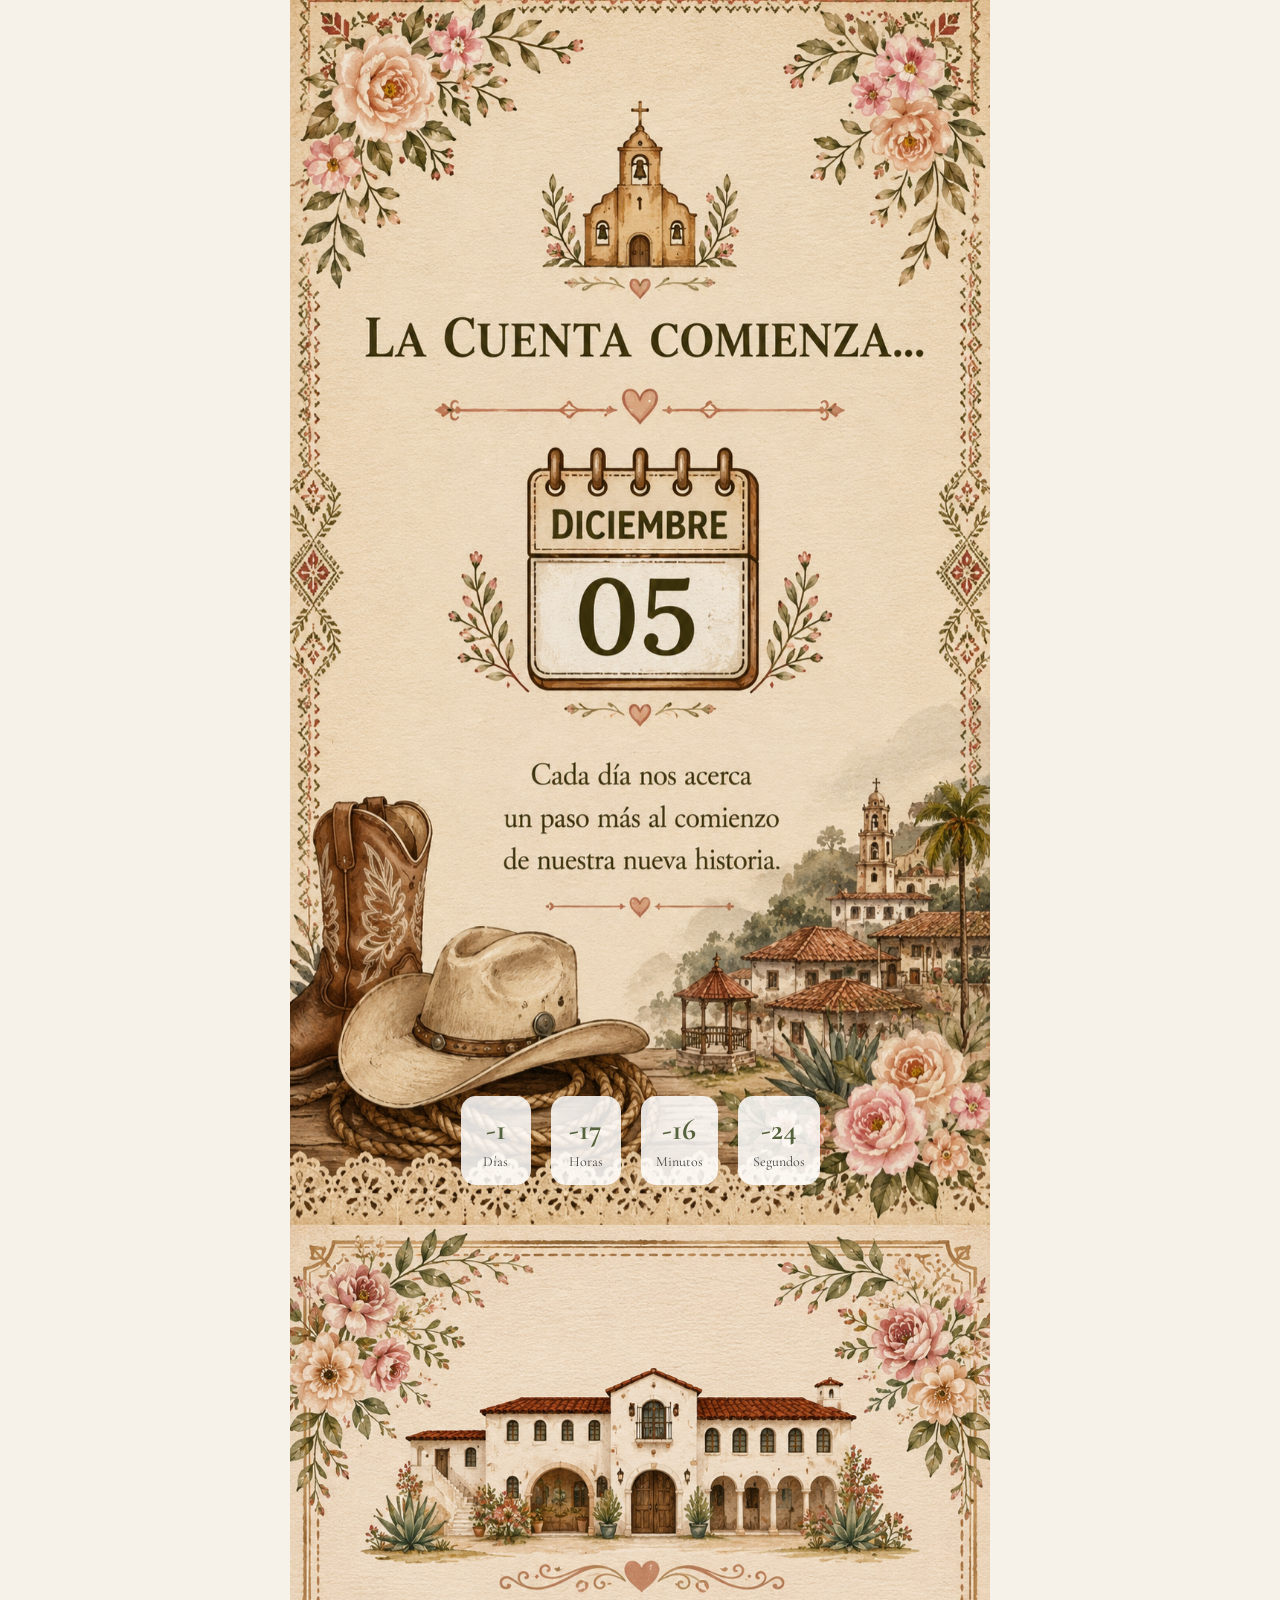
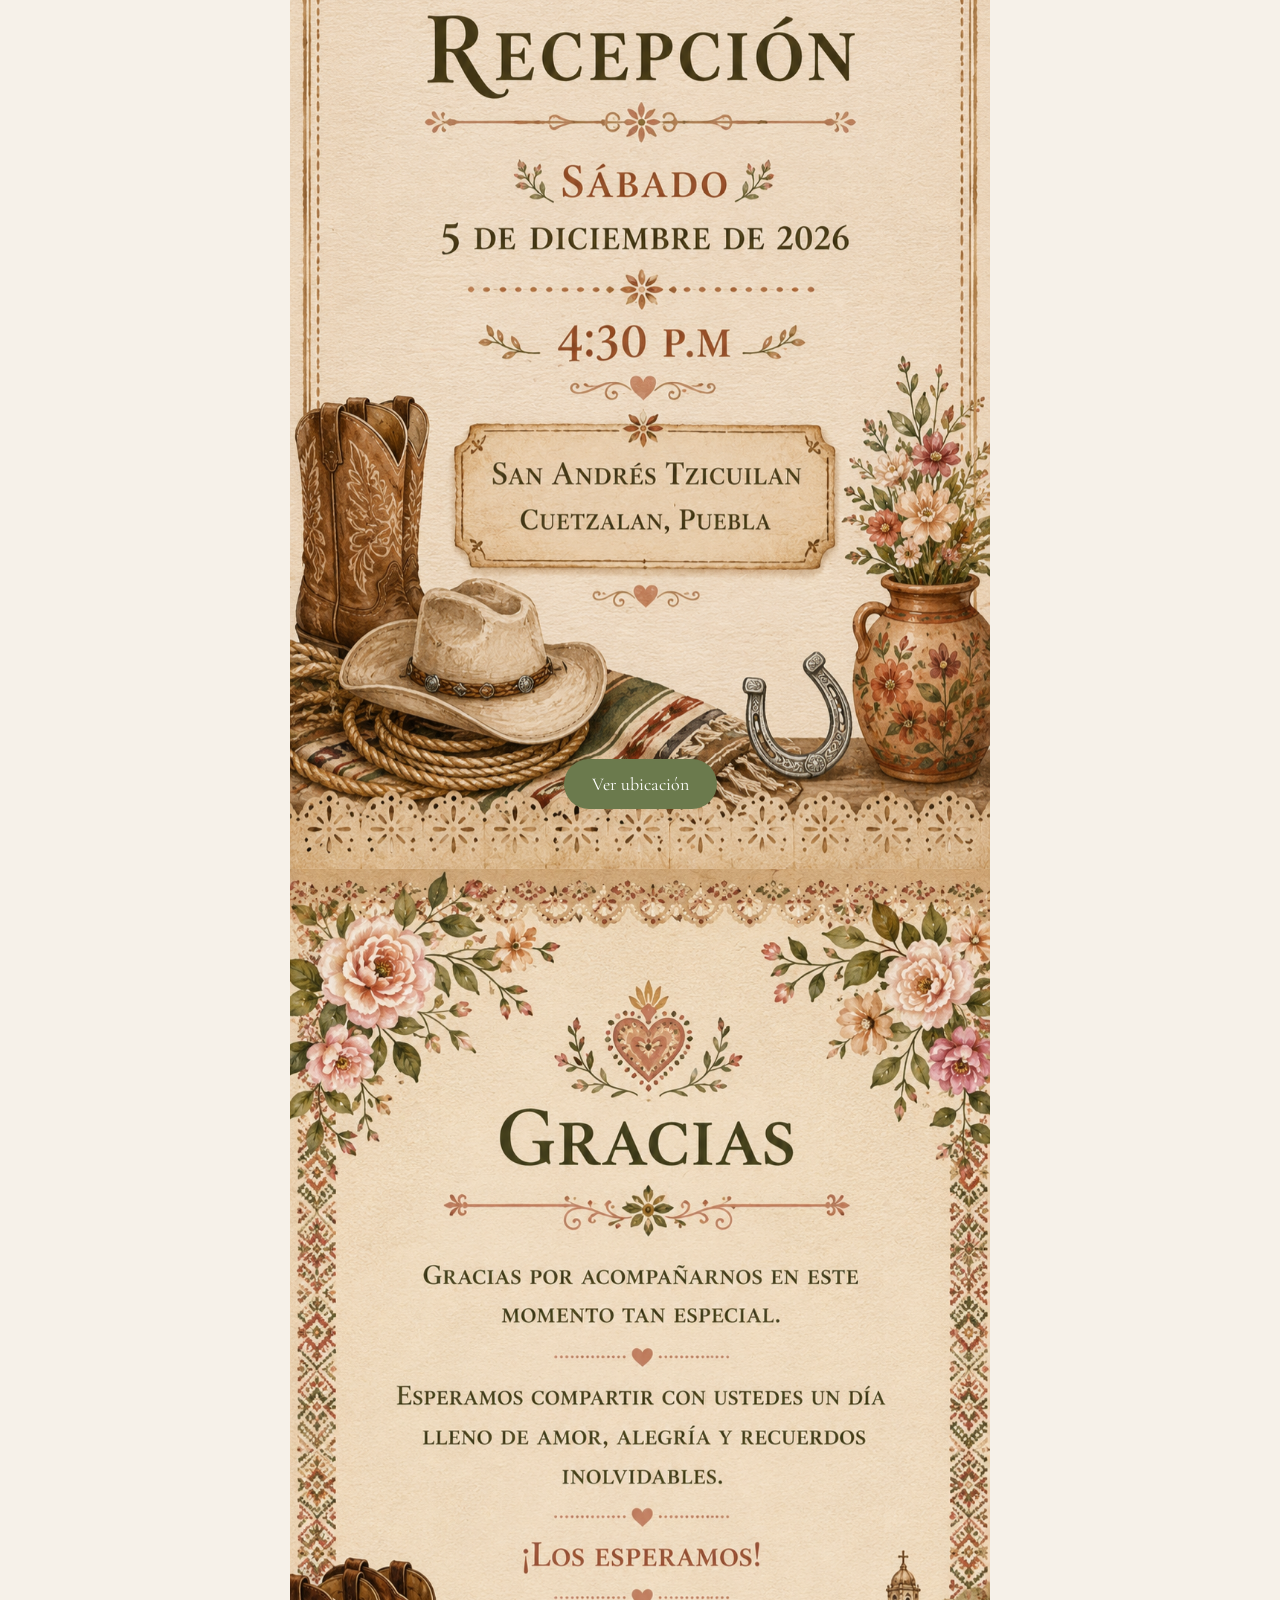
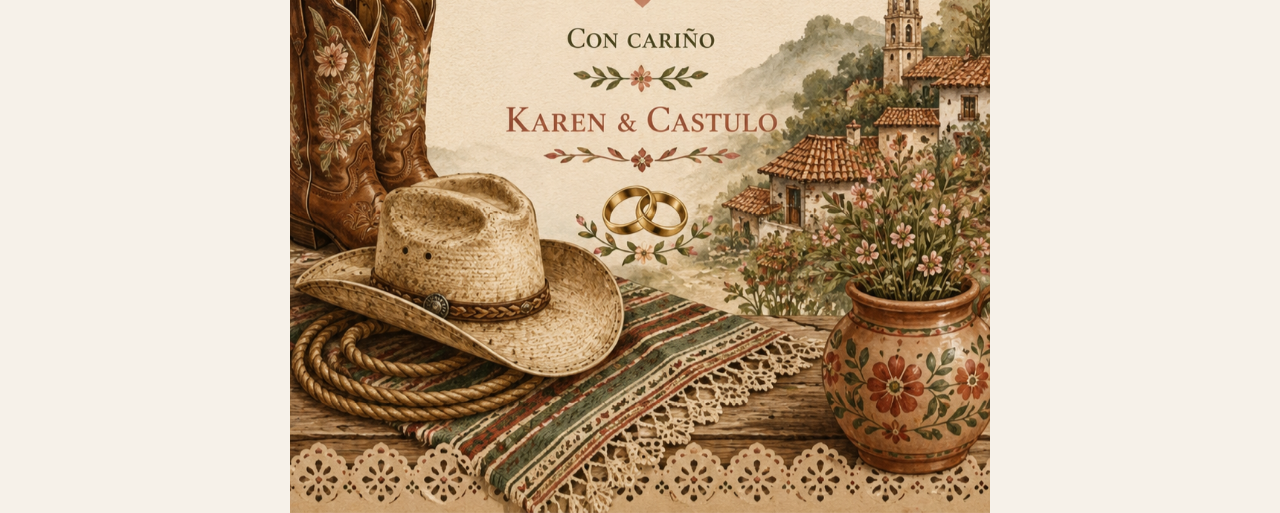
==== commit 145fcbe2: "index.html" ====
--- a/index.html
+++ b/index.html
@@ -43,12 +43,6 @@
         </div>
       </div>
     </button>
-    <a href="https://youtu.be/VMFR4S3gAqg?si=xfhUgPRDpVV1L0Tq"
-   target="_blank"
-   class="boton"
-   style="margin-top:15px; display:inline-block;">
-   🎵 Escuchar nuestra canción 
-</a>
 
     <p class="indicacion-abrir">Toca el sobre para abrir</p>
 
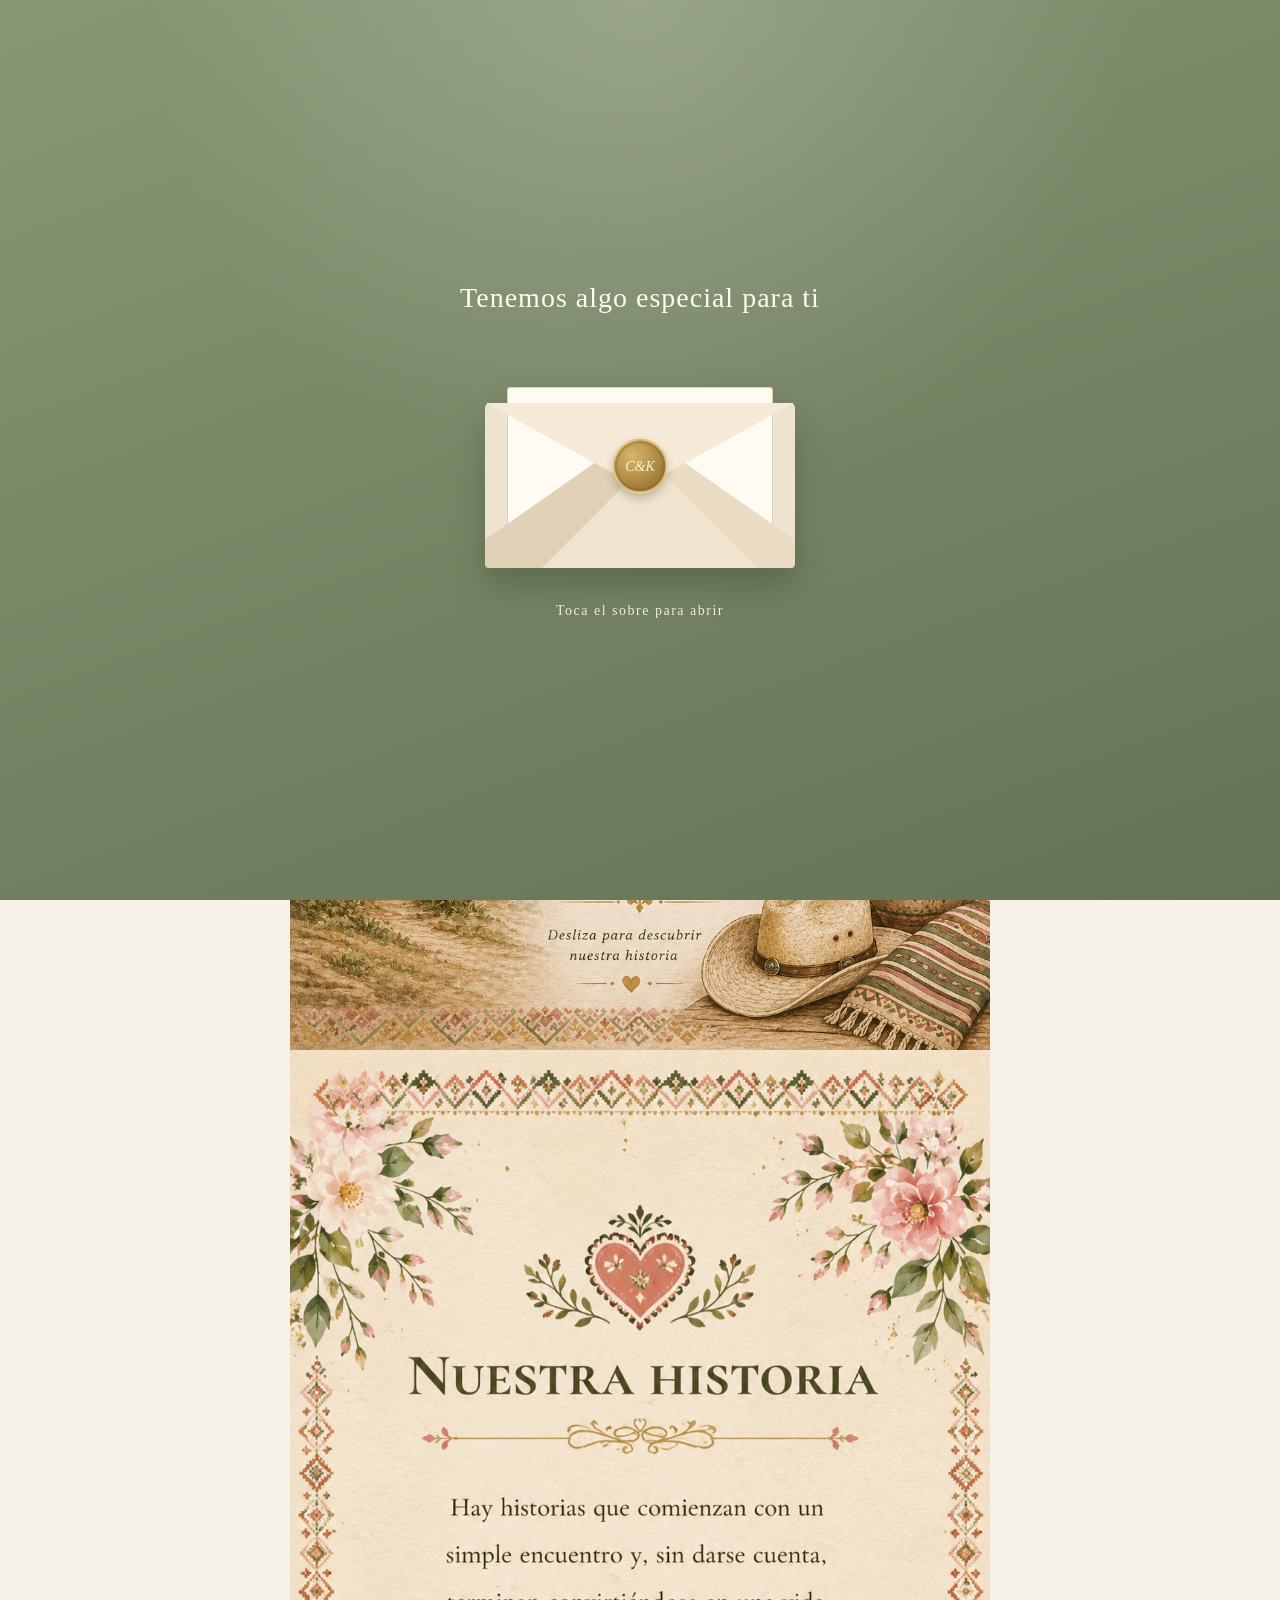
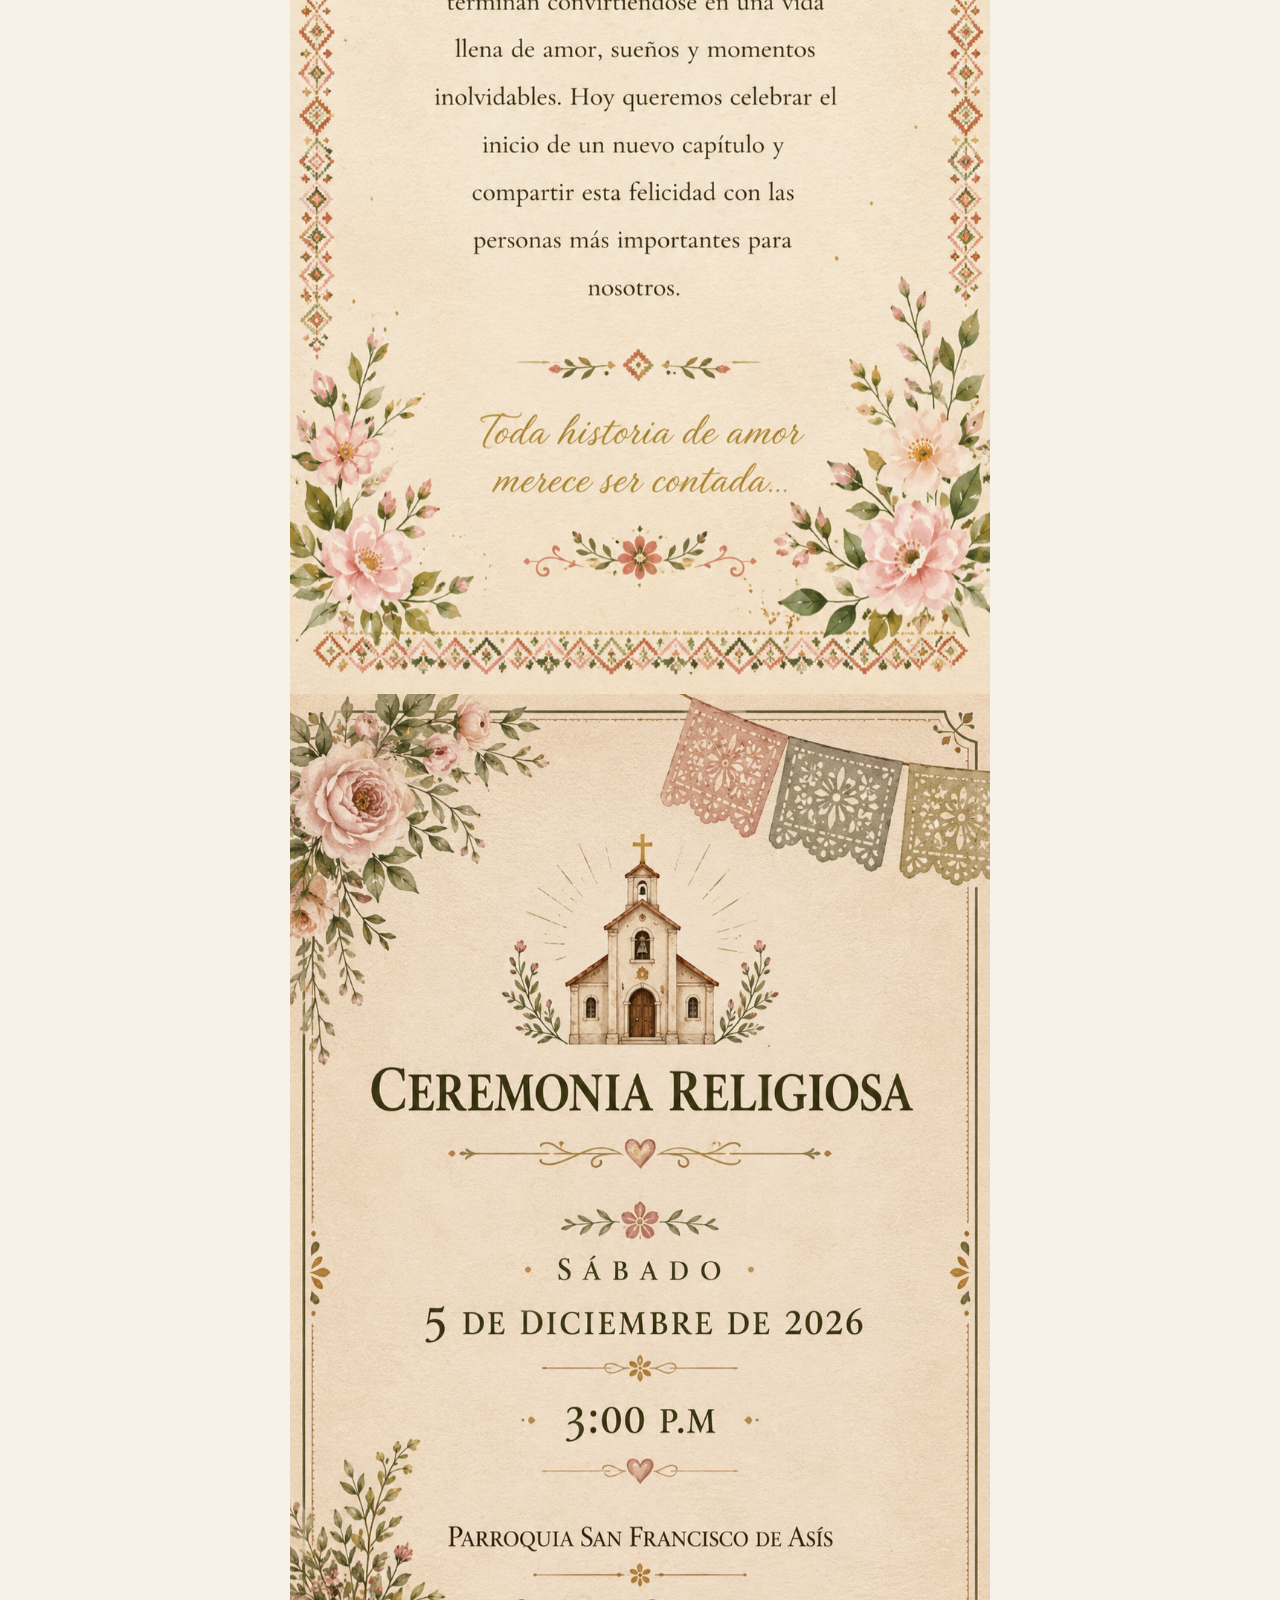
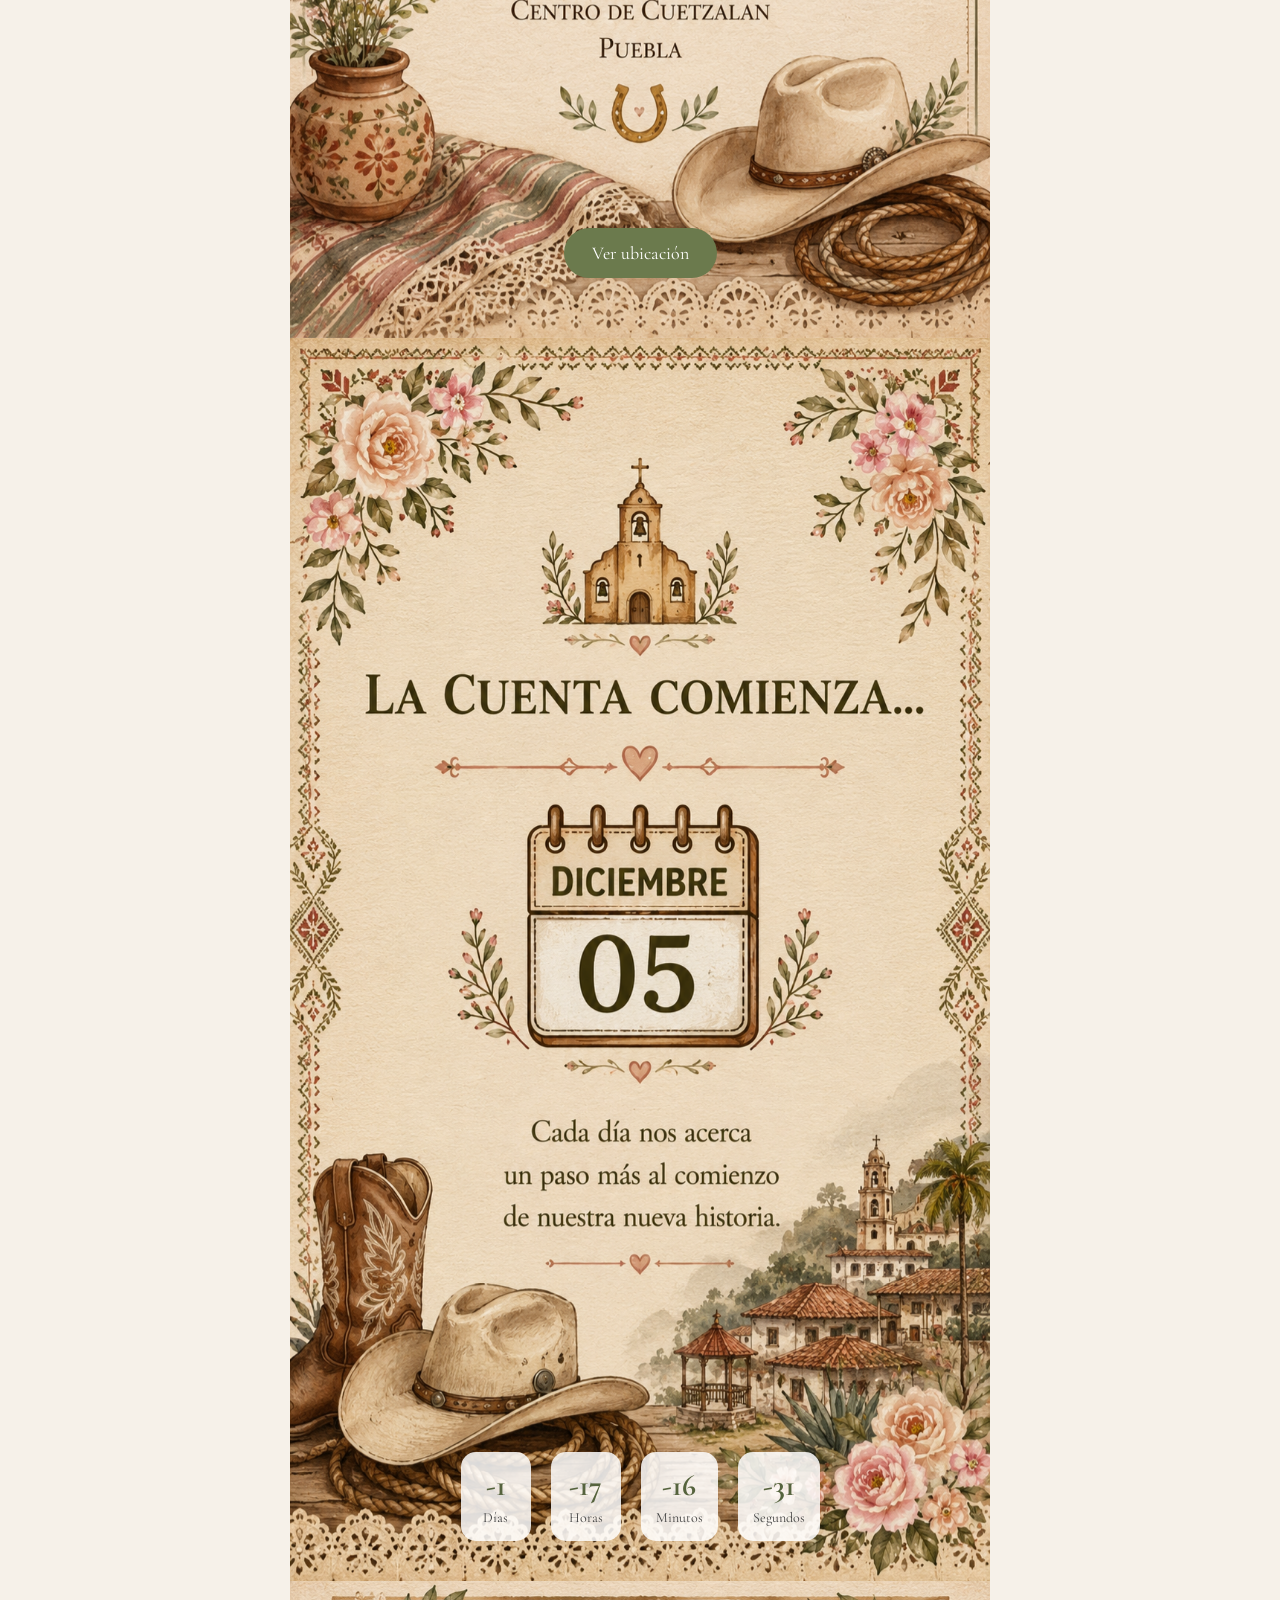
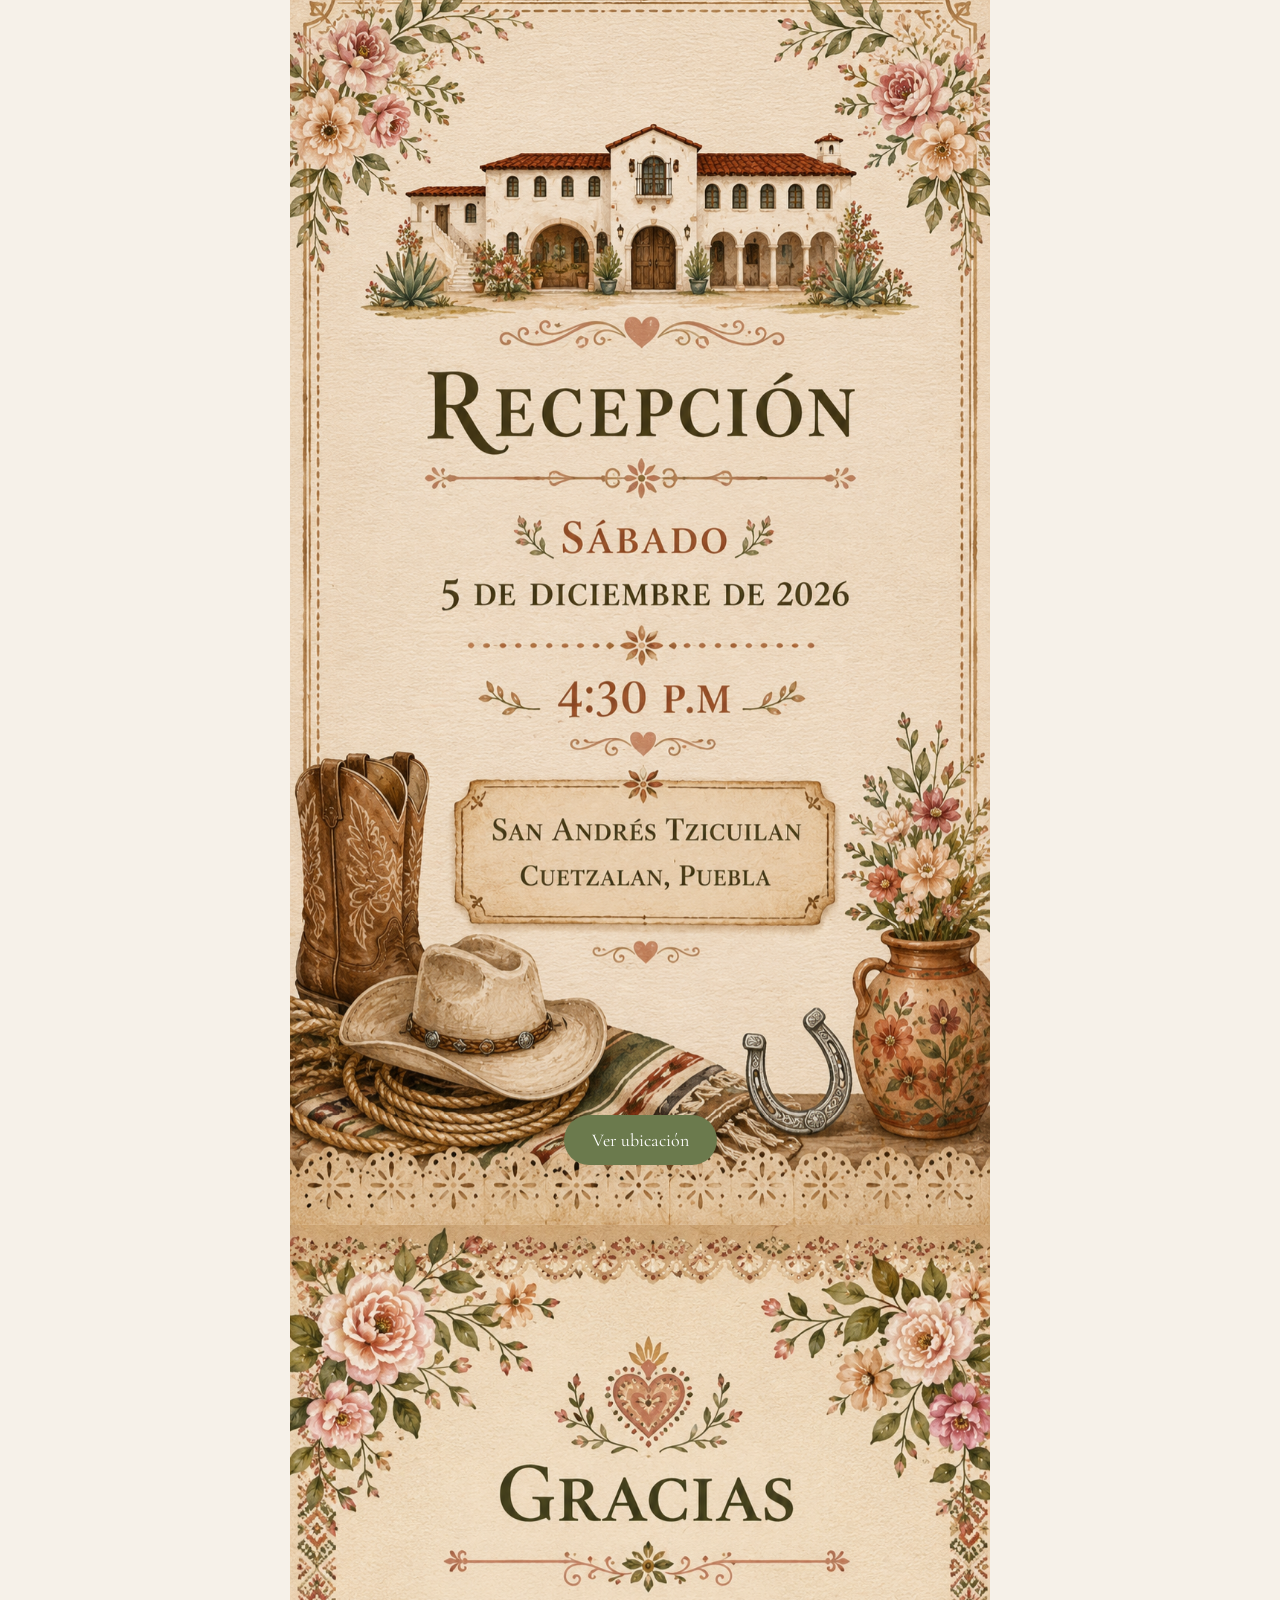
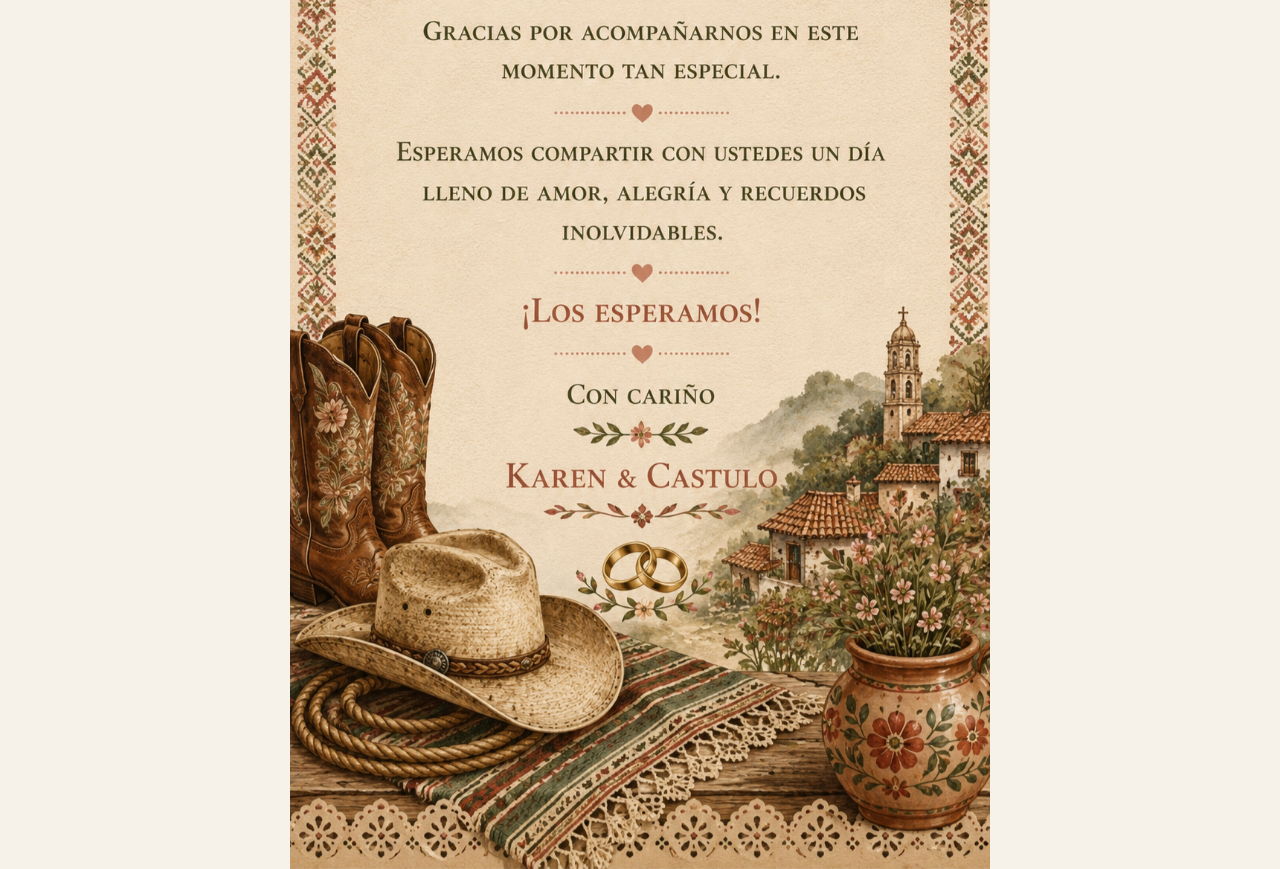
==== commit 2d61c18d: "index.html" ====
--- a/index.html
+++ b/index.html
@@ -50,9 +50,7 @@
 </div>
 <div id="contenedor">
 
-<section class="pantalla" id="pantalla1">
-<img src="57B13EB5-E7AF-44A3-B7E3-025623188DF8.png" class="imagen revelar">
-</section>
+
 
 <section class="pantalla" id="pantalla2">
 <img src="FAE4980C-D4A3-4E87-A1B9-19E7529064C2.png" class="imagen revelar">
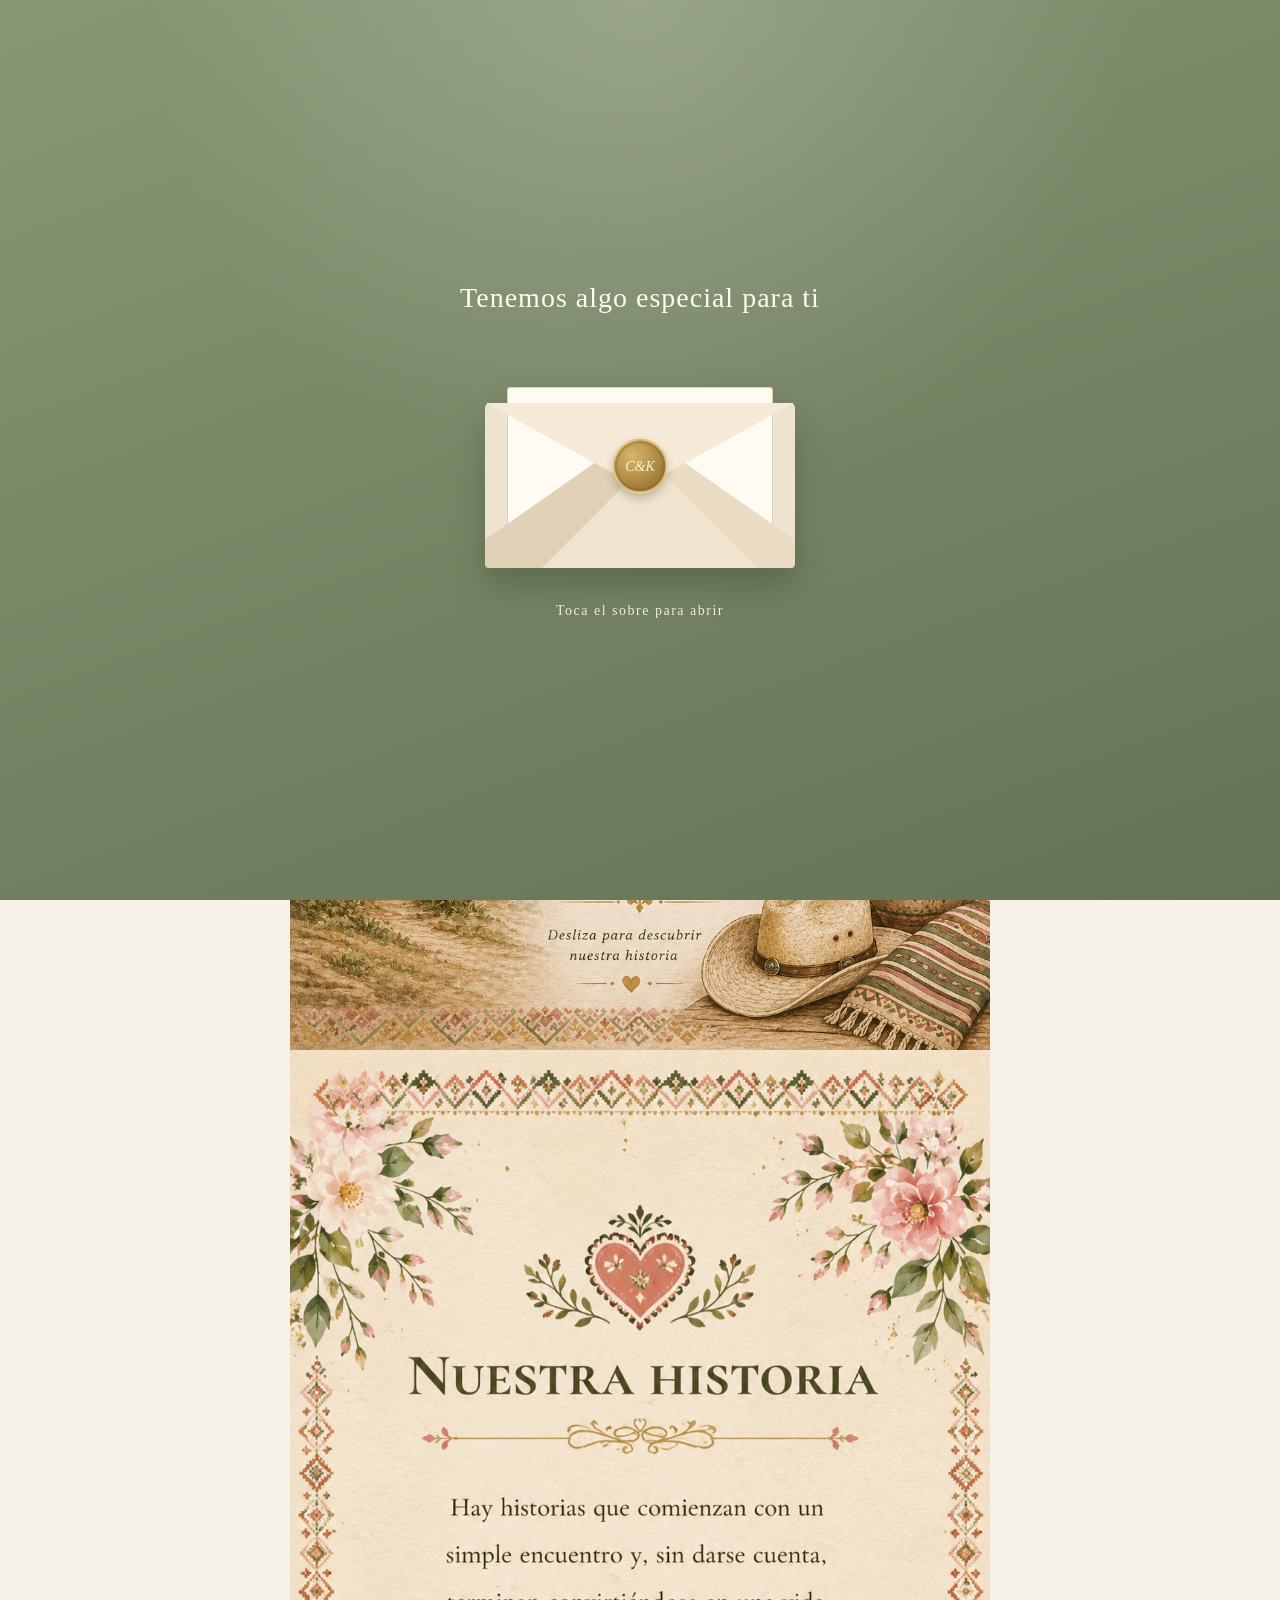
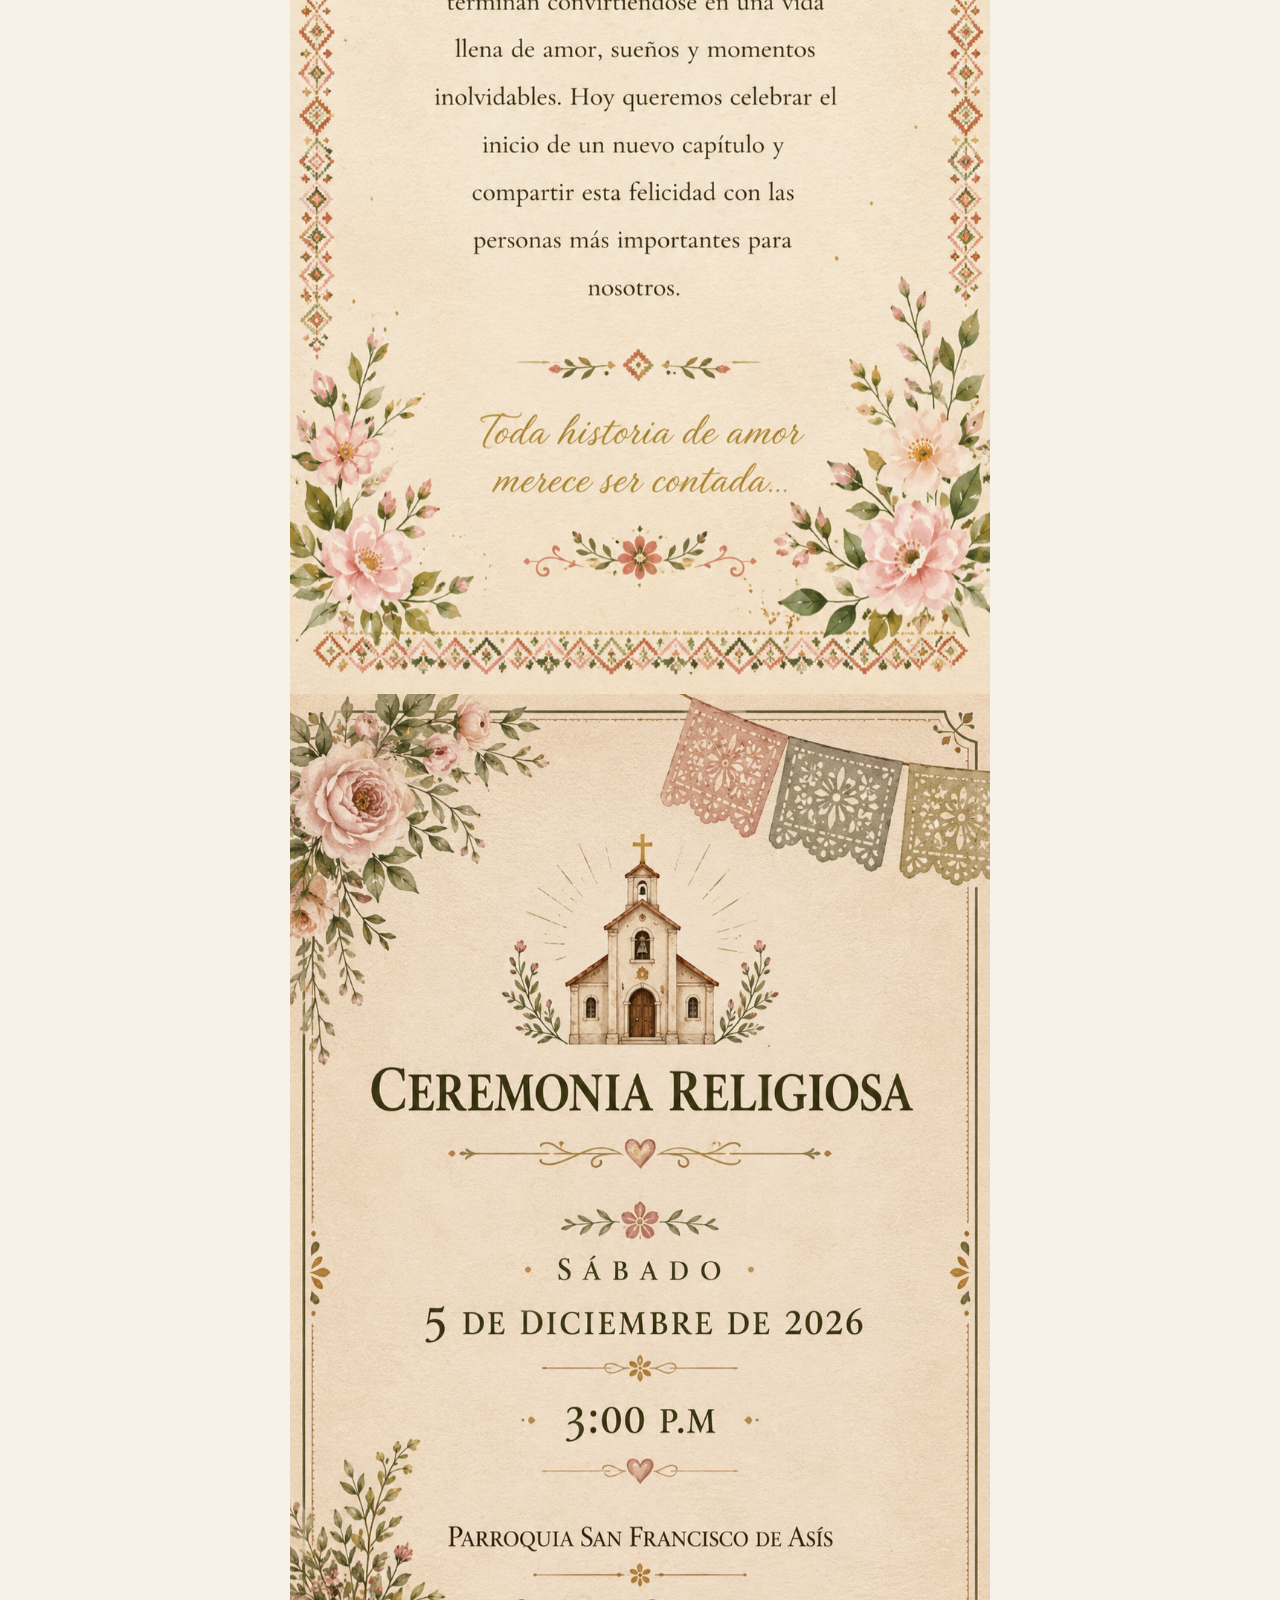
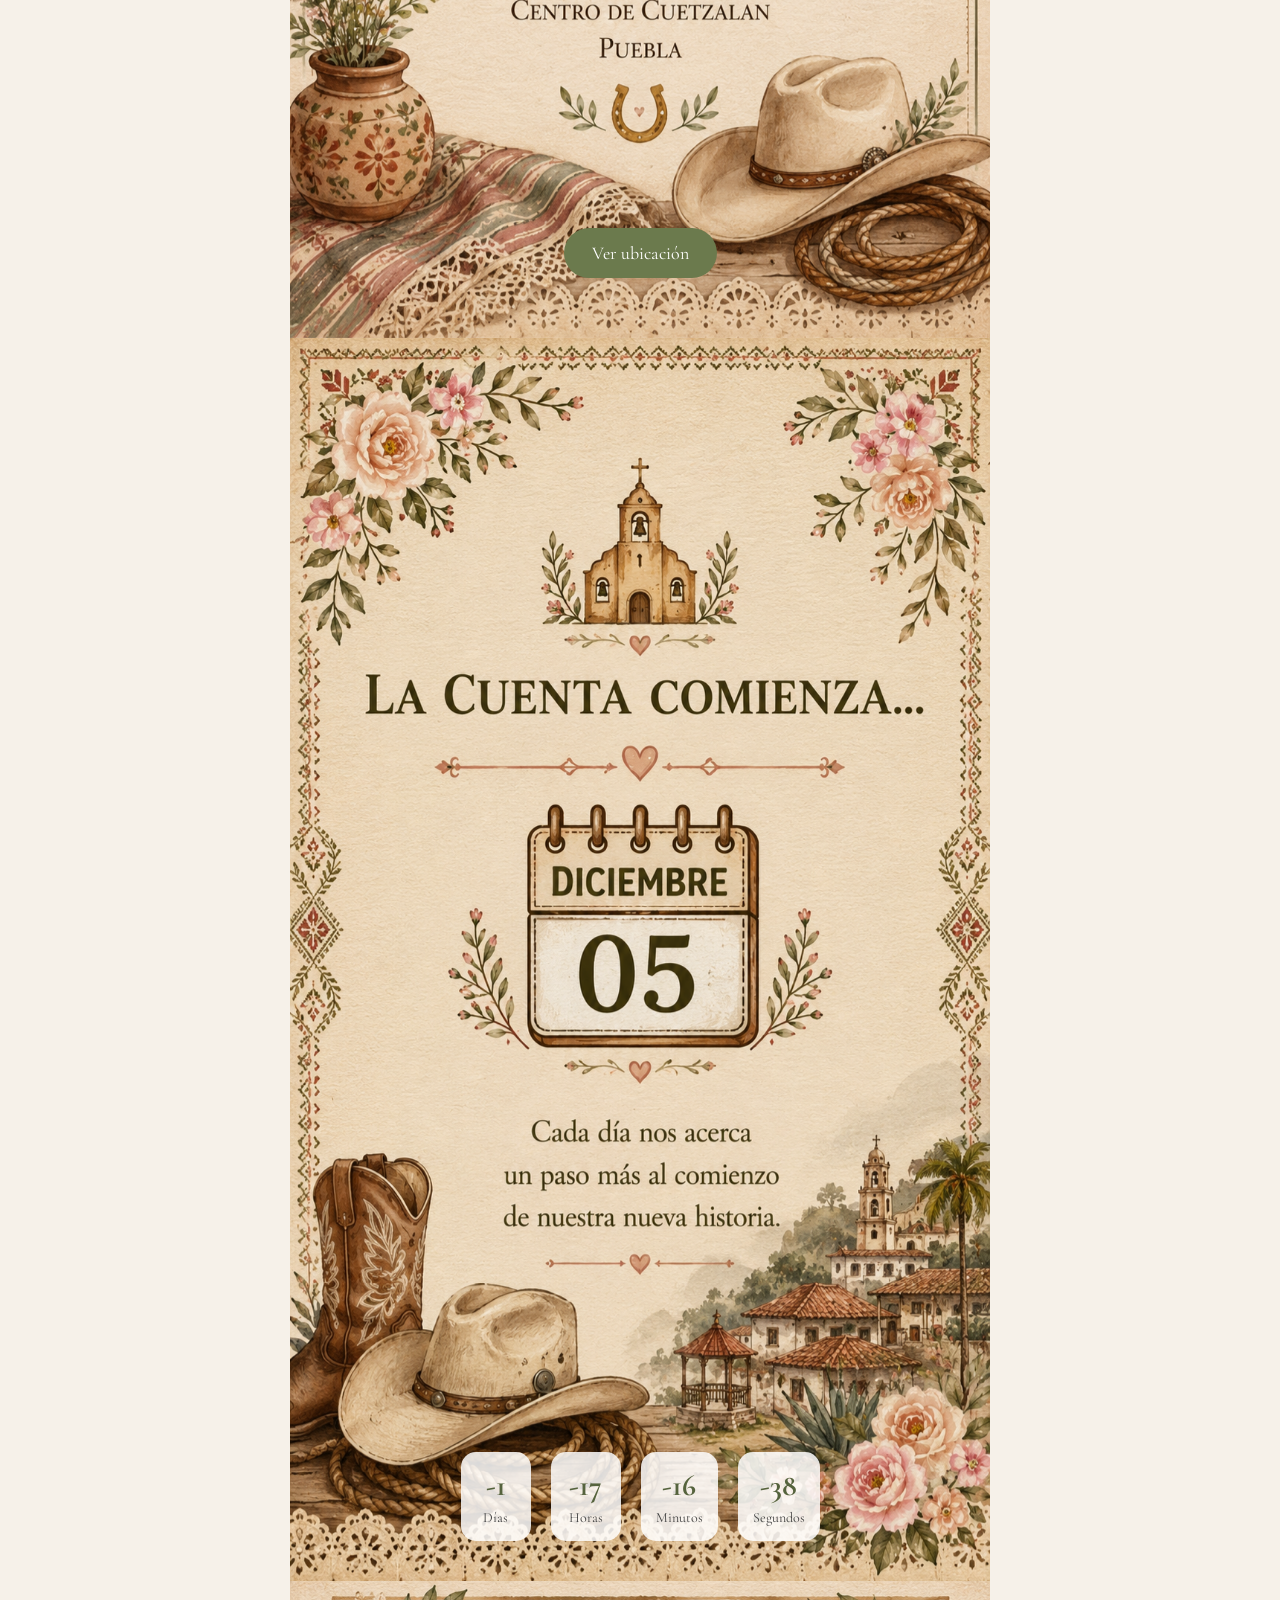
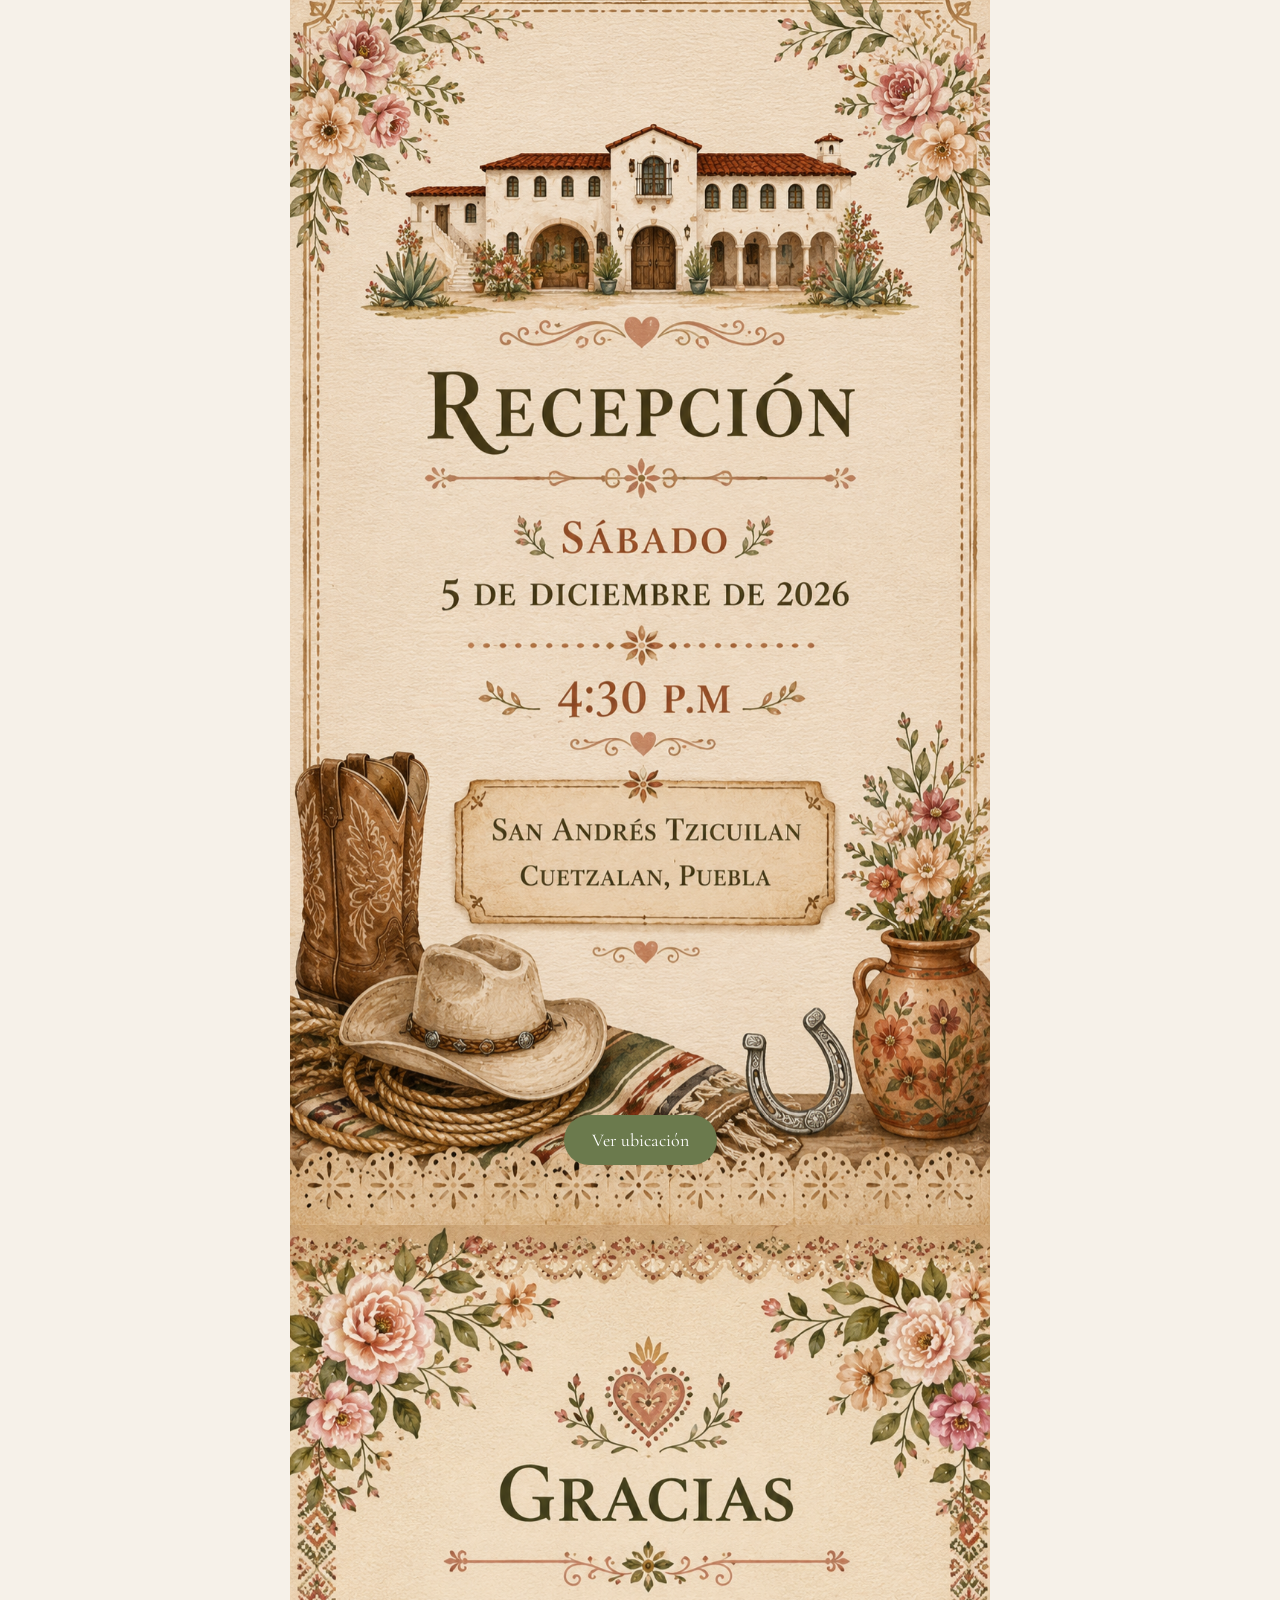
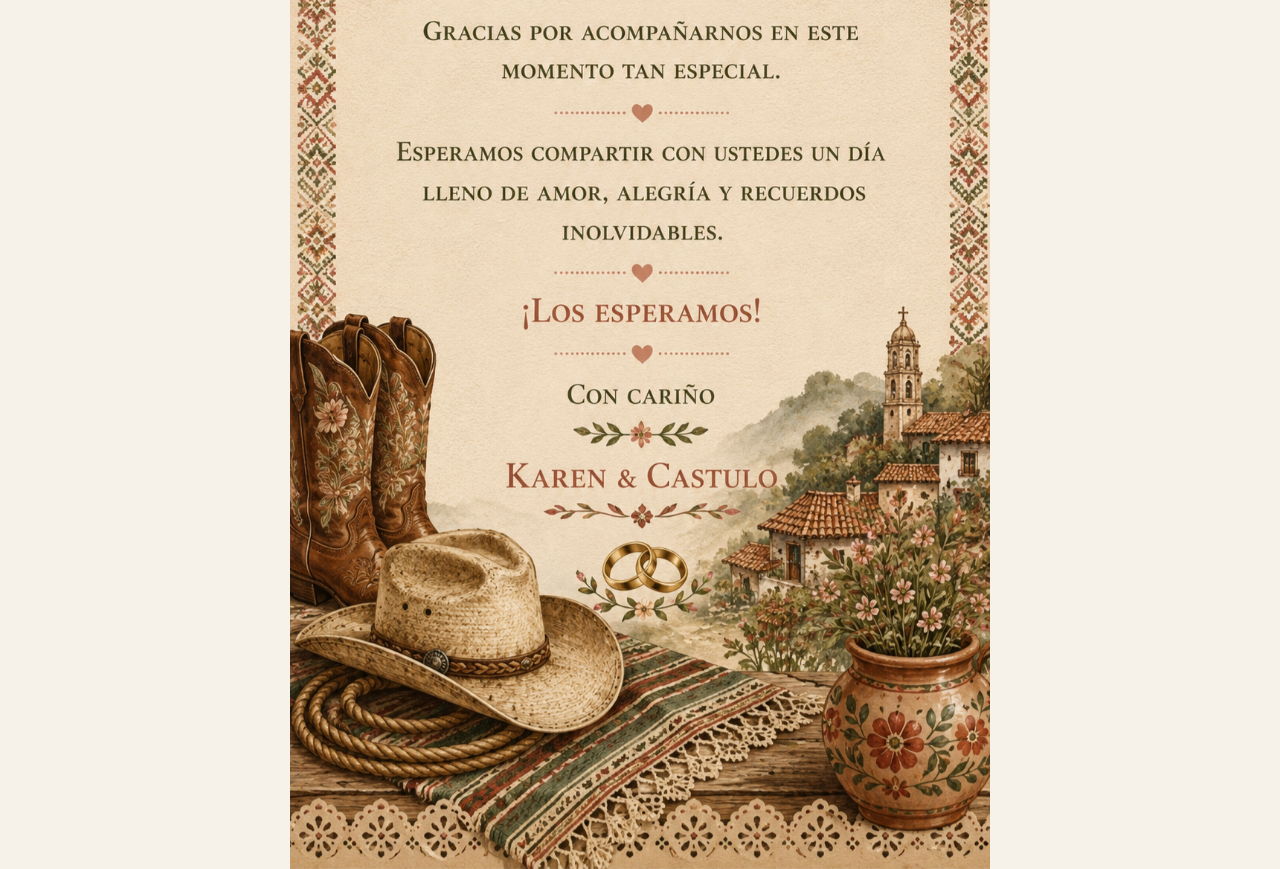
==== commit 661c0e56: "index.html" ====
--- a/index.html
+++ b/index.html
@@ -136,7 +136,7 @@
 
 
 <audio id="musica" loop>
-    <source src="musica .mp3" type="audio/mpeg">
+    <source src="musica.mp3" type="audio/mpeg">
     Tu navegador no soporta audio.
 </audio>
 <script src="script.js"></script>
--- a/style.css
+++ b/style.css
@@ -21,7 +21,7 @@
 .pantalla{
 position:relative;
 width:100%;
-min-height:100vh;
+
 display:flex;
 justify-content:center;
 align-items:center;
